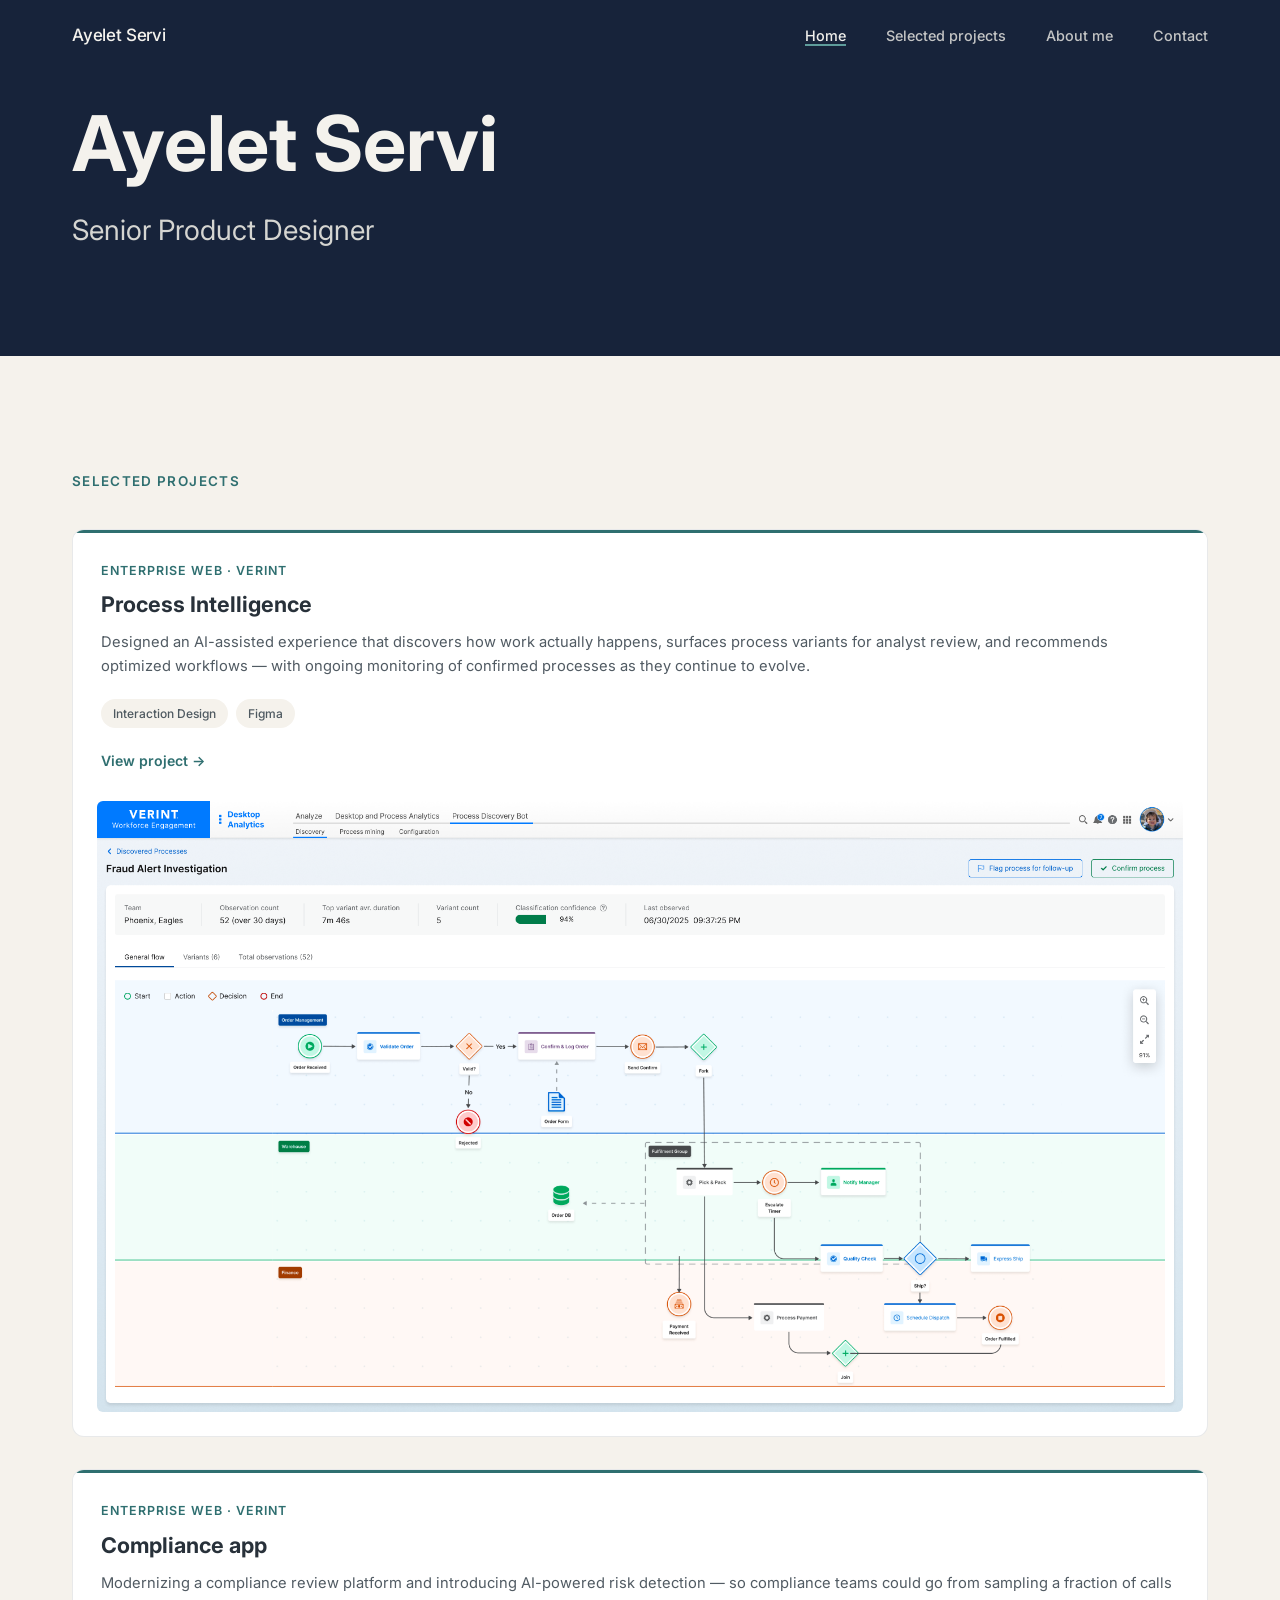
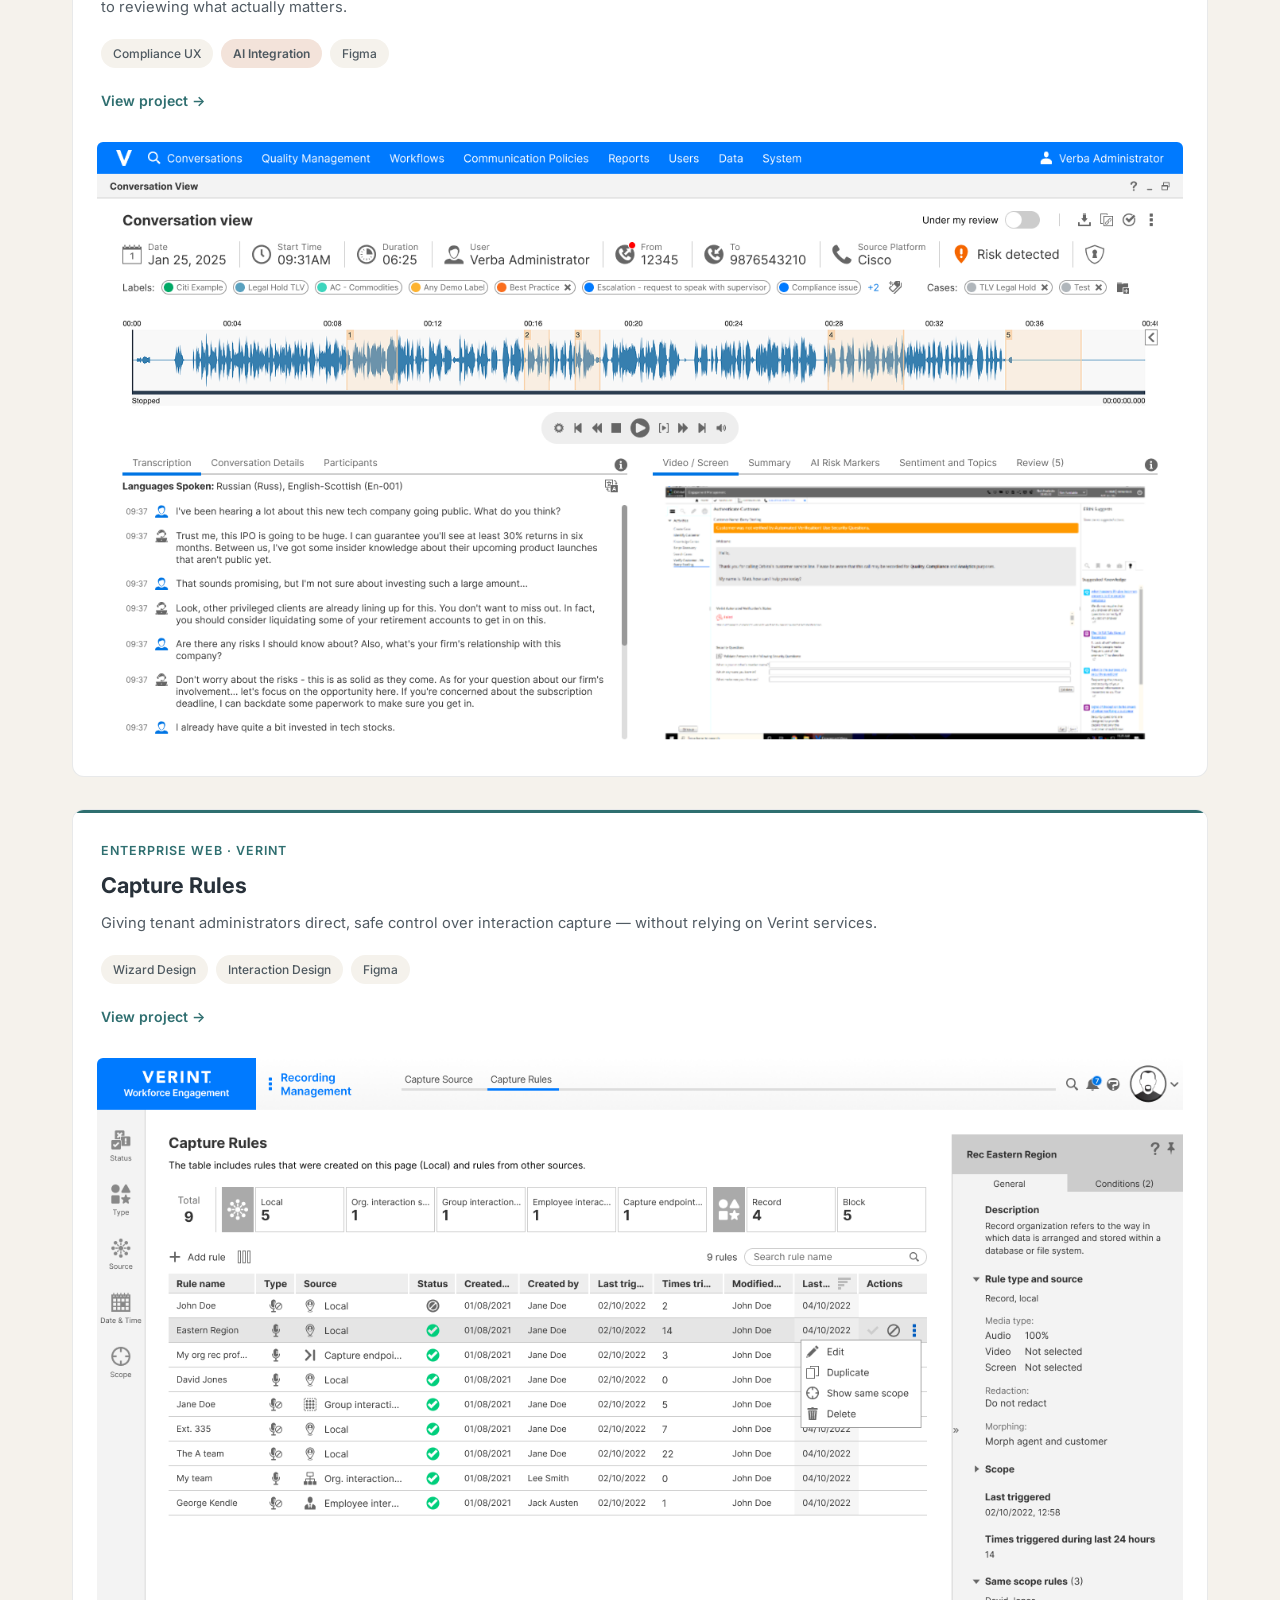
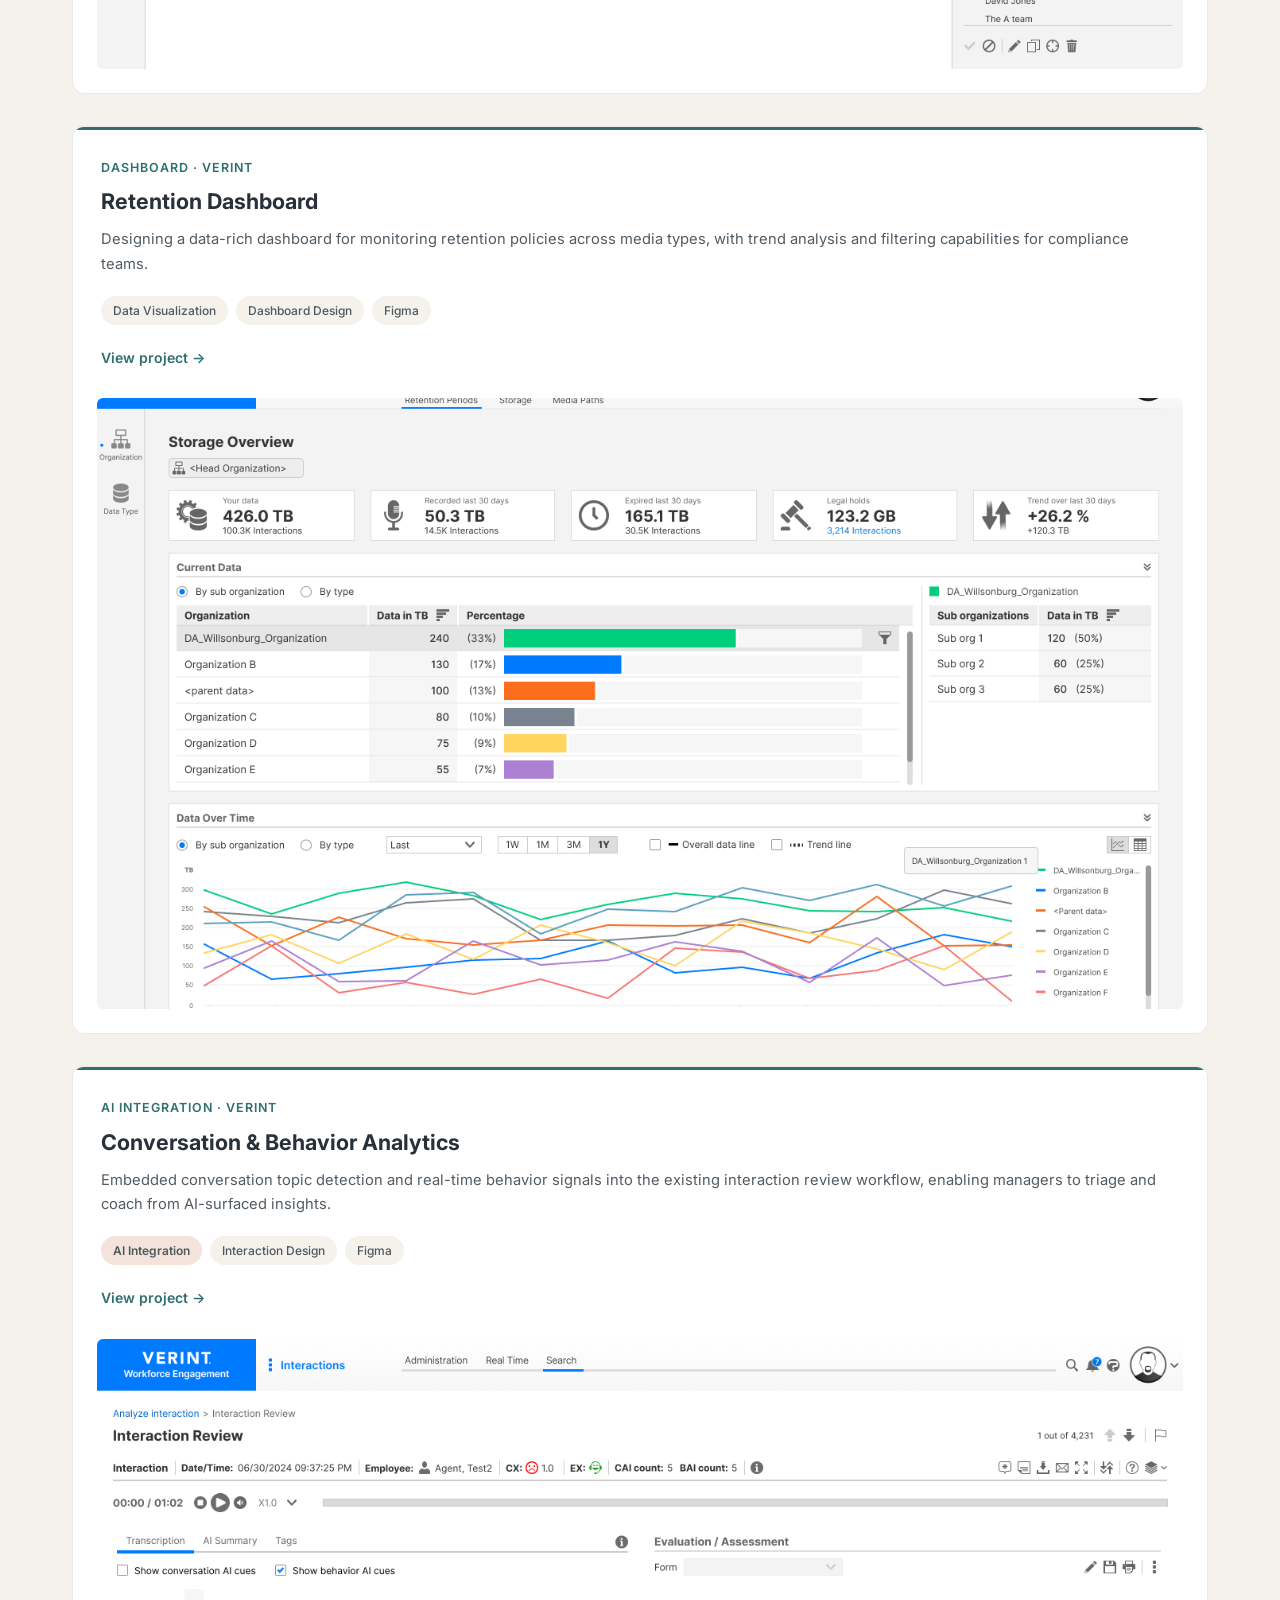
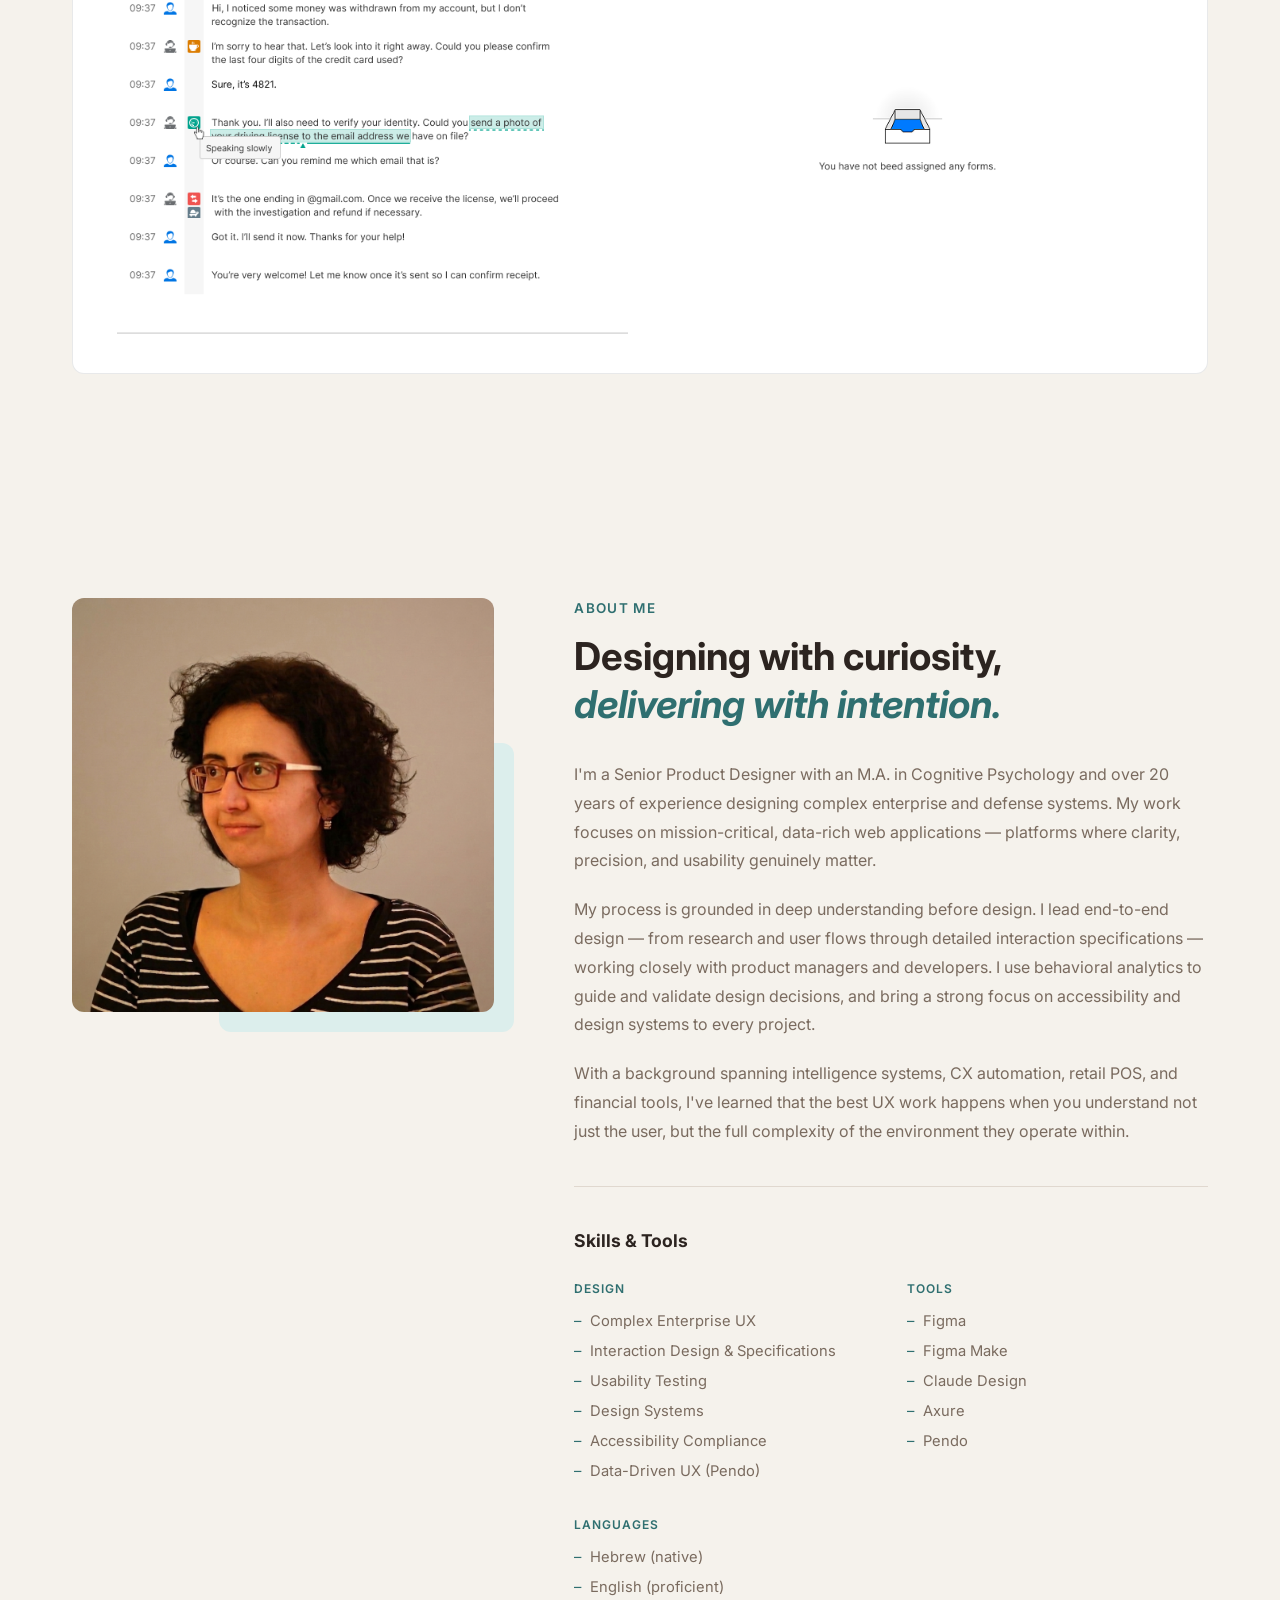
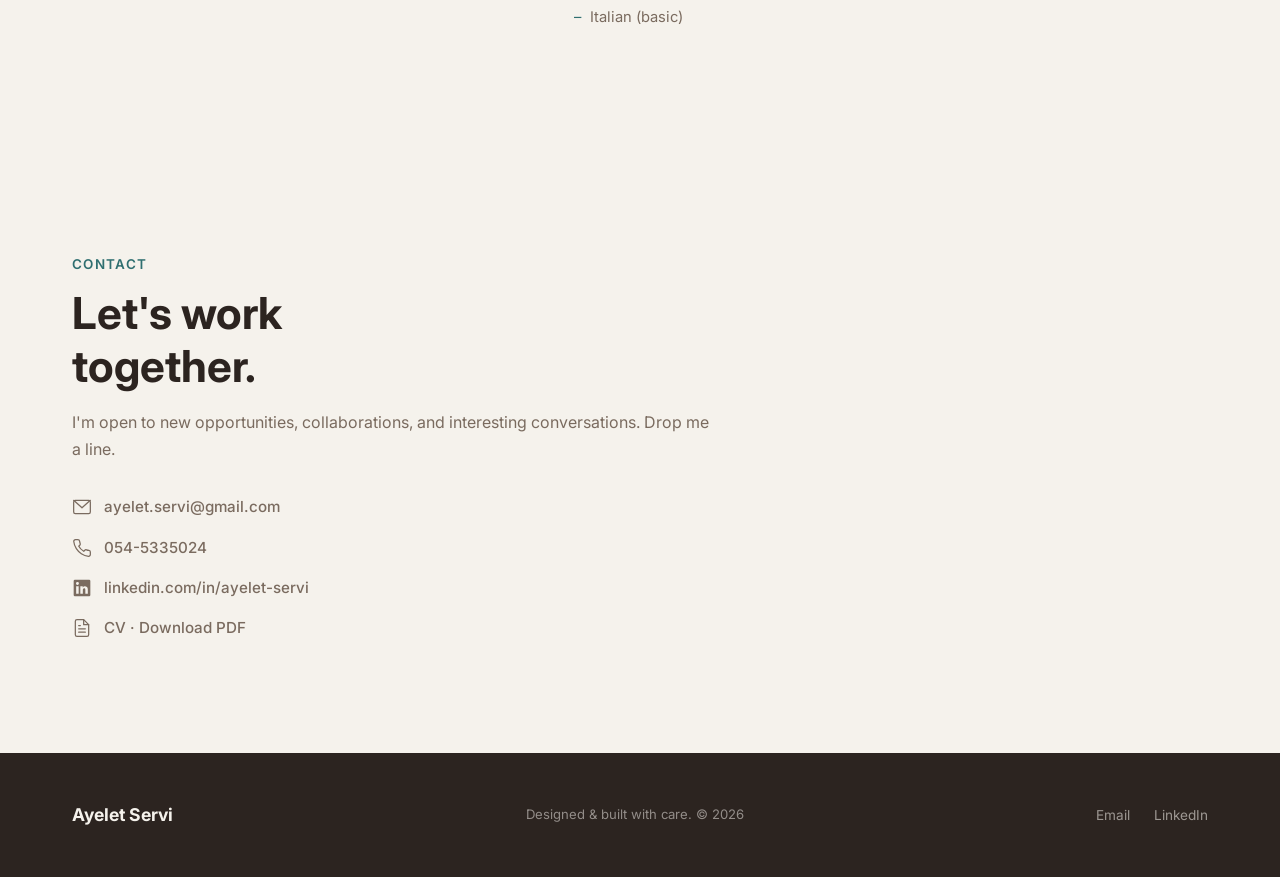
==== docs/index.html @ c1c13f6d "Tune homepage details: tools list, labels, chip and logo styling Update the About section's tools li" ====
<!DOCTYPE html>
<html lang="en">
<head>
  <meta charset="UTF-8" />
  <meta name="viewport" content="width=device-width, initial-scale=1.0" />
  <meta name="description" content="Ayelet Servi — Senior Product Designer crafting thoughtful, human-centered digital experiences." />
  <title>Ayelet Servi — Senior Product Designer</title>
  <link rel="icon" type="image/svg+xml" href="data:image/svg+xml,%3Csvg xmlns='http://www.w3.org/2000/svg' viewBox='0 0 32 32'%3E%3Crect width='32' height='32' rx='8' fill='%231F6F6B'/%3E%3Ctext x='16' y='22' font-family='Arial, sans-serif' font-size='15' font-weight='700' fill='%23F9F6F1' text-anchor='middle'%3EAS%3C/text%3E%3C/svg%3E" />
  <meta property="og:type" content="website" />
  <meta property="og:site_name" content="Ayelet Servi" />
  <meta property="og:title" content="Ayelet Servi — Senior Product Designer" />
  <meta property="og:description" content="Senior Product Designer crafting thoughtful, human-centered digital experiences." />
  <meta property="og:image" content="images/ayelet.servi.jpg" />
  <meta name="twitter:card" content="summary_large_image" />
  <link rel="preconnect" href="https://fonts.googleapis.com" />
  <link rel="preconnect" href="https://fonts.gstatic.com" crossorigin />
  <link href="https://fonts.googleapis.com/css2?family=Inter:wght@300;400;500;600&display=swap" rel="stylesheet" />
  <link rel="stylesheet" href="css/style.css" />
</head>
<body>

  <a href="#main" class="skip-link">Skip to main content</a>

  <!-- NAVIGATION -->
  <header class="site-header" id="site-header">
    <nav class="nav-container" aria-label="Main navigation">
      <a href="index.html" class="nav-logo">Ayelet Servi</a>
      <button class="nav-toggle" aria-label="Toggle navigation menu" aria-expanded="false" aria-controls="nav-menu">
        <span class="hamburger-line"></span>
        <span class="hamburger-line"></span>
        <span class="hamburger-line"></span>
      </button>
      <ul class="nav-links" id="nav-menu" role="list">
        <li><a href="#hero" class="nav-link">Home</a></li>
        <li><a href="#work" class="nav-link">Selected projects</a></li>
        <li><a href="#about" class="nav-link">About me</a></li>
        <li><a href="#contact" class="nav-link">Contact</a></li>
      </ul>
    </nav>
  </header>

  <main id="main">

    <!-- HERO -->
    <section class="hero" id="hero" aria-labelledby="hero-name">
      <div class="hero-text">
        <h1 class="hero-name fade-in-up" id="hero-name">
          Ayelet Servi
        </h1>
        <p class="hero-tagline fade-in-up fade-in-up-delay-1">
          Senior Product Designer
        </p>
      </div>
    </section>

    <!-- WORK -->
    <section class="section section--alt" id="work" aria-label="Selected Projects">
      <div class="container">
        <div class="section-header reveal">
          <span class="section-label">Selected Projects</span>
        </div>
        <div class="projects-grid">

          <!-- Project 1: Process Intelligence -->
          <article class="project-card reveal">
            <a href="projects/process-discovery.html" class="project-card__link" aria-label="View project: Process Intelligence">
              <div class="project-card__image-wrap">
                <img
                  src="images/Process%20discovery/Discovered%20tasks%20-%20General%20flow.png"
                  alt="Process Intelligence — general flow diagram"
                  class="project-card__image"
                  width="800"
                  height="500"
                  loading="lazy"
                />
              </div>
              <div class="project-card__body">
                <span class="project-card__category">Enterprise Web · Verint</span>
                <h3 class="project-card__title">Process Intelligence</h3>
                <p class="project-card__description">Designed an AI-assisted experience that discovers how work actually happens, surfaces process variants for analyst review, and recommends optimized workflows — with ongoing monitoring of confirmed processes as they continue to evolve.</p>
                <div class="project-card__meta">
                  <span class="tag">Interaction Design</span>
                  <span class="tag">Figma</span>
                </div>
                <span class="project-card__cta" aria-hidden="true">View project →</span>
              </div>
            </a>
          </article>

          <!-- Project 2: Compliance app -->
          <article class="project-card reveal">
            <a href="projects/compliance-app.html" class="project-card__link" aria-label="View project: Compliance app">
              <div class="project-card__image-wrap">
                <img
                  src="images/VFC/Converstaion%20view.png"
                  alt="Compliance app — Conversation view"
                  class="project-card__image"
                  width="1200"
                  height="550"
                  loading="lazy"
                />
              </div>
              <div class="project-card__body">
                <span class="project-card__category">Enterprise Web · Verint</span>
                <h3 class="project-card__title">Compliance app</h3>
                <p class="project-card__description">Modernizing a compliance review platform and introducing AI-powered risk detection — so compliance teams could go from sampling a fraction of calls to reviewing what actually matters.</p>
                <div class="project-card__meta">
                  <span class="tag">Compliance UX</span>
                  <span class="tag tag--ai">AI Integration</span>
                  <span class="tag">Figma</span>
                </div>
                <span class="project-card__cta" aria-hidden="true">View project →</span>
              </div>
            </a>
          </article>

          <!-- Project 3: Capture Rules -->
          <article class="project-card reveal">
            <a href="projects/capture-rules.html" class="project-card__link" aria-label="View project: Capture Rules">
              <div class="project-card__image-wrap">
                <img
                  src="images/Capture%20rules/Capture%20rules%20-%20general.png"
                  alt="Capture Rules — general view"
                  class="project-card__image"
                  width="800"
                  height="500"
                  loading="lazy"
                />
              </div>
              <div class="project-card__body">
                <span class="project-card__category">Enterprise Web · Verint</span>
                <h3 class="project-card__title">Capture Rules</h3>
                <p class="project-card__description">Giving tenant administrators direct, safe control over interaction capture — without relying on Verint services.</p>
                <div class="project-card__meta">
                  <span class="tag">Wizard Design</span>
                  <span class="tag">Interaction Design</span>
                  <span class="tag">Figma</span>
                </div>
                <span class="project-card__cta" aria-hidden="true">View project →</span>
              </div>
            </a>
          </article>

          <!-- Project 4: Retention Dashboard -->
          <article class="project-card reveal">
            <a href="projects/retention-dashboard.html" class="project-card__link" aria-label="View project: Retention Dashboard">
              <div class="project-card__image-wrap">
                <img
                  src="images/Retention%20dashboard/Retention%20dashboard%20-%20general.png"
                  alt="Retention Dashboard — general view"
                  class="project-card__image"
                  width="800"
                  height="500"
                  loading="lazy"
                />
              </div>
              <div class="project-card__body">
                <span class="project-card__category">Dashboard · Verint</span>
                <h3 class="project-card__title">Retention Dashboard</h3>
                <p class="project-card__description">Designing a data-rich dashboard for monitoring retention policies across media types, with trend analysis and filtering capabilities for compliance teams.</p>
                <div class="project-card__meta">
                  <span class="tag">Data Visualization</span>
                  <span class="tag">Dashboard Design</span>
                  <span class="tag">Figma</span>
                </div>
                <span class="project-card__cta" aria-hidden="true">View project →</span>
              </div>
            </a>
          </article>

          <!-- Project 5: Conversation & Behavior Analytics -->
          <article class="project-card reveal">
            <a href="projects/cogito-integration.html" class="project-card__link" aria-label="View project: Conversation &amp; Behavior Analytics">
              <div class="project-card__image-wrap">
                <img
                  src="images/Cogito%20integration/Cogito%20integration%20-%20Behavior%20AI%20cues%20on%20transcription.png"
                  alt="Conversation &amp; Behavior Analytics — AI cues on transcription"
                  class="project-card__image"
                  width="800"
                  height="500"
                  loading="lazy"
                />
              </div>
              <div class="project-card__body">
                <span class="project-card__category">AI Integration · Verint</span>
                <h3 class="project-card__title">Conversation &amp; Behavior Analytics</h3>
                <p class="project-card__description">Embedded conversation topic detection and real-time behavior signals into the existing interaction review workflow, enabling managers to triage and coach from AI-surfaced insights.</p>
                <div class="project-card__meta">
                  <span class="tag tag--ai">AI Integration</span>
                  <span class="tag">Interaction Design</span>
                  <span class="tag">Figma</span>
                </div>
                <span class="project-card__cta" aria-hidden="true">View project →</span>
              </div>
            </a>
          </article>

        </div>
      </div>
    </section>

    <!-- ABOUT -->
    <section class="section" id="about" aria-labelledby="about-heading">
      <div class="container">
        <div class="about-grid">

          <div class="about-image-col reveal">
            <div class="about-image-wrap">
              <img
                src="images/ayelet.servi.jpg"
                alt="Ayelet Servi"
                class="about-image"
                width="500"
                height="620"
                loading="lazy"
              />
            </div>
          </div>

          <div class="about-text-col reveal">
            <span class="section-label">About Me</span>
            <h2 id="about-heading">
              Designing with curiosity,<br /><em>delivering with intention.</em>
            </h2>
            <div class="about-bio">
              <p>
                I'm a Senior Product Designer with an M.A. in Cognitive Psychology and over 20 years of experience designing complex enterprise and defense systems. My work focuses on mission-critical, data-rich web applications — platforms where clarity, precision, and usability genuinely matter.
              </p>
              <p>
                My process is grounded in deep understanding before design. I lead end-to-end design — from research and user flows through detailed interaction specifications — working closely with product managers and developers. I use behavioral analytics to guide and validate design decisions, and bring a strong focus on accessibility and design systems to every project.
              </p>
              <p>
                With a background spanning intelligence systems, CX automation, retail POS, and financial tools, I've learned that the best UX work happens when you understand not just the user, but the full complexity of the environment they operate within.
              </p>
            </div>
            <div class="skills-section">
              <h3 class="skills-title">Skills &amp; Tools</h3>
              <div class="skills-grid">
                <div class="skills-group">
                  <h4>Design</h4>
                  <ul>
                    <li>Complex Enterprise UX</li>
                    <li>Interaction Design & Specifications</li>
                    <li>Usability Testing</li>
                    <li>Design Systems</li>
                    <li>Accessibility Compliance</li>
                    <li>Data-Driven UX (Pendo)</li>
                  </ul>
                </div>
                <div class="skills-group">
                  <h4>Tools</h4>
                  <ul>
                    <li>Figma</li>
                    <li>Figma Make</li>
                    <li>Claude Design</li>
                    <li>Axure</li>
                    <li>Pendo</li>
                  </ul>
                </div>
                <div class="skills-group">
                  <h4>Languages</h4>
                  <ul>
                    <li>Hebrew (native)</li>
                    <li>English (proficient)</li>
                    <li>Italian (basic)</li>
                  </ul>
                </div>
              </div>
            </div>
          </div>

        </div>
      </div>
    </section>

    <!-- CONTACT -->
    <section class="section" id="contact" aria-labelledby="contact-heading">
      <div class="container">
        <div class="contact-grid reveal">

          <div class="contact-text">
            <span class="section-label">Contact</span>
            <h2 id="contact-heading">Let's work<br />together.</h2>
            <p class="contact-intro">
              I'm open to new opportunities, collaborations, and interesting conversations. Drop me a line.
            </p>
            <ul class="contact-links" role="list">
              <li>
                <a href="mailto:ayelet.servi@gmail.com" class="contact-link">
                  <svg aria-hidden="true" width="20" height="20" viewBox="0 0 24 24" fill="none" stroke="currentColor" stroke-width="1.5" stroke-linecap="round" stroke-linejoin="round">
                    <rect x="2" y="4" width="20" height="16" rx="2" />
                    <polyline points="2,4 12,13 22,4" />
                  </svg>
                  ayelet.servi@gmail.com
                </a>
              </li>
              <li>
                <a href="tel:+972545335024" class="contact-link">
                  <svg aria-hidden="true" width="20" height="20" viewBox="0 0 24 24" fill="none" stroke="currentColor" stroke-width="1.5" stroke-linecap="round" stroke-linejoin="round">
                    <path d="M22 16.92v3a2 2 0 0 1-2.18 2 19.79 19.79 0 0 1-8.63-3.07 19.5 19.5 0 0 1-6-6 19.79 19.79 0 0 1-3.07-8.67A2 2 0 0 1 4.11 2h3a2 2 0 0 1 2 1.72 12.84 12.84 0 0 0 .7 2.81 2 2 0 0 1-.45 2.11L8.09 9.91a16 16 0 0 0 6 6l1.27-1.27a2 2 0 0 1 2.11-.45 12.84 12.84 0 0 0 2.81.7A2 2 0 0 1 22 16.92z" />
                  </svg>
                  054-5335024
                </a>
              </li>
              <li>
                <a href="https://www.linkedin.com/in/ayelet-servi" target="_blank" rel="noopener noreferrer" class="contact-link">
                  <svg aria-hidden="true" width="20" height="20" viewBox="0 0 24 24" fill="currentColor">
                    <path d="M20.5 2h-17A1.5 1.5 0 002 3.5v17A1.5 1.5 0 003.5 22h17a1.5 1.5 0 001.5-1.5v-17A1.5 1.5 0 0020.5 2zM8 19H5v-9h3zM6.5 8.25A1.75 1.75 0 118.3 6.5a1.78 1.78 0 01-1.8 1.75zM19 19h-3v-4.74c0-1.42-.6-1.93-1.38-1.93A1.74 1.74 0 0013 14.19a.66.66 0 000 .14V19h-3v-9h2.9v1.3a3.11 3.11 0 012.7-1.4c1.55 0 3.36.86 3.36 3.66z" />
                  </svg>
                  linkedin.com/in/ayelet-servi
                </a>
              </li>
              <li>
                <a href="assets/AyeletServi-CV.pdf" class="contact-link" download="AyeletServi-CV.pdf" aria-label="Download CV as PDF">
                  <svg aria-hidden="true" width="20" height="20" viewBox="0 0 24 24" fill="none" stroke="currentColor" stroke-width="1.5" stroke-linecap="round" stroke-linejoin="round">
                    <path d="M14 2H6a2 2 0 0 0-2 2v16a2 2 0 0 0 2 2h12a2 2 0 0 0 2-2V8z" />
                    <polyline points="14,2 14,8 20,8" />
                    <line x1="16" y1="13" x2="8" y2="13" />
                    <line x1="16" y1="17" x2="8" y2="17" />
                    <line x1="10" y1="9" x2="8" y2="9" />
                  </svg>
                  CV · Download PDF
                </a>
              </li>
            </ul>
          </div>

        </div>
      </div>
    </section>

  </main>

  <!-- FOOTER -->
  <footer class="site-footer">
    <div class="container footer-inner">
      <p class="footer-name">Ayelet Servi</p>
      <p class="footer-copy">Designed &amp; built with care. © <span id="footer-year"></span></p>
      <ul class="footer-links" role="list">
        <li><a href="mailto:ayelet.servi@gmail.com">Email</a></li>
        <li><a href="https://www.linkedin.com/in/ayelet-servi" target="_blank" rel="noopener noreferrer">LinkedIn</a></li>
      </ul>
    </div>
  </footer>

  <script src="js/main.js"></script>
</body>
</html>
---- docs/css/style.css ----
/* ============================================================
   VARIABLES & RESET
   ============================================================ */
:root {
  --bg:           #F5F2EC;
  --bg-alt:       #F5F2EC;
  --text:         #2C2420;
  --text-muted:   #7A6B5F;
  --accent:       #2F6F70;
  --accent-hover: #155752;
  --accent-light: #DCEEEC;
  --warm:         #C4714A;
  --warm-light:   #F3E3DA;
  --warm-text:    #8B4A2E;
  --white:        #FFFFFF;
  --border:       #E0D8CF;
  --shadow:       0 4px 24px rgba(44, 36, 32, 0.08);
  --shadow-hover: 0 8px 40px rgba(44, 36, 32, 0.14);

  /* Dark navy band — nav + hero only; rest of the site uses --bg */
  --hero-bg:          #17233A;
  --hero-text:        #F5F1EA;
  --hero-text-muted:  rgba(245, 241, 234, 0.68);
  --hero-accent:      #5FD6C9;
  --hero-border:      rgba(245, 241, 234, 0.14);

  /* Original cream tone --bg-alt used to hold, kept for the case-study hero */
  --cs-hero-bg:       #EAE5DC;

  --font-serif: 'Inter', -apple-system, BlinkMacSystemFont, sans-serif;
  --font-sans:  'Inter', -apple-system, BlinkMacSystemFont, sans-serif;

  --max-width:  1200px;
  --nav-height: 72px;
  --radius:     12px;
  --radius-sm:  6px;
}

*, *::before, *::after {
  box-sizing: border-box;
  margin: 0;
  padding: 0;
}

html {
  scroll-behavior: smooth;
  font-size: 16px;
}

body {
  font-family: var(--font-sans);
  background-color: var(--bg);
  color: var(--text);
  line-height: 1.6;
  -webkit-font-smoothing: antialiased;
}

img {
  display: block;
  max-width: 100%;
  height: auto;
}

ul, ol { list-style: none; }
a { color: inherit; text-decoration: none; }


/* ============================================================
   SKIP LINK
   ============================================================ */
.skip-link {
  position: absolute;
  top: -100%;
  left: 1rem;
  background: var(--accent);
  color: var(--white);
  padding: 0.5rem 1rem;
  border-radius: var(--radius-sm);
  font-size: 0.875rem;
  font-weight: 500;
  z-index: 200;
  transition: top 0.2s;
}
.skip-link:focus { top: 1rem; }


/* ============================================================
   NAVIGATION
   ============================================================ */
.site-header {
  position: fixed;
  inset: 0 0 auto 0;
  z-index: 100;
  height: var(--nav-height);
  background: var(--hero-bg);
  color: var(--hero-text);
  border-bottom: 1px solid transparent;
  transition: border-color 0.3s, box-shadow 0.3s;
}
.site-header.scrolled {
  border-color: var(--hero-border);
  box-shadow: 0 2px 16px rgba(0, 0, 0, 0.25);
}

.site-header .nav-link { color: #C4C5C5; }
.site-header .nav-link::after { background: #5E9C9B; }
.site-header .nav-link:hover { color: #FFFFFF; }
.site-header .nav-link.active { color: #F1F0EC; }
.site-header .hamburger-line { background: var(--hero-text); }

.nav-container {
  max-width: var(--max-width);
  margin: 0 auto;
  padding: 0 2rem;
  height: 100%;
  display: flex;
  align-items: center;
  justify-content: space-between;
}

.nav-logo {
  font-family: var(--font-serif);
  font-size: 17px;
  font-weight: 500;
  color: #F4F2ED;
  letter-spacing: -0.01em;
  transition: color 0.2s;
}
.nav-logo:hover { color: var(--hero-accent); }

.nav-links {
  display: flex;
  gap: 2.5rem;
  align-items: center;
}

.nav-link {
  font-size: 0.9rem;
  font-weight: 500;
  color: var(--text-muted);
  position: relative;
  transition: color 0.2s;
}
.nav-link::after {
  content: '';
  position: absolute;
  bottom: -2px;
  left: 0;
  width: 0;
  height: 2px;
  background: var(--accent);
  transition: width 0.25s;
}
.nav-link:hover, .nav-link.active           { color: var(--text); }
.nav-link:hover::after, .nav-link.active::after { width: 100%; }

.nav-toggle {
  display: none;
  flex-direction: column;
  gap: 5px;
  background: none;
  border: none;
  cursor: pointer;
  padding: 4px;
}
.hamburger-line {
  width: 24px;
  height: 2px;
  background: var(--text);
  border-radius: 2px;
  transition: transform 0.3s, opacity 0.3s;
}
.nav-toggle[aria-expanded="true"] .hamburger-line:nth-child(1) {
  transform: translateY(7px) rotate(45deg);
}
.nav-toggle[aria-expanded="true"] .hamburger-line:nth-child(2) {
  opacity: 0;
}
.nav-toggle[aria-expanded="true"] .hamburger-line:nth-child(3) {
  transform: translateY(-7px) rotate(-45deg);
}


/* ============================================================
   SECTION BASICS
   ============================================================ */
.section     { padding: 7rem 0; }
.section--alt { background: var(--bg-alt); }

.container {
  max-width: var(--max-width);
  margin: 0 auto;
  padding: 0 2rem;
}

.section-label {
  display: inline-block;
  font-size: 0.8425rem;
  font-weight: 600;
  letter-spacing: 0.1em;
  text-transform: uppercase;
  color: var(--accent);
  margin-bottom: 0.75rem;
}

.section-header { margin-bottom: 3.5rem; }
#work .section-header { margin-bottom: 1.5rem; }

.section-header h2 {
  font-family: var(--font-serif);
  font-size: clamp(2rem, 4vw, 2.75rem);
  font-weight: 700;
  line-height: 1.2;
  margin-bottom: 1.25rem;
}


/* ============================================================
   HERO
   ============================================================ */
.hero {
  position: relative;
  max-width: var(--max-width);
  margin: 0 auto;
  padding: calc(var(--nav-height) + 2rem) 2rem 4rem;
  color: var(--hero-text);
}
.hero::before {
  content: '';
  position: absolute;
  top: 0;
  bottom: 0;
  left: 50%;
  width: 100vw;
  transform: translateX(-50%);
  background: var(--hero-bg);
  z-index: -1;
}

.hero-text { max-width: 520px; }

.eyebrow {
  font-size: 0.85rem;
  font-weight: 600;
  letter-spacing: 0.12em;
  text-transform: uppercase;
  color: var(--hero-accent);
  margin-bottom: 1.25rem;
}

.hero-name {
  font-family: var(--font-serif);
  font-size: clamp(3rem, 6vw, 5.5rem);
  font-weight: 700;
  line-height: 1.05;
  margin-bottom: 1.5rem;
  color: #F4F2ED;
}

.hero-tagline {
  font-size: clamp(1.4rem, 2.6vw, 1.75rem);
  font-weight: 400;
  color: #D5D5D1;
  line-height: 1.55;
  margin-bottom: 2.5rem;
}


/* ============================================================
   PROJECT CARDS
   ============================================================ */
.projects-grid {
  display: grid;
  grid-template-columns: 1fr;
  gap: 2rem;
}

.project-card {
  background: var(--white);
  border-radius: var(--radius);
  overflow: hidden;
  border: 1px solid rgba(30, 45, 55, 0.10);
}

.project-card__link { display: flex; flex-direction: column; }
.project-card__image-wrap { order: 1; }

.project-card__image-wrap {
  overflow: hidden;
  aspect-ratio: 16 / 9;
  margin: 0 1.5rem 1.5rem;
  border-radius: var(--radius-sm);
}

.project-card__image {
  width: 100%;
  height: 100%;
  object-fit: cover;
  transition: transform 0.5s ease;
}
.project-card:hover .project-card__image { transform: scale(1.02); }

.project-card__body { padding: 1.75rem; background: var(--white); border-top: 3px solid var(--accent); transition: border-top-width 0.25s; }
.project-card:hover .project-card__body { border-top-width: 6px; }

.project-card__category {
  font-size: 0.78rem;
  font-weight: 600;
  letter-spacing: 0.08em;
  text-transform: uppercase;
  color: var(--accent);
  display: block;
  margin-bottom: 0.6rem;
}

.project-card__title {
  font-family: var(--font-serif);
  font-size: 1.35rem;
  font-weight: 700;
  line-height: 1.3;
  margin-bottom: 0.75rem;
  color: #28313A;
}

.project-card__description {
  font-size: 0.92rem;
  color: #515B63;
  line-height: 1.65;
  margin-bottom: 1.25rem;
}

.project-card__meta {
  display: flex;
  flex-wrap: wrap;
  gap: 0.5rem;
  margin-bottom: 1.25rem;
}

.tag {
  font-size: 0.75rem;
  font-weight: 500;
  color: #4E5960;
  background: var(--bg-alt);
  padding: 0.3rem 0.75rem;
  border-radius: 100px;
}

.tag--ai {
  color: #4E5960;
  background: var(--warm-light);
  font-weight: 600;
}

.project-tag {
  font-size: 0.75rem;
  font-weight: 500;
  padding: 0.3rem 0.75rem;
  border-radius: 100px;
  background: rgba(255, 255, 255, 0.65);
  border: 1px solid rgba(38, 50, 58, 0.10);
  color: #4E5960;
}

.project-card__cta {
  font-size: 0.88rem;
  font-weight: 600;
  color: var(--accent);
  display: inline-block;
  transition: transform 0.25s ease;
}
.project-card:hover .project-card__cta {
  transform: translateX(4px);
}


/* ============================================================
   ABOUT
   ============================================================ */
.about-grid {
  display: grid;
  grid-template-columns: 2fr 3fr;
  gap: 5rem;
  align-items: start;
}

.about-image-wrap {
  position: relative;
}
.about-image-wrap::after {
  content: '';
  position: absolute;
  bottom: -20px;
  right: -20px;
  width: 70%;
  height: 70%;
  background: var(--accent-light);
  border-radius: var(--radius);
  z-index: 0;
}
.about-image {
  width: 100%;
  border-radius: var(--radius);
  object-fit: cover;
  position: relative;
  z-index: 1;
}

.about-text-col .section-label { display: block; margin-bottom: 0.75rem; }

.about-text-col h2 {
  font-family: var(--font-serif);
  font-size: clamp(1.75rem, 3vw, 2.5rem);
  font-weight: 700;
  line-height: 1.25;
  margin-bottom: 2rem;
}
.about-text-col h2 em {
  font-style: italic;
  color: var(--accent);
}

.about-bio p {
  font-size: 1rem;
  color: var(--text-muted);
  line-height: 1.8;
  margin-bottom: 1.25rem;
}

.skills-section {
  margin-top: 2.5rem;
  padding-top: 2.5rem;
  border-top: 1px solid var(--border);
}

.skills-title {
  font-family: var(--font-serif);
  font-size: 1.1rem;
  font-weight: 700;
  margin-bottom: 1.5rem;
}

.skills-grid {
  display: grid;
  grid-template-columns: repeat(2, 1fr);
  gap: 2rem;
}

.skills-group h4 {
  font-size: 0.75rem;
  font-weight: 600;
  letter-spacing: 0.08em;
  text-transform: uppercase;
  color: var(--accent);
  margin-bottom: 0.75rem;
}

.skills-group ul {
  display: flex;
  flex-direction: column;
  gap: 0.4rem;
}
.skills-group li {
  font-size: 0.92rem;
  color: var(--text-muted);
  padding-left: 1rem;
  position: relative;
}
.skills-group li::before {
  content: '–';
  position: absolute;
  left: 0;
  color: var(--accent);
}


/* ============================================================
   CONTACT
   ============================================================ */
.contact-grid {
  display: grid;
  grid-template-columns: 1fr;
  max-width: 640px;
}

.contact-text .section-label { display: block; margin-bottom: 0.75rem; }

.contact-text h2 {
  font-family: var(--font-serif);
  font-size: clamp(2rem, 3.5vw, 2.75rem);
  font-weight: 700;
  line-height: 1.2;
  margin-bottom: 1rem;
}

.contact-intro {
  font-size: 1rem;
  color: var(--text-muted);
  line-height: 1.7;
  margin-bottom: 2rem;
}

.contact-links {
  display: flex;
  flex-direction: column;
  gap: 1rem;
}

.contact-link {
  display: flex;
  align-items: center;
  gap: 0.75rem;
  font-size: 0.95rem;
  font-weight: 500;
  color: var(--text-muted);
  transition: color 0.2s;
}
.contact-link:hover    { color: var(--accent); }
.contact-link svg      { flex-shrink: 0; }


/* ============================================================
   FOOTER
   ============================================================ */
.site-footer {
  background: var(--text);
  color: var(--bg-alt);
  padding: 3rem 0;
}

.footer-inner {
  display: flex;
  align-items: center;
  justify-content: space-between;
  flex-wrap: wrap;
  gap: 1rem;
}

.footer-name {
  font-family: var(--font-serif);
  font-size: 1.1rem;
  font-weight: 700;
  color: var(--bg);
}

.footer-copy {
  font-size: 0.82rem;
  color: rgba(249, 246, 241, 0.5);
}

.footer-links {
  display: flex;
  gap: 1.5rem;
}
.footer-links a {
  font-size: 0.85rem;
  color: rgba(249, 246, 241, 0.55);
  transition: color 0.2s;
}
.footer-links a:hover { color: var(--bg); }


/* ============================================================
   ANIMATIONS
   ============================================================ */
@keyframes fadeInUp {
  from { opacity: 0; transform: translateY(24px); }
  to   { opacity: 1; transform: translateY(0); }
}

.fade-in-up           { animation: fadeInUp 0.65s ease both; }
.fade-in-up-delay-1   { animation-delay: 0.12s; }
.fade-in-up-delay-2   { animation-delay: 0.25s; }
.fade-in-up-delay-3   { animation-delay: 0.4s; }

.reveal {
  opacity: 0;
  transform: translateY(22px);
  transition: opacity 0.6s ease, transform 0.6s ease;
}
.reveal.visible {
  opacity: 1;
  transform: translateY(0);
}


/* ============================================================
   RESPONSIVE — TABLET
   ============================================================ */
@media (max-width: 1024px) {
  .about-grid {
    grid-template-columns: 1fr 1.5fr;
    gap: 3rem;
  }
}

@media (max-width: 768px) {
  /* Mobile nav */
  .nav-toggle { display: flex; }
  .nav-links {
    position: fixed;
    top: var(--nav-height);
    left: 0;
    right: 0;
    background: var(--hero-bg);
    border-bottom: 1px solid var(--hero-border);
    flex-direction: column;
    gap: 0;
    padding: 0.5rem 0 1rem;
    transform: translateY(-110%);
    opacity: 0;
    pointer-events: none;
    transition: transform 0.3s ease, opacity 0.3s ease;
  }
  .nav-links.open {
    transform: translateY(0);
    opacity: 1;
    pointer-events: all;
  }
  .nav-link {
    display: block;
    padding: 0.9rem 2rem;
    font-size: 1rem;
  }
  .nav-link::after { display: none; }

  /* Projects */
  .projects-grid { grid-template-columns: 1fr; }

  /* About */
  .about-grid { grid-template-columns: 1fr; gap: 2.5rem; }
  .about-image-col { max-width: 280px; }
  .about-image-wrap::after { display: none; }

  /* Footer */
  .footer-inner {
    flex-direction: column;
    text-align: center;
  }

  .section { padding: 5rem 0; }
}

@media (max-width: 480px) {
  .hero-name  { font-size: clamp(2.5rem, 14vw, 3.5rem); }
}


/* ============================================================
   CASE STUDY PAGES
   ============================================================ */
.cs-hero {
  padding-top: calc(var(--nav-height) + 3rem);
  background: var(--cs-hero-bg);
}
.cs-hero .container { padding-bottom: 3rem; }

.cs-hero__grid {
  display: flex;
  align-items: flex-start;
  justify-content: space-between;
  gap: 3rem;
}
.cs-hero__text { flex: 1; min-width: 0; }
.cs-hero__image {
  flex-shrink: 0;
  width: 440px;
  max-width: 100%;
}
.cs-hero__image img {
  width: 100%;
  height: auto;
  display: block;
  border-radius: var(--radius);
  border: 1px solid rgba(38, 50, 58, 0.14);
}

@media (max-width: 900px) {
  .cs-hero__grid { flex-direction: column; }
  .cs-hero__image { width: 360px; }
}

.back-link {
  display: inline-block;
  font-size: 0.88rem;
  font-weight: 500;
  color: var(--text-muted);
  margin-bottom: 1.75rem;
  transition: color 0.2s;
}
.back-link:hover { color: var(--accent); }

.cs-meta-row {
  display: flex;
  gap: 0.5rem;
  margin-bottom: 1.25rem;
}

.cs-title {
  font-family: var(--font-serif);
  font-size: clamp(1.8rem, 4.05vw, 3.15rem);
  font-weight: 700;
  line-height: 1.15;
  max-width: 820px;
  margin-bottom: 1.25rem;
  color: #28313A;
}

.cs-subtitle {
  font-size: 1.1rem;
  color: #515B63;
  max-width: 620px;
  line-height: 1.65;
  margin-bottom: 2.5rem;
}

.cs-overview {
  padding: 2rem 0 0;
  border-top: 1px solid rgba(38, 50, 58, 0.14);
  max-width: 680px;
}
.cs-overview__heading {
  font-family: var(--font-serif);
  font-size: 1.1rem;
  font-weight: 700;
  margin-bottom: 0.75rem;
}
.cs-overview__text {
  font-size: 1rem;
  color: #515B63;
  line-height: 1.75;
}
.cs-overview__text + .cs-overview__text {
  margin-top: 1.25rem;
}

.cs-section { padding: 5rem 0; }
.cs-section--alt { background: var(--bg-alt); }

.cs-container {
  max-width: 900px;
  margin: 0 auto;
  padding: 0 2rem;
}

.cs-section-header { margin-bottom: 2rem; }
.cs-section-header .section-label {
  font-size: 1rem;
  margin-bottom: 0.5rem;
}

.cs-section h2 {
  font-family: var(--font-serif);
  font-size: clamp(1.5rem, 3vw, 2.25rem);
  font-weight: 700;
  line-height: 1.25;
  margin-bottom: 1.5rem;
}
.cs-section h3 {
  font-family: var(--font-serif);
  font-size: 1.2rem;
  font-weight: 700;
  margin-top: 2.5rem;
  margin-bottom: 1rem;
}
.cs-section p {
  font-size: 1rem;
  color: #515B63;
  line-height: 1.8;
  margin-bottom: 1.25rem;
}
.cs-section p em {
  font-style: italic;
  color: var(--text);
}

.cs-image-block {
  margin: 0.5rem 0 2.5rem;
}
.cs-section p:has(+ .cs-image-block),
.cs-section ul:has(+ .cs-image-block) {
  margin-bottom: 0.5rem;
}
.cs-image-block img {
  width: 100%;
  height: auto;
  border-radius: var(--radius);
  border: 1px solid var(--border);
}
.cs-image-block figcaption {
  font-size: 0.82rem;
  color: var(--text-muted);
  text-align: left;
  margin-top: 0.75rem;
  font-style: italic;
}

.cs-insights {
  display: flex;
  flex-direction: column;
  gap: 1rem;
  margin-top: 1.5rem;
  padding: 0;
}
.cs-insights li {
  padding: 1.25rem 1.5rem;
  background: var(--white);
  border-left: 3px solid var(--accent);
  border-radius: 0 var(--radius-sm) var(--radius-sm) 0;
  font-size: 0.95rem;
  color: #515B63;
  line-height: 1.65;
  box-shadow: var(--shadow);
}
.cs-insights li strong {
  color: var(--text);
  display: block;
  margin-bottom: 0.25rem;
}

.cs-divider {
  border: none;
  border-top: 1px solid var(--border);
  margin: 0;
}

.cs-project-nav {
  display: flex;
  align-items: center;
  justify-content: space-between;
  padding: 2.5rem 2rem;
  max-width: var(--max-width);
  margin: 0 auto;
  border-top: 1px solid var(--border);
}
.cs-project-nav__back {
  display: flex;
  flex-direction: column;
  gap: 0.25rem;
}
.cs-project-nav__back span {
  font-size: 0.75rem;
  color: var(--text-muted);
  text-transform: uppercase;
  letter-spacing: 0.08em;
  font-weight: 600;
}
.cs-project-nav__back strong {
  font-family: var(--font-serif);
  font-size: 1.05rem;
  transition: color 0.2s;
}
.cs-project-nav__back:hover strong { color: var(--accent); }

.cs-project-nav__next {
  text-align: right;
  display: flex;
  flex-direction: column;
  gap: 0.25rem;
}
.cs-project-nav__next span {
  font-size: 0.75rem;
  color: var(--text-muted);
  text-transform: uppercase;
  letter-spacing: 0.08em;
  font-weight: 600;
}
.cs-project-nav__next strong {
  font-family: var(--font-serif);
  font-size: 1.05rem;
  transition: color 0.2s;
}
.cs-project-nav__next:hover strong { color: var(--accent); }

@media (max-width: 768px) {
  .cs-project-nav {
    flex-direction: column;
    gap: 1.5rem;
    align-items: flex-start;
  }
  .cs-project-nav__next { text-align: left; }
}
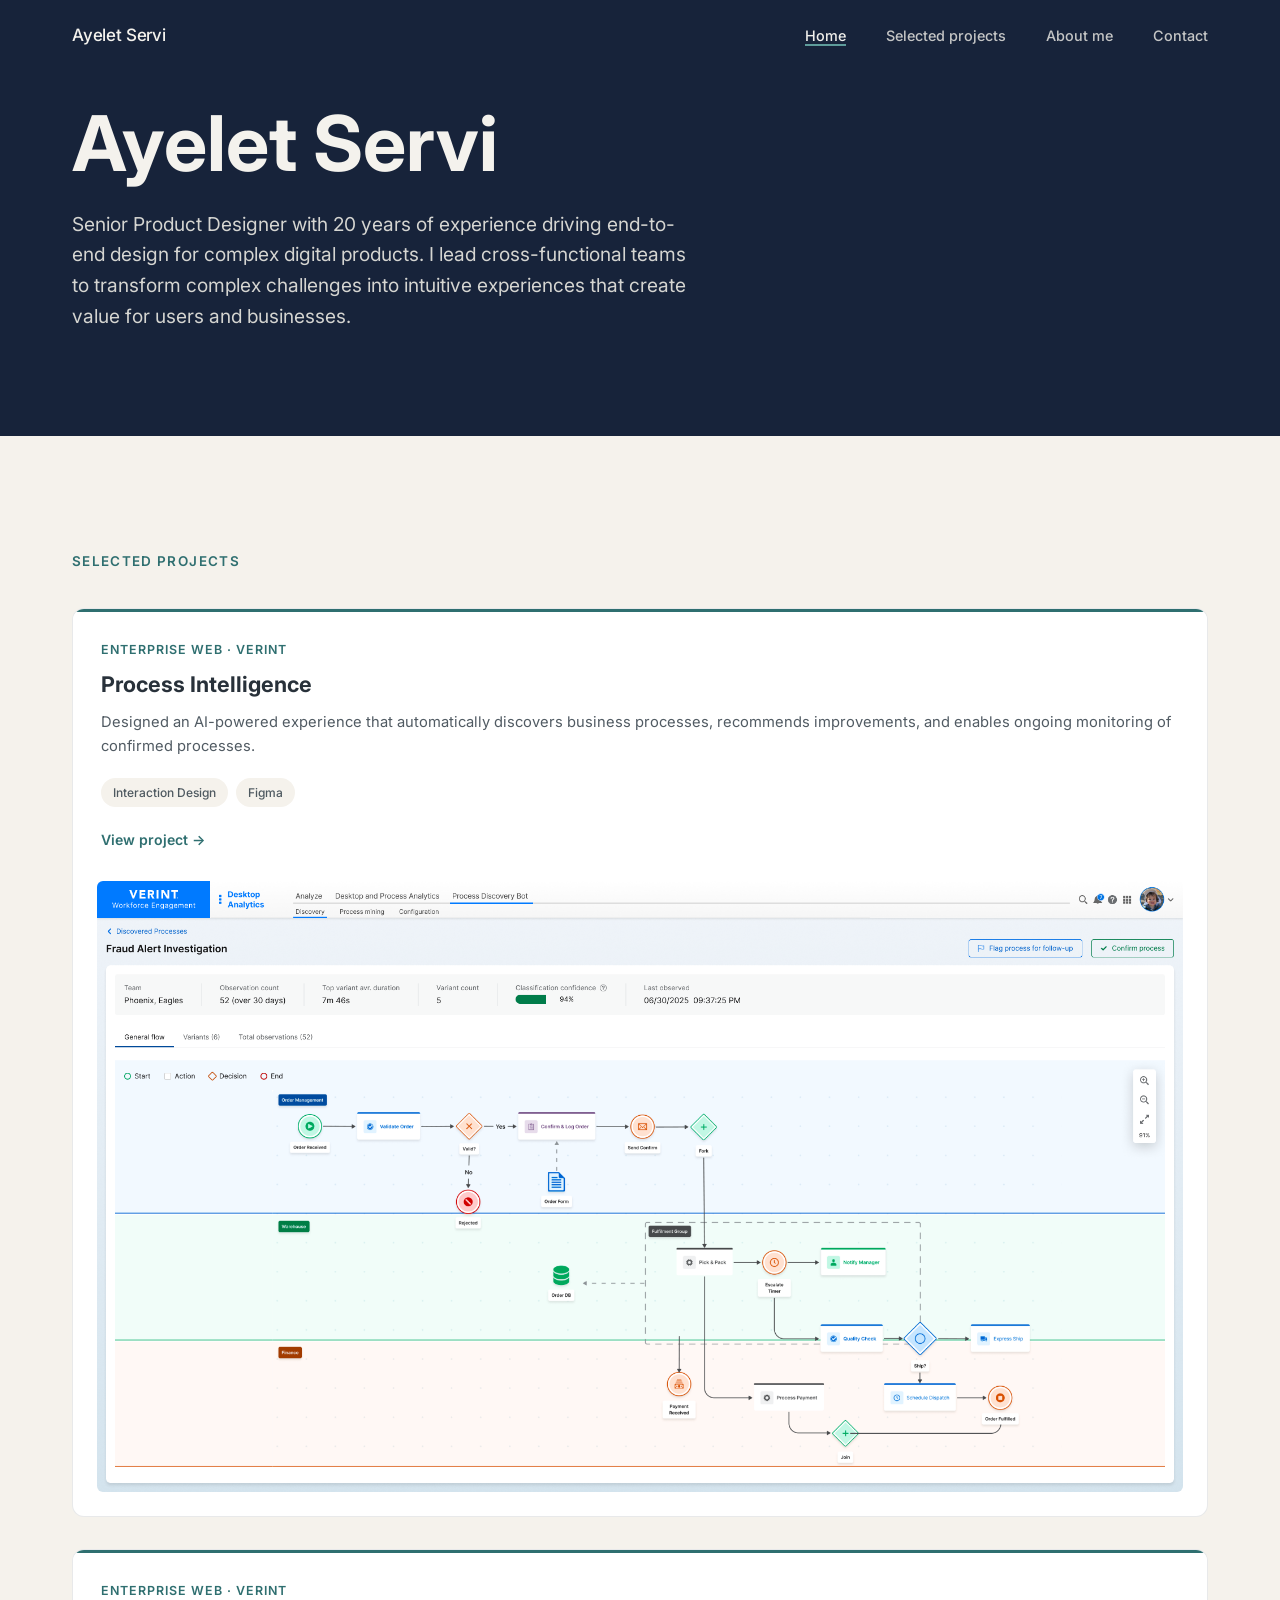
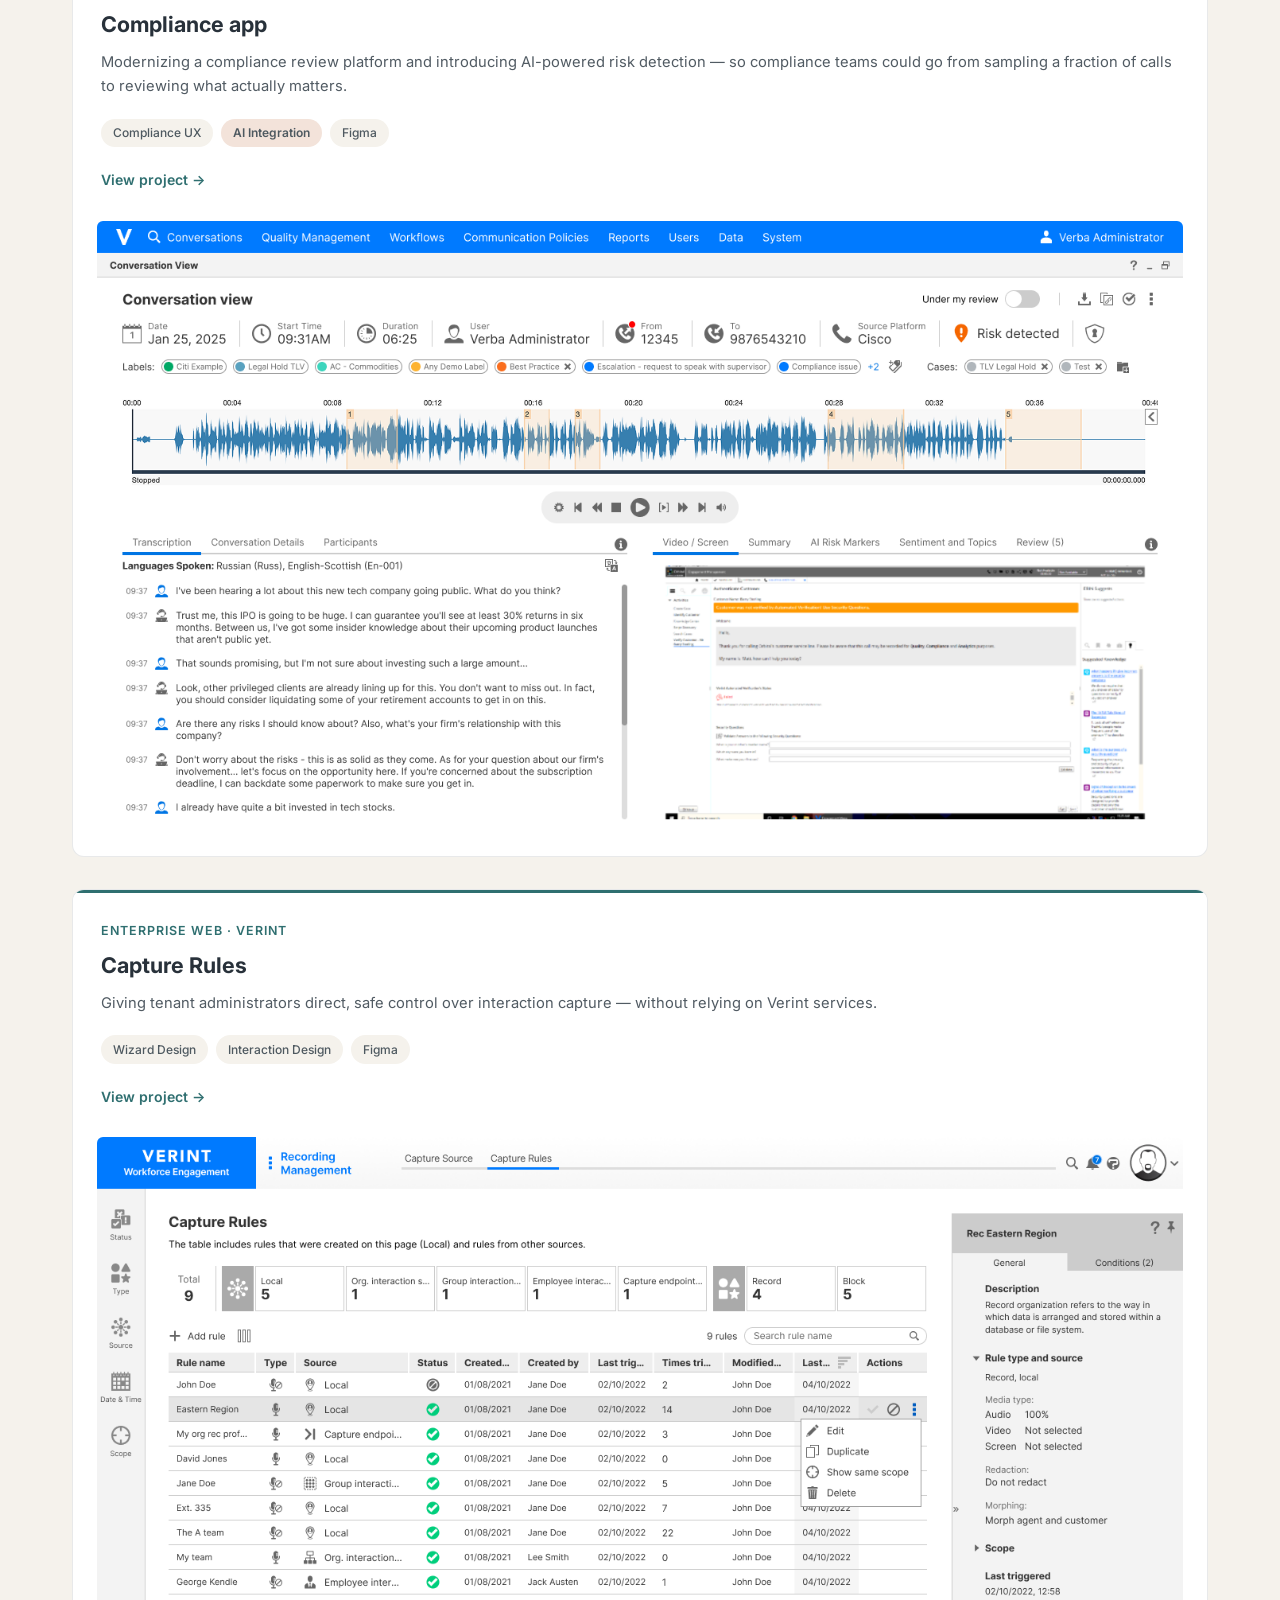
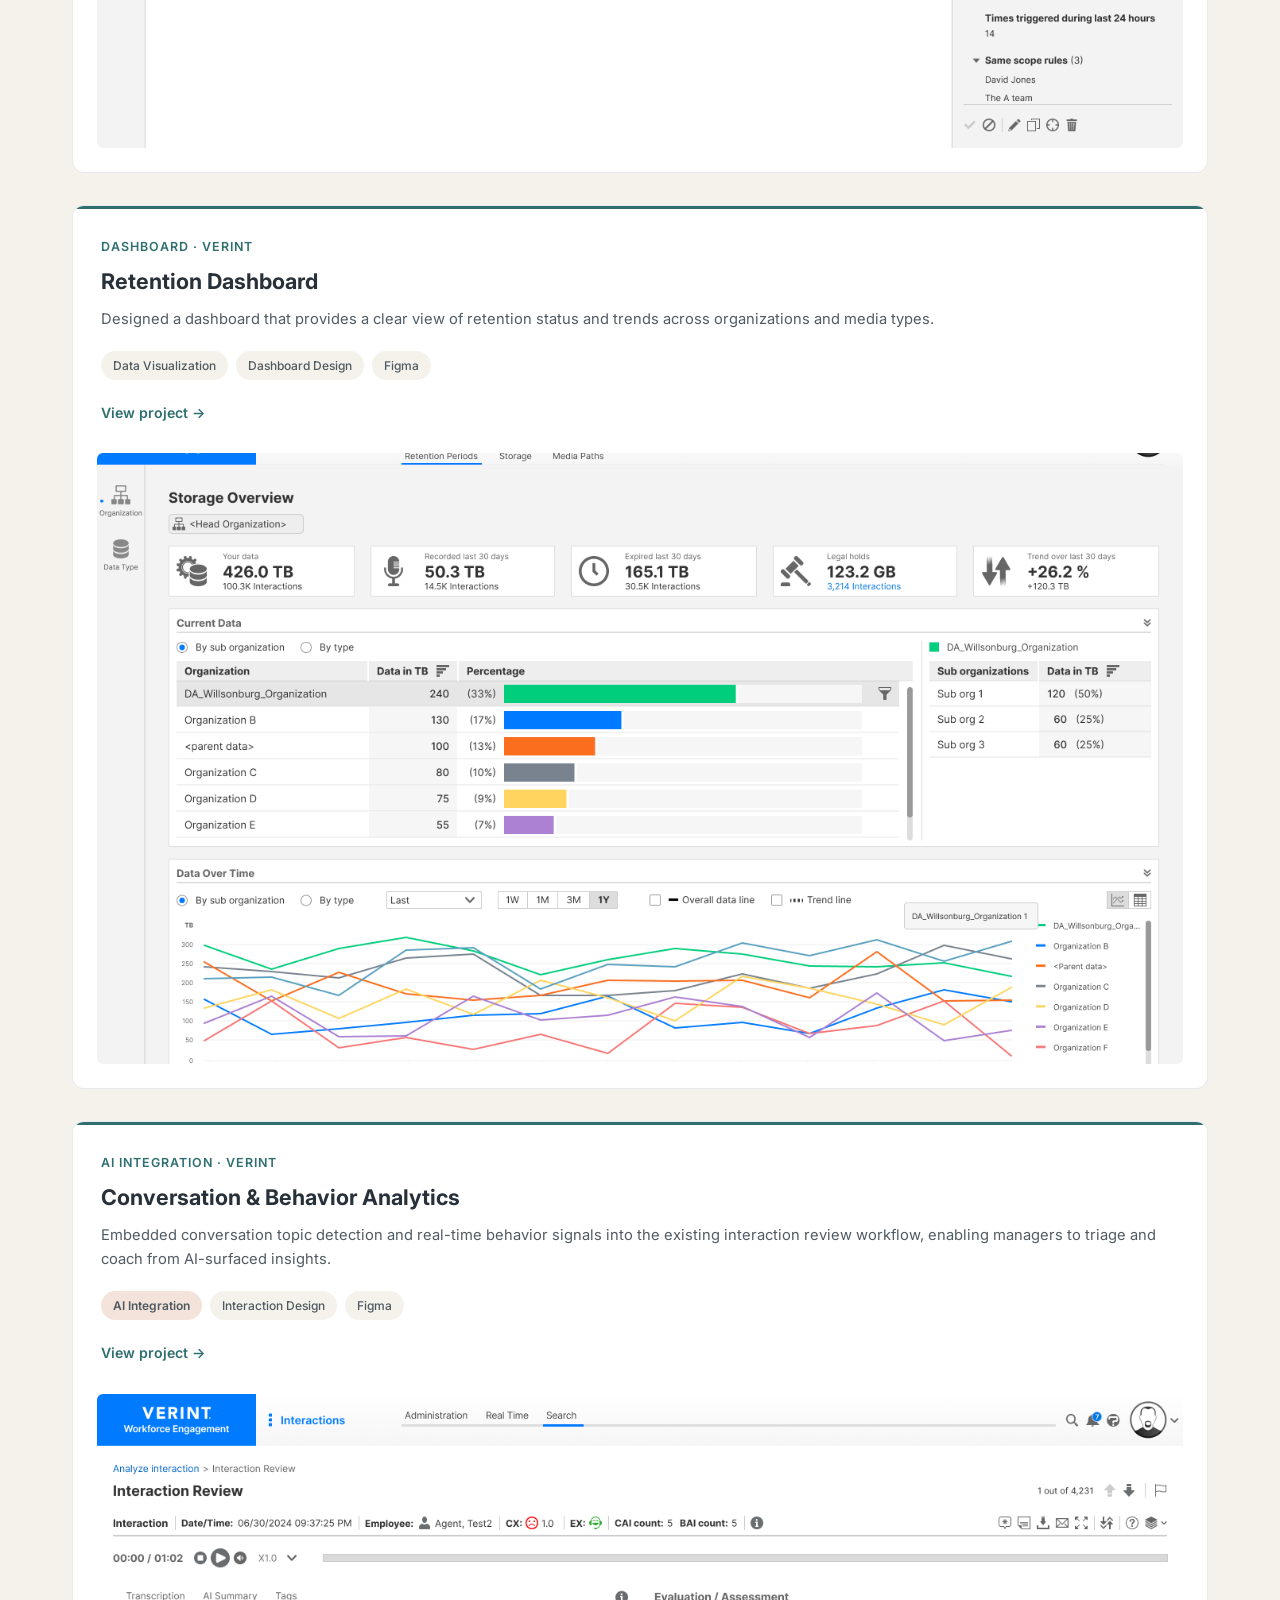
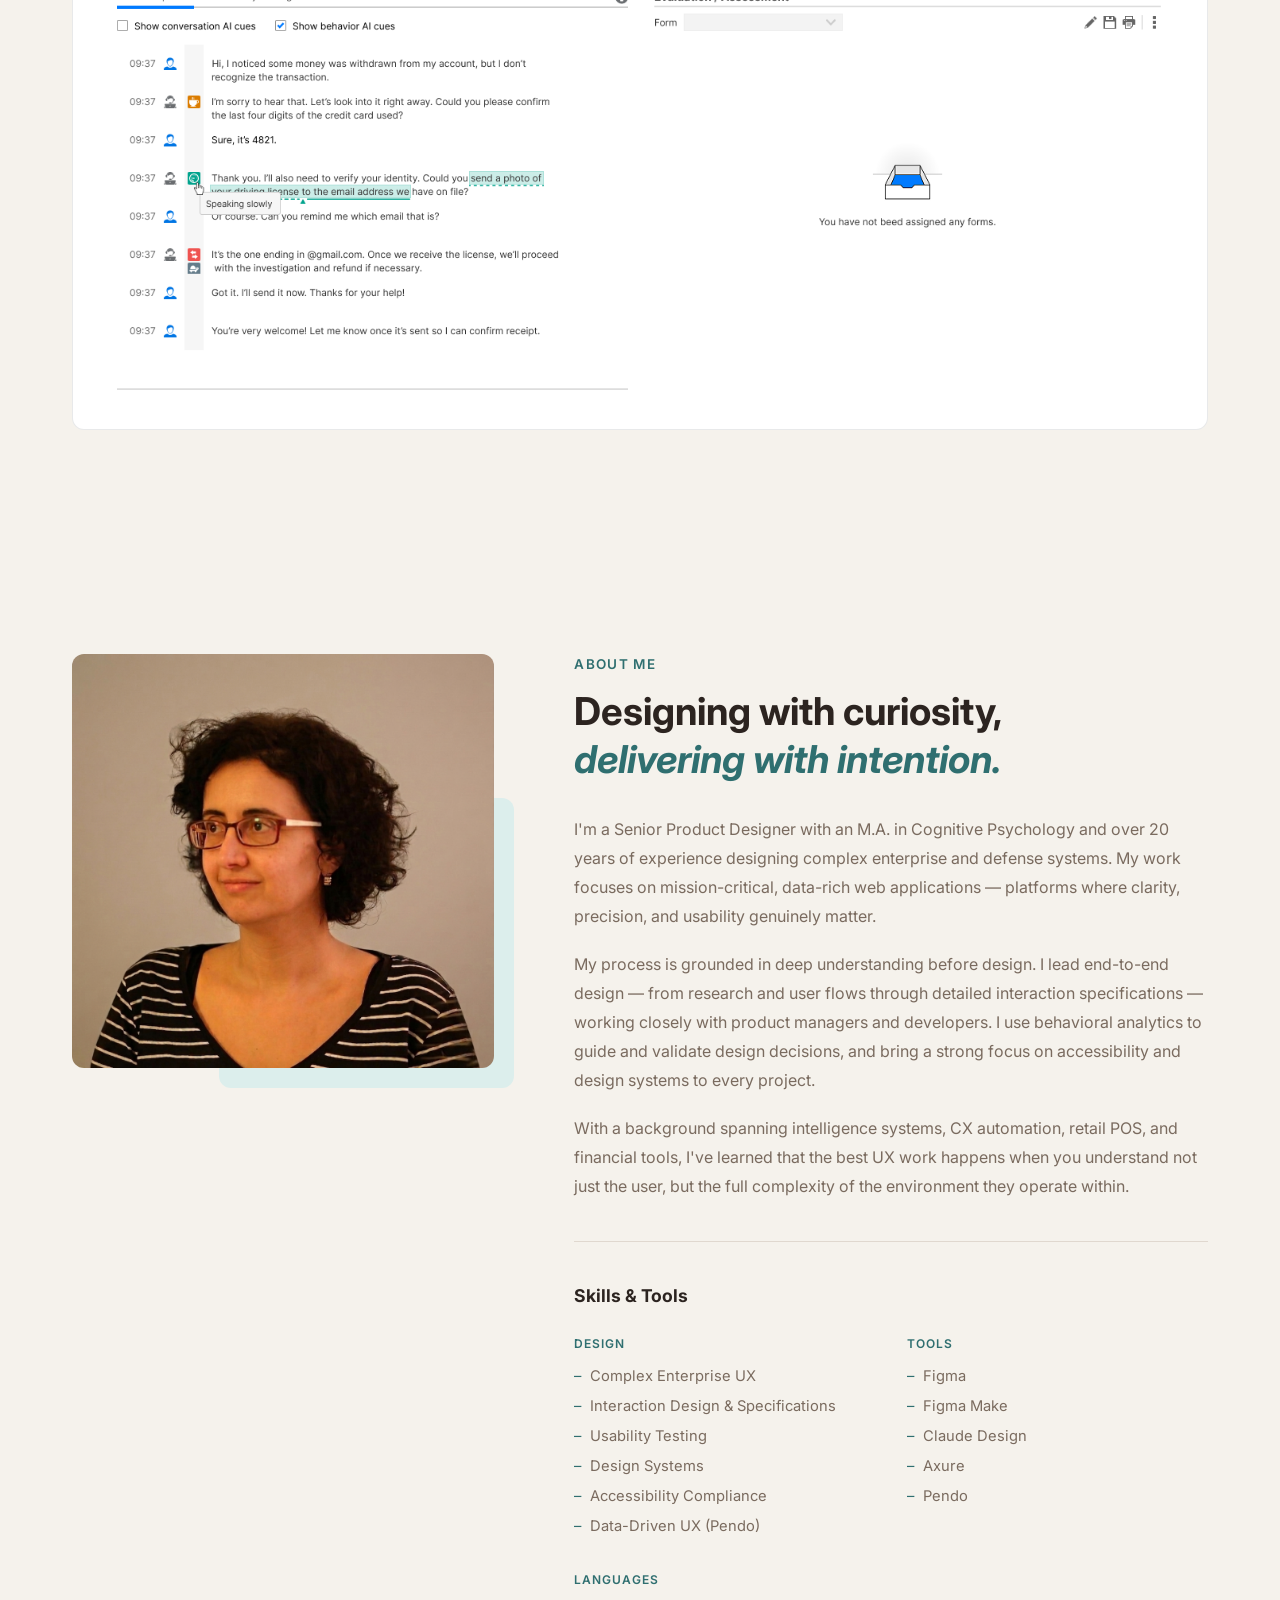
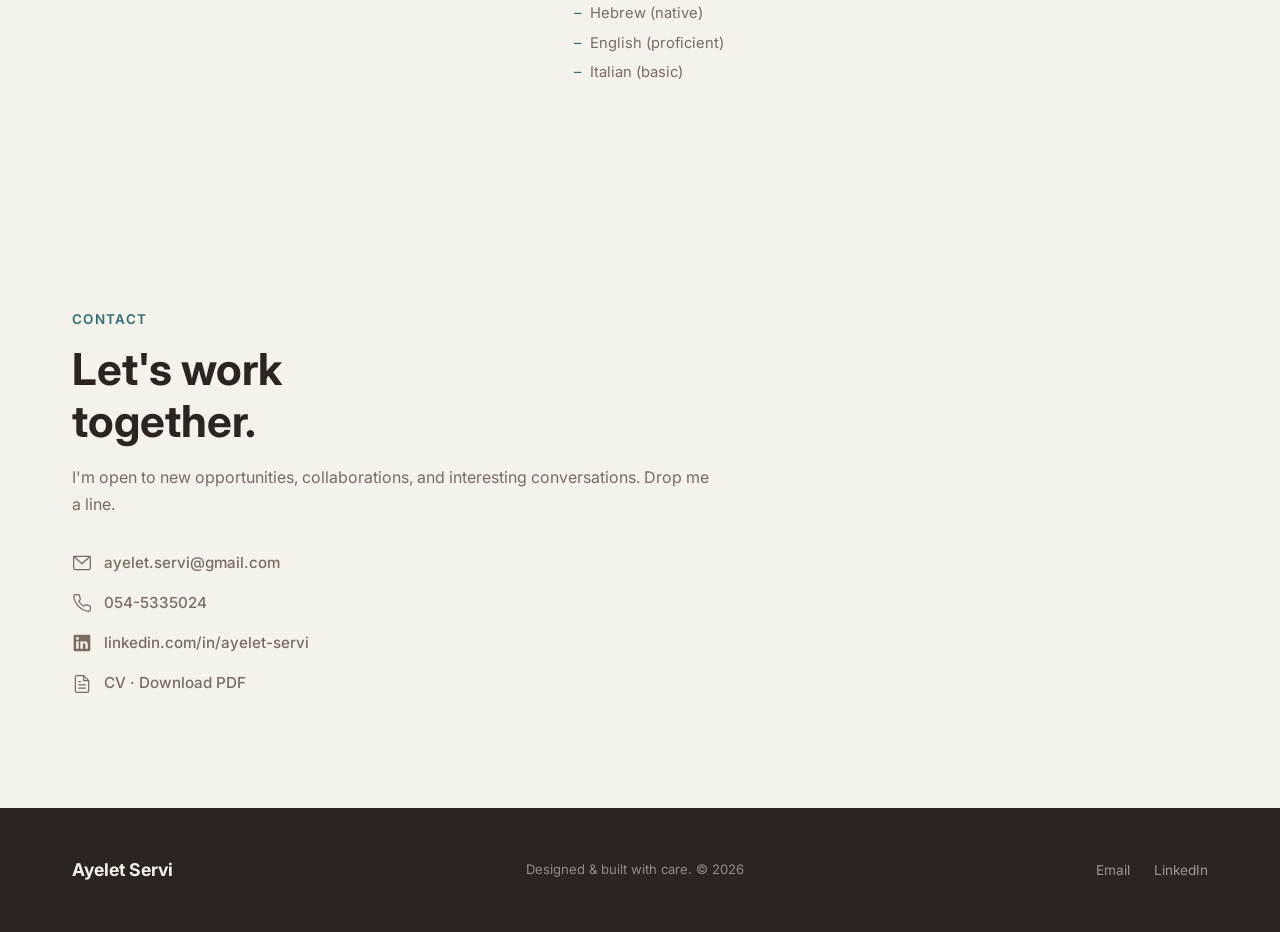
==== commit 8be5be57: "Expand hero copy, fix reveal-on-load bug, update project descriptions Replace the hero subtitle with" ====
--- a/docs/index.html
+++ b/docs/index.html
@@ -48,7 +48,7 @@
           Ayelet Servi
         </h1>
         <p class="hero-tagline fade-in-up fade-in-up-delay-1">
-          Senior Product Designer
+          Senior Product Designer with 20 years of experience driving end-to-end design for complex digital products. I lead cross-functional teams to transform complex challenges into intuitive experiences that create value for users and businesses.
         </p>
       </div>
     </section>
@@ -77,7 +77,7 @@
               <div class="project-card__body">
                 <span class="project-card__category">Enterprise Web · Verint</span>
                 <h3 class="project-card__title">Process Intelligence</h3>
-                <p class="project-card__description">Designed an AI-assisted experience that discovers how work actually happens, surfaces process variants for analyst review, and recommends optimized workflows — with ongoing monitoring of confirmed processes as they continue to evolve.</p>
+                <p class="project-card__description">Designed an AI-powered experience that automatically discovers business processes, recommends improvements, and enables ongoing monitoring of confirmed processes.</p>
                 <div class="project-card__meta">
                   <span class="tag">Interaction Design</span>
                   <span class="tag">Figma</span>
@@ -157,7 +157,7 @@
               <div class="project-card__body">
                 <span class="project-card__category">Dashboard · Verint</span>
                 <h3 class="project-card__title">Retention Dashboard</h3>
-                <p class="project-card__description">Designing a data-rich dashboard for monitoring retention policies across media types, with trend analysis and filtering capabilities for compliance teams.</p>
+                <p class="project-card__description">Designed a dashboard that provides a clear view of retention status and trends across organizations and media types.</p>
                 <div class="project-card__meta">
                   <span class="tag">Data Visualization</span>
                   <span class="tag">Dashboard Design</span>
--- a/docs/css/style.css
+++ b/docs/css/style.css
@@ -237,7 +237,7 @@
   z-index: -1;
 }
 
-.hero-text { max-width: 520px; }
+.hero-text { max-width: 620px; }
 
 .eyebrow {
   font-size: 0.85rem;
@@ -258,10 +258,10 @@
 }
 
 .hero-tagline {
-  font-size: clamp(1.4rem, 2.6vw, 1.75rem);
+  font-size: clamp(1.05rem, 1.6vw, 1.2rem);
   font-weight: 400;
   color: #D5D5D1;
-  line-height: 1.55;
+  line-height: 1.6;
   margin-bottom: 2.5rem;
 }
 
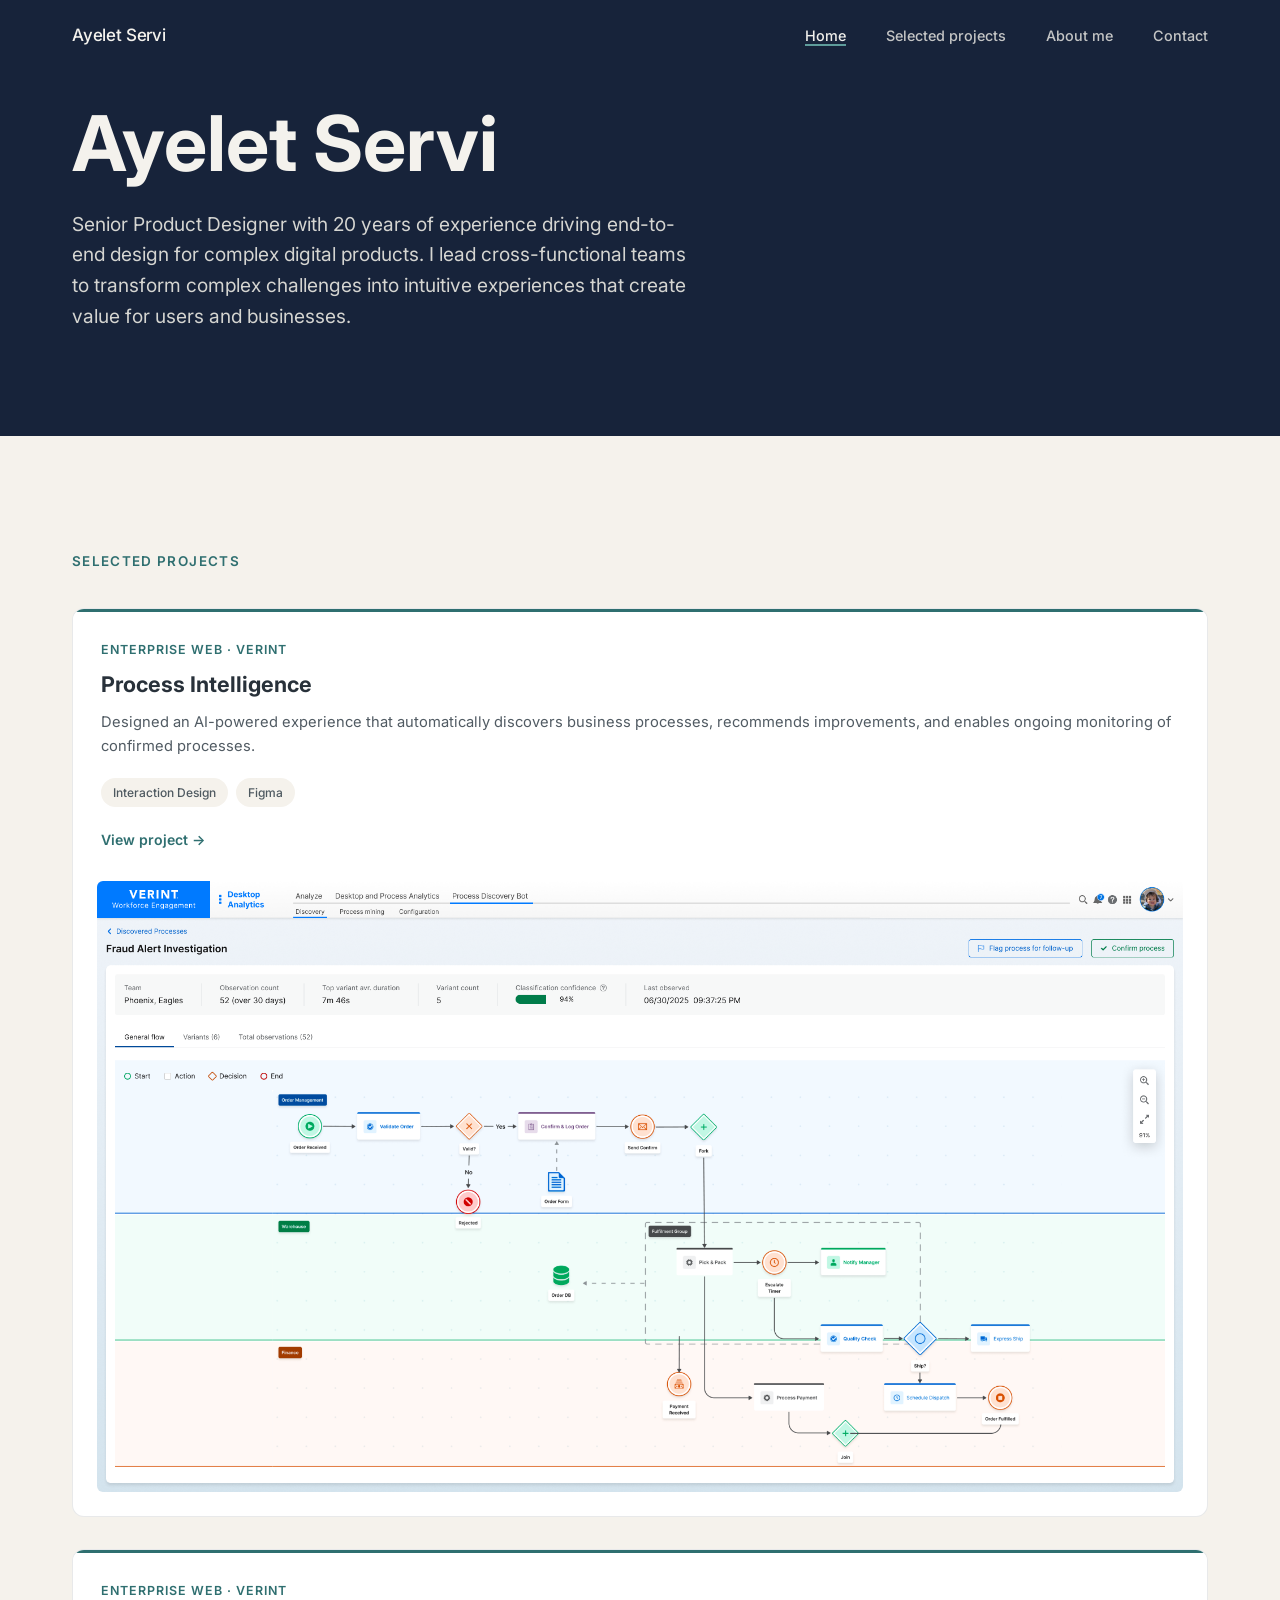
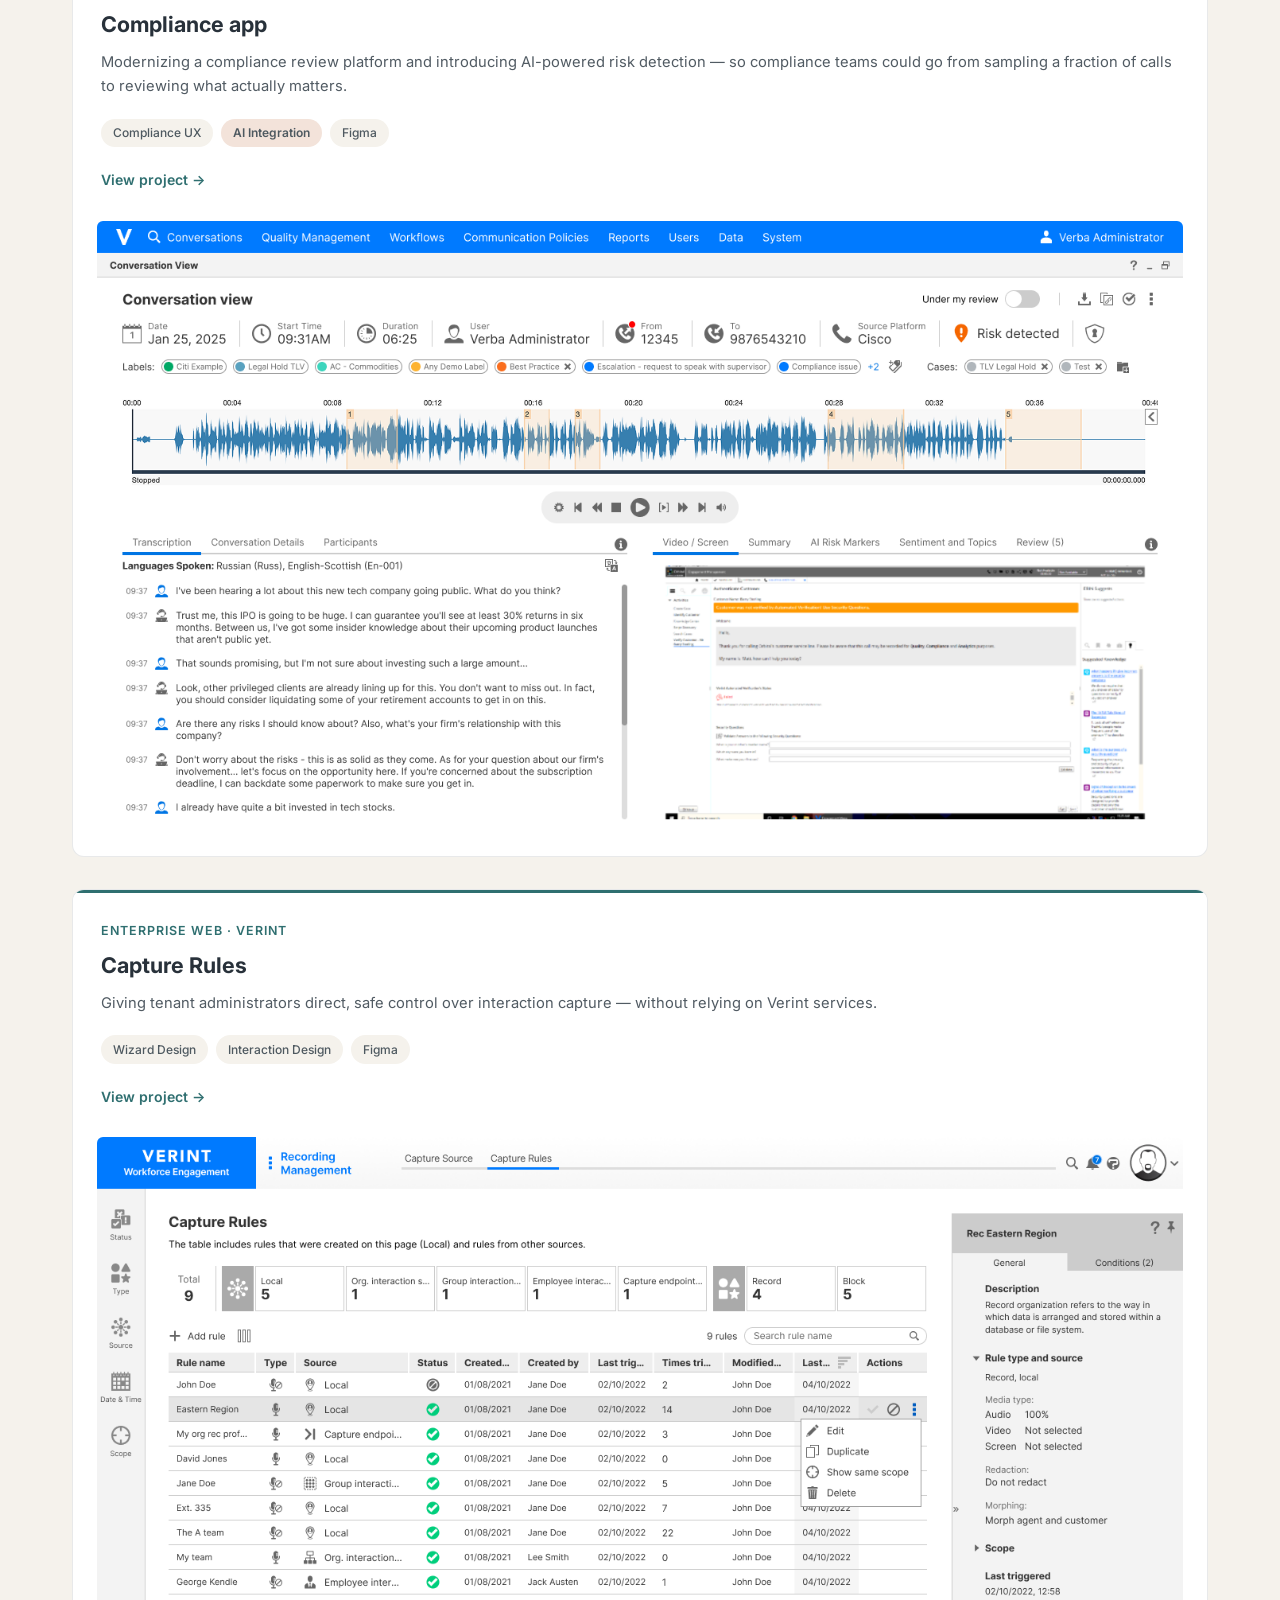
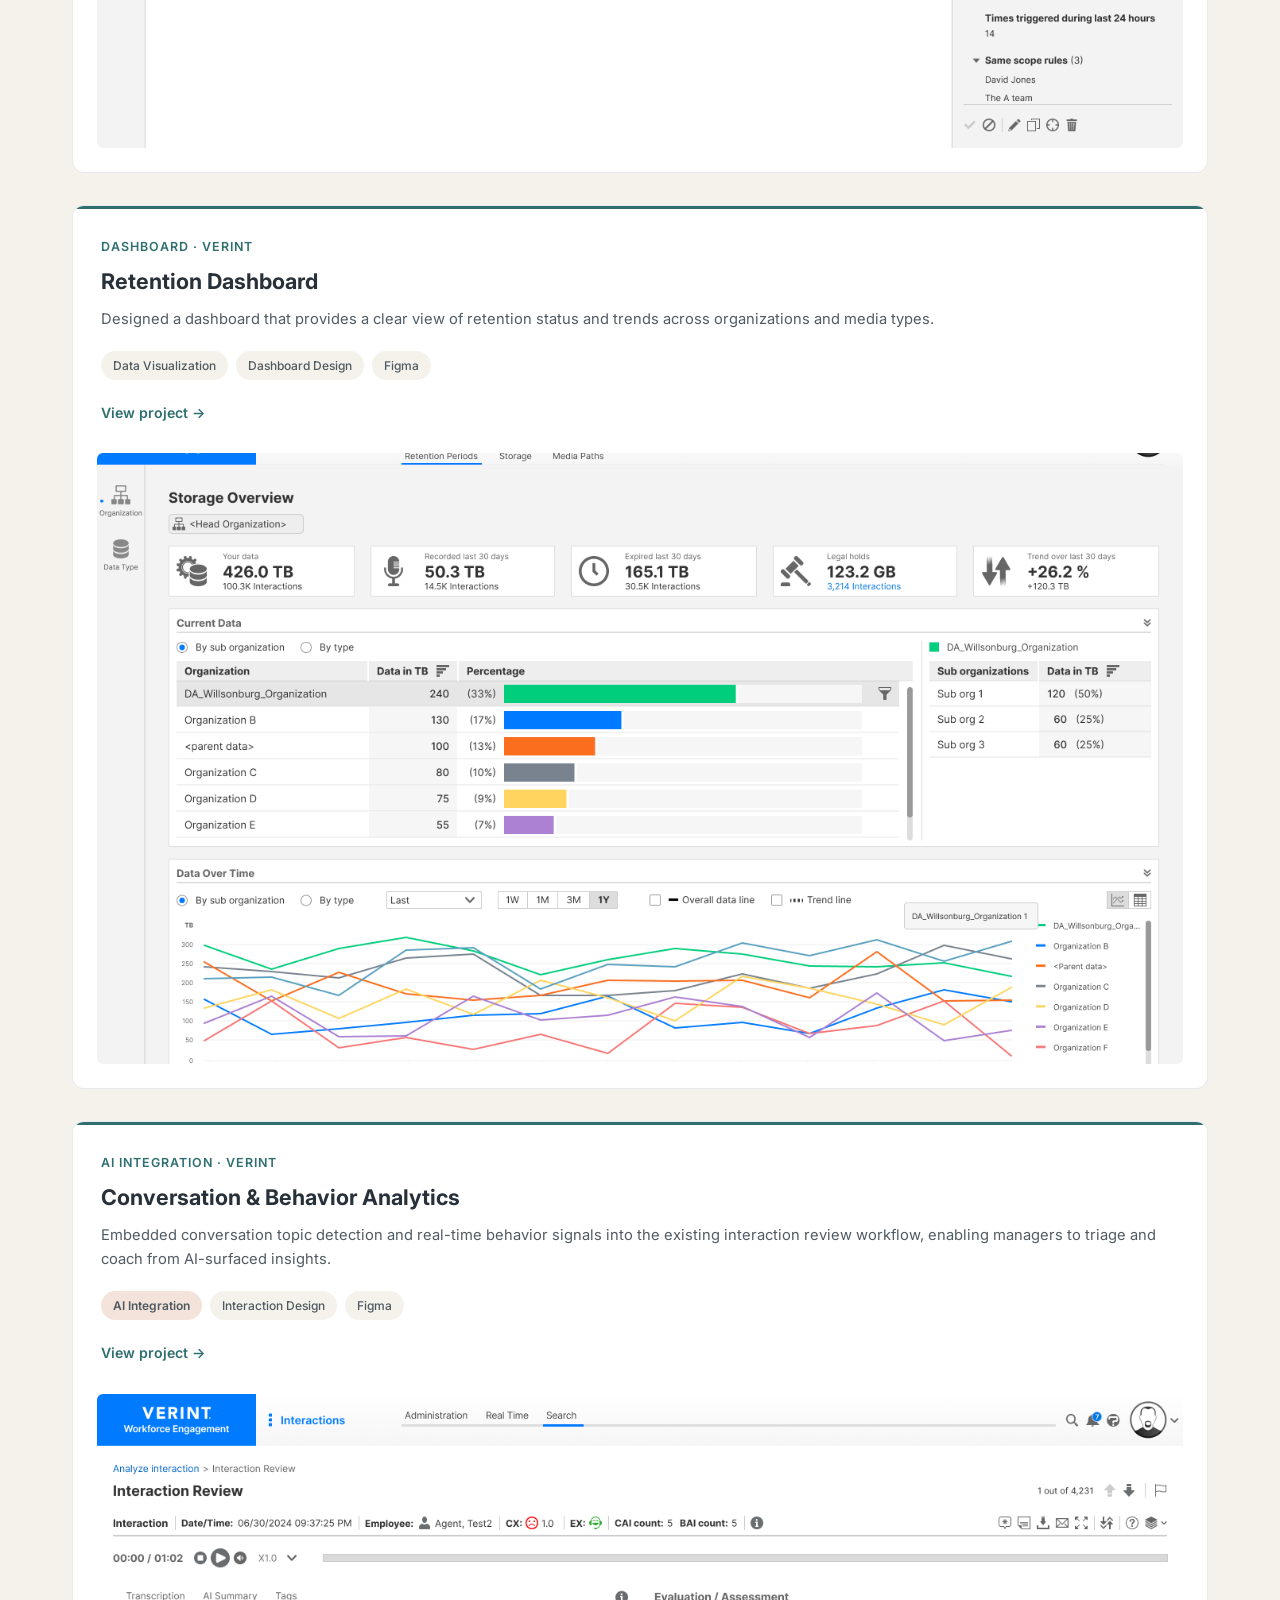
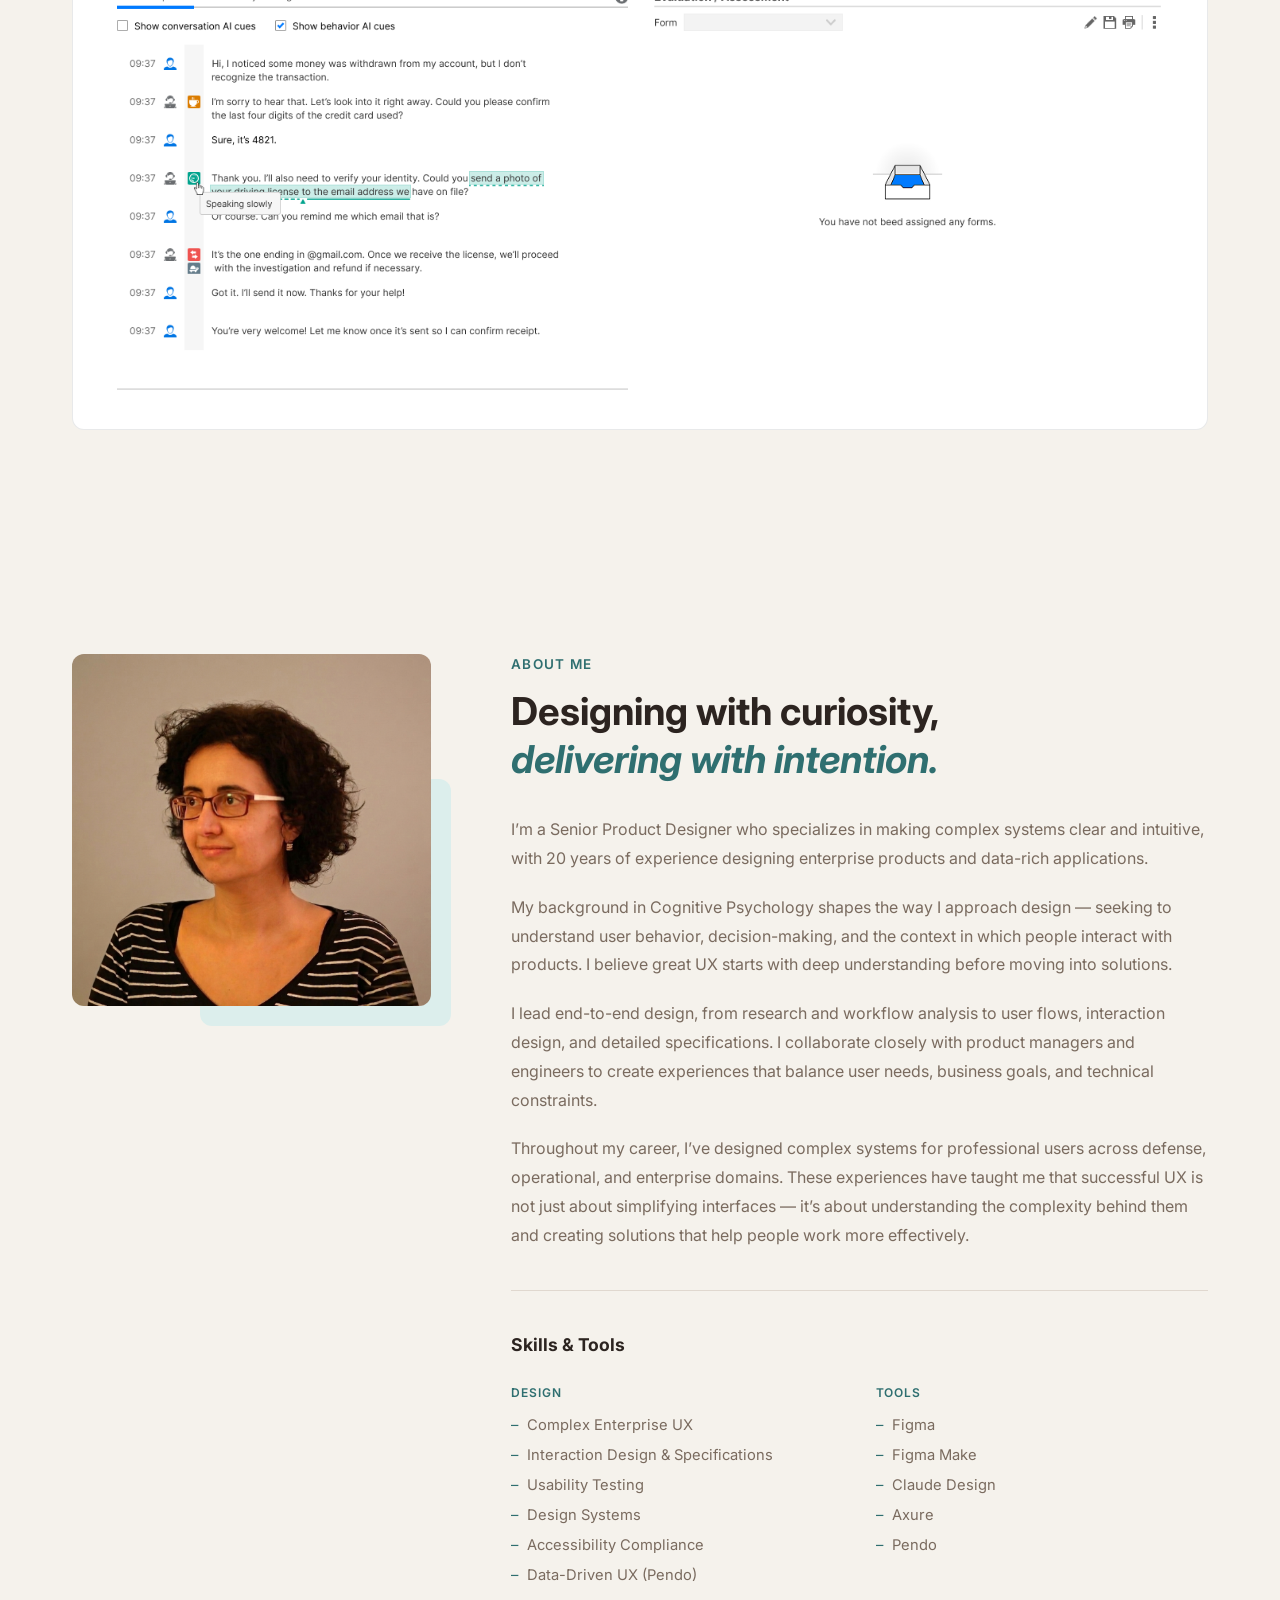
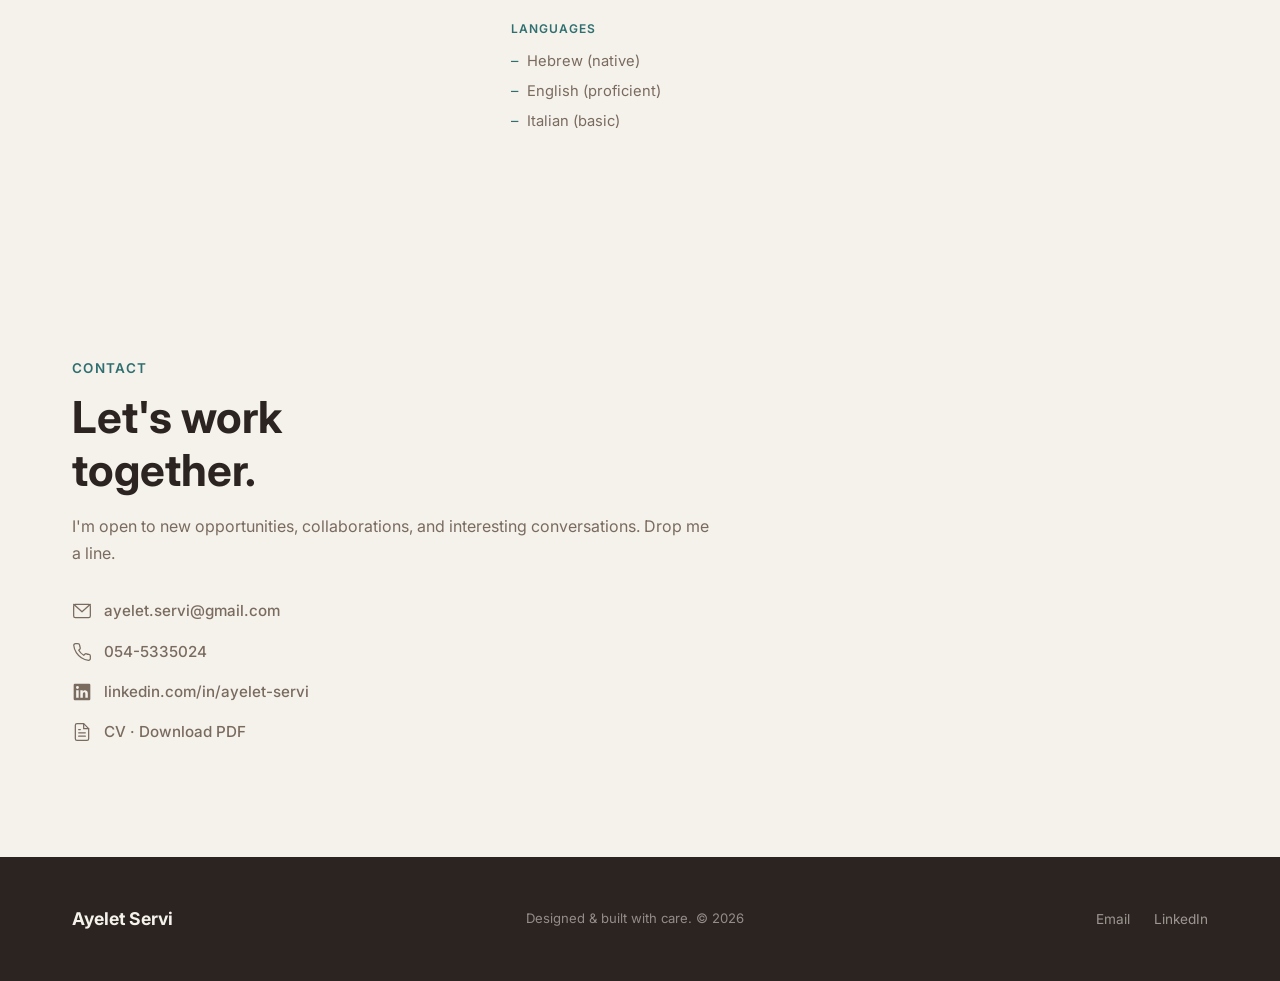
==== commit cf8ea019: "Rewrite About Me bio and resize the photo column Replace the bio copy with an updated version and na" ====
--- a/docs/index.html
+++ b/docs/index.html
@@ -224,13 +224,16 @@
             </h2>
             <div class="about-bio">
               <p>
-                I'm a Senior Product Designer with an M.A. in Cognitive Psychology and over 20 years of experience designing complex enterprise and defense systems. My work focuses on mission-critical, data-rich web applications — platforms where clarity, precision, and usability genuinely matter.
+                I’m a Senior Product Designer who specializes in making complex systems clear and intuitive, with 20 years of experience designing enterprise products and data-rich applications.
               </p>
               <p>
-                My process is grounded in deep understanding before design. I lead end-to-end design — from research and user flows through detailed interaction specifications — working closely with product managers and developers. I use behavioral analytics to guide and validate design decisions, and bring a strong focus on accessibility and design systems to every project.
+                My background in Cognitive Psychology shapes the way I approach design — seeking to understand user behavior, decision-making, and the context in which people interact with products. I believe great UX starts with deep understanding before moving into solutions.
               </p>
               <p>
-                With a background spanning intelligence systems, CX automation, retail POS, and financial tools, I've learned that the best UX work happens when you understand not just the user, but the full complexity of the environment they operate within.
+                I lead end-to-end design, from research and workflow analysis to user flows, interaction design, and detailed specifications. I collaborate closely with product managers and engineers to create experiences that balance user needs, business goals, and technical constraints.
+              </p>
+              <p>
+                Throughout my career, I’ve designed complex systems for professional users across defense, operational, and enterprise domains. These experiences have taught me that successful UX is not just about simplifying interfaces — it’s about understanding the complexity behind them and creating solutions that help people work more effectively.
               </p>
             </div>
             <div class="skills-section">
--- a/docs/css/style.css
+++ b/docs/css/style.css
@@ -378,7 +378,7 @@
    ============================================================ */
 .about-grid {
   display: grid;
-  grid-template-columns: 2fr 3fr;
+  grid-template-columns: 1.7fr 3.3fr;
   gap: 5rem;
   align-items: start;
 }
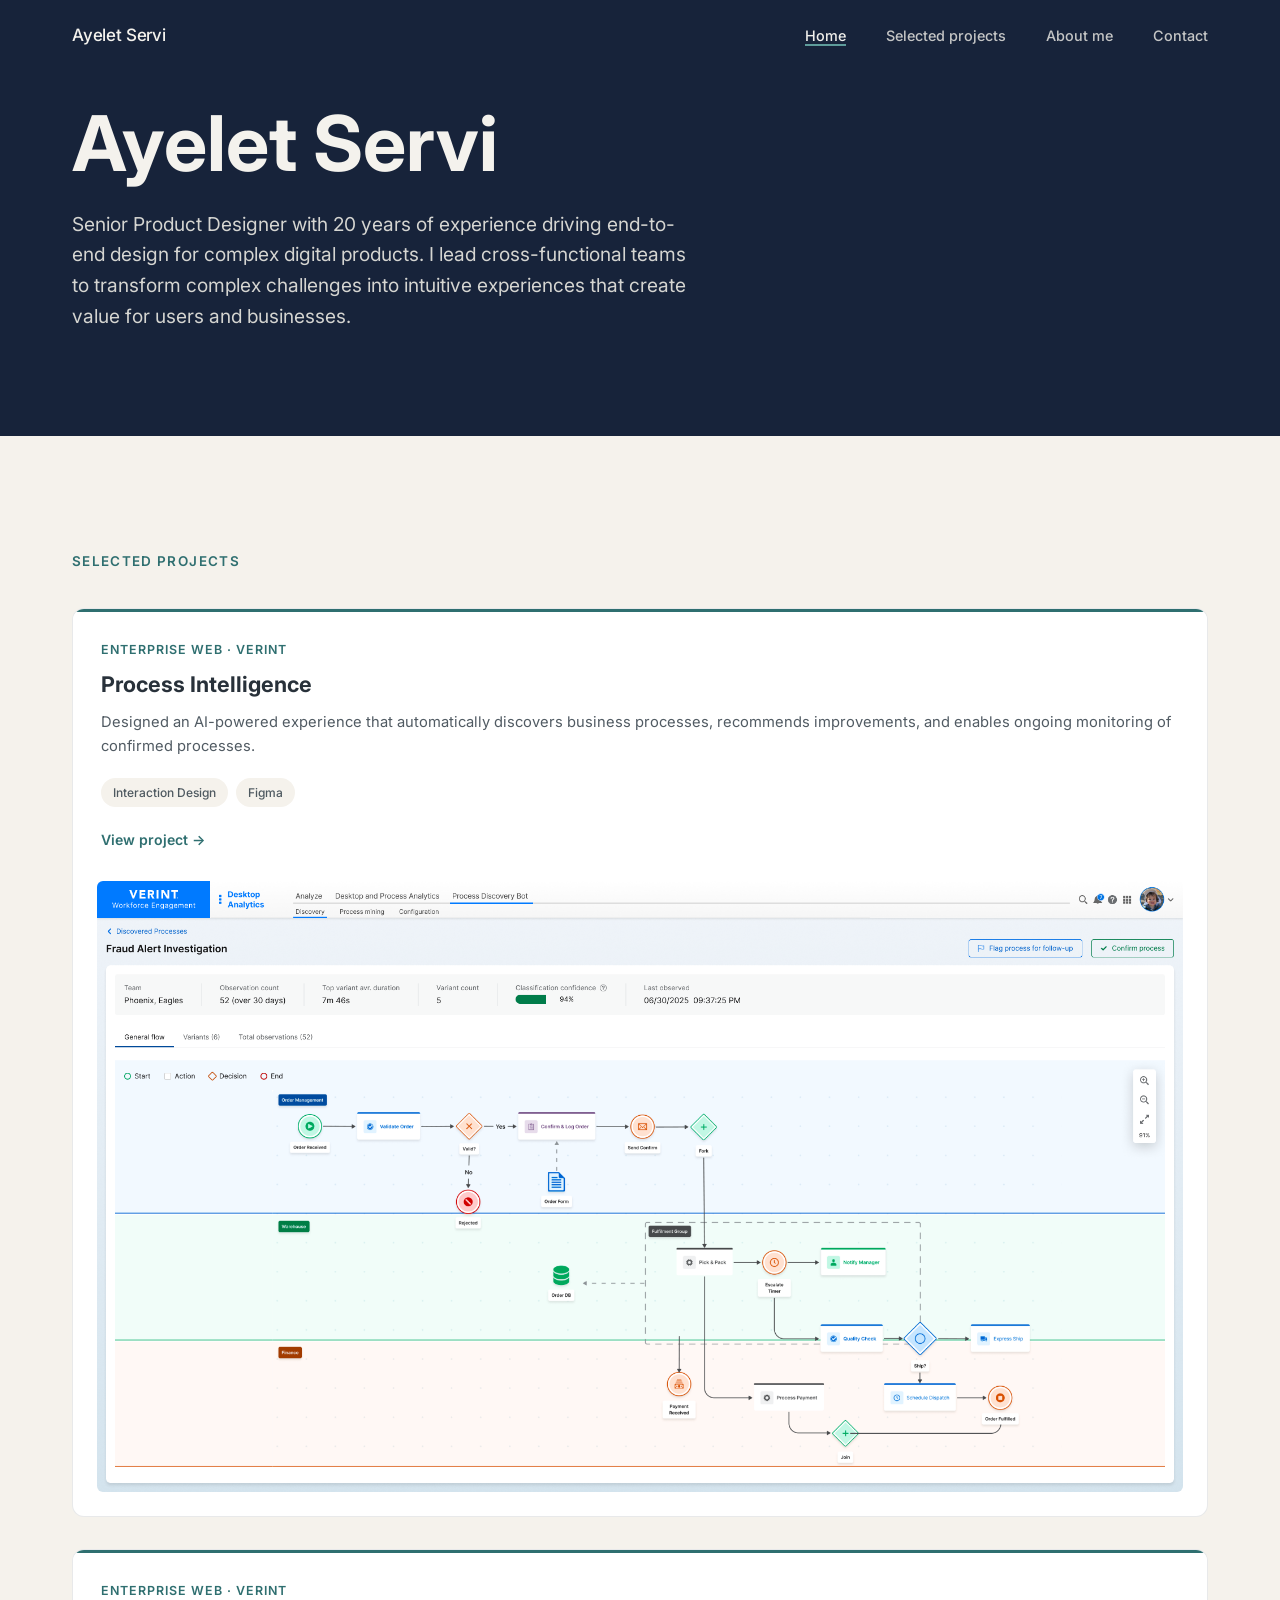
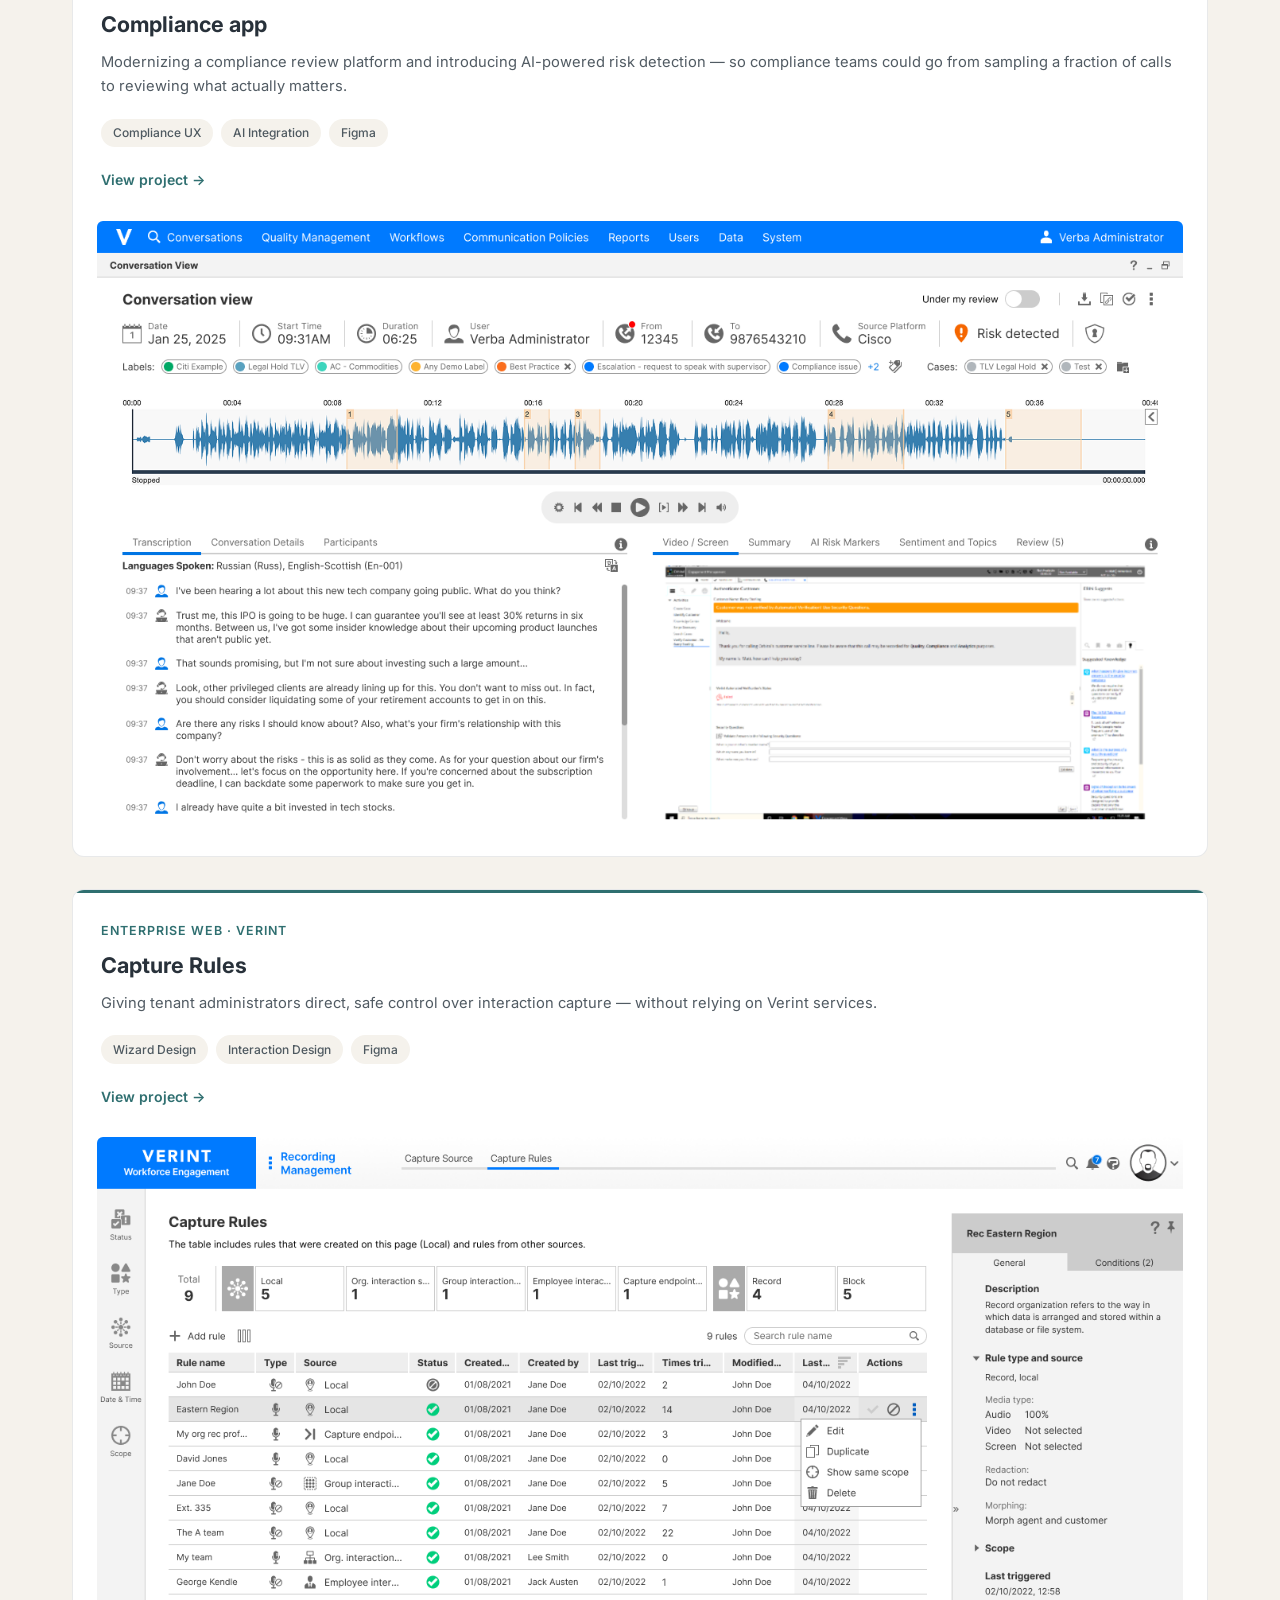
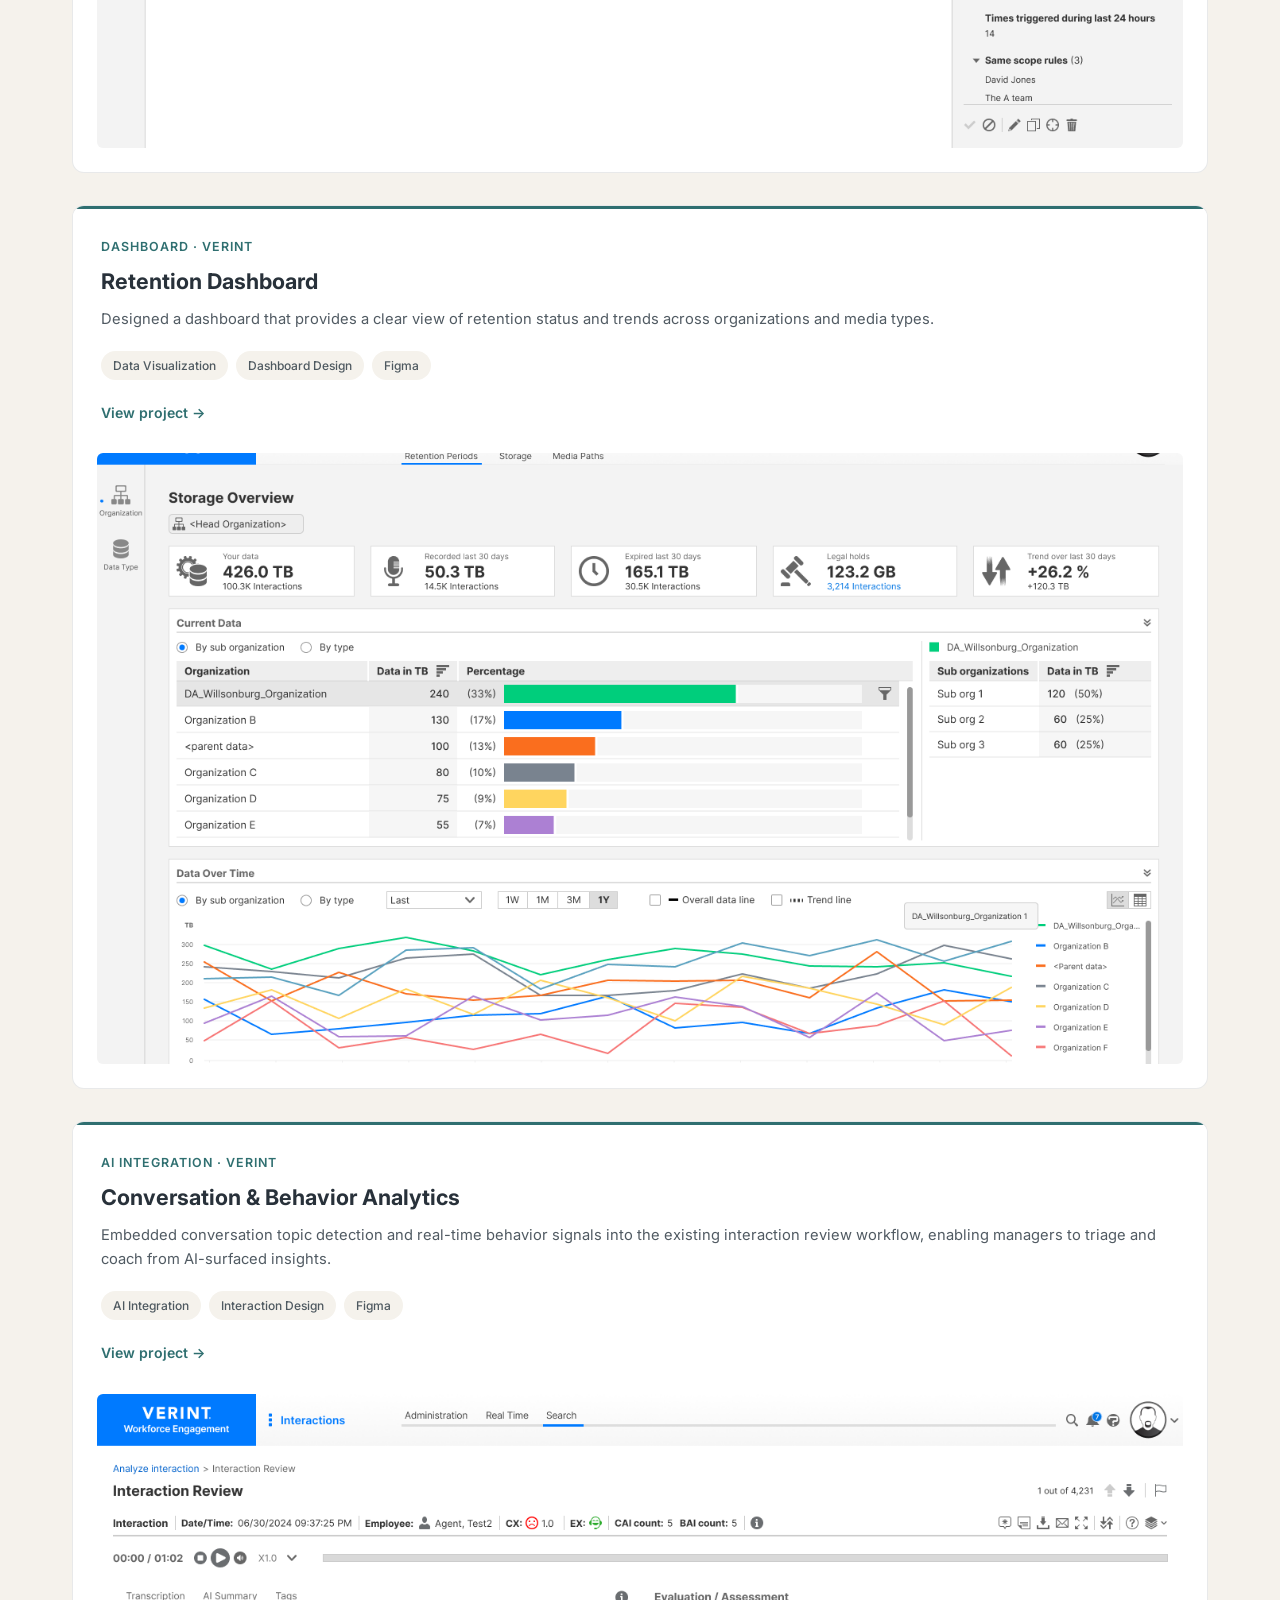
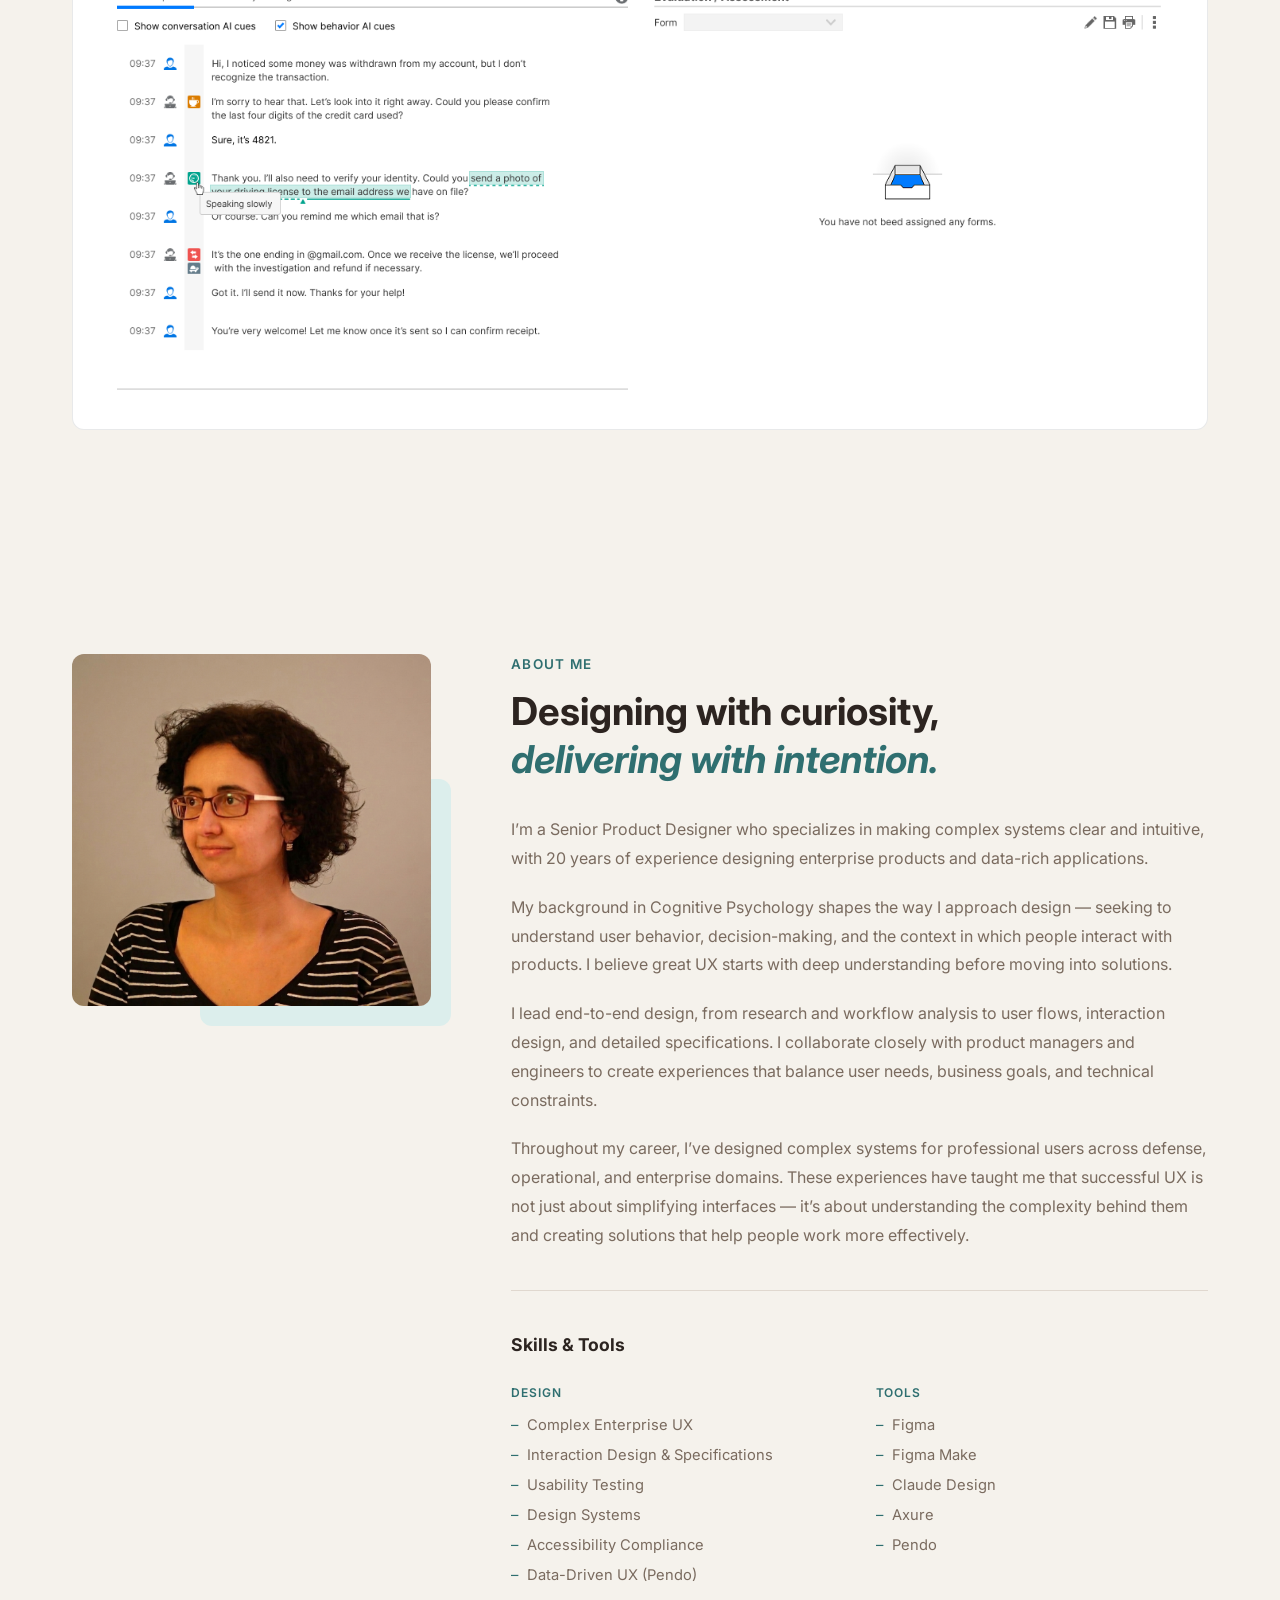
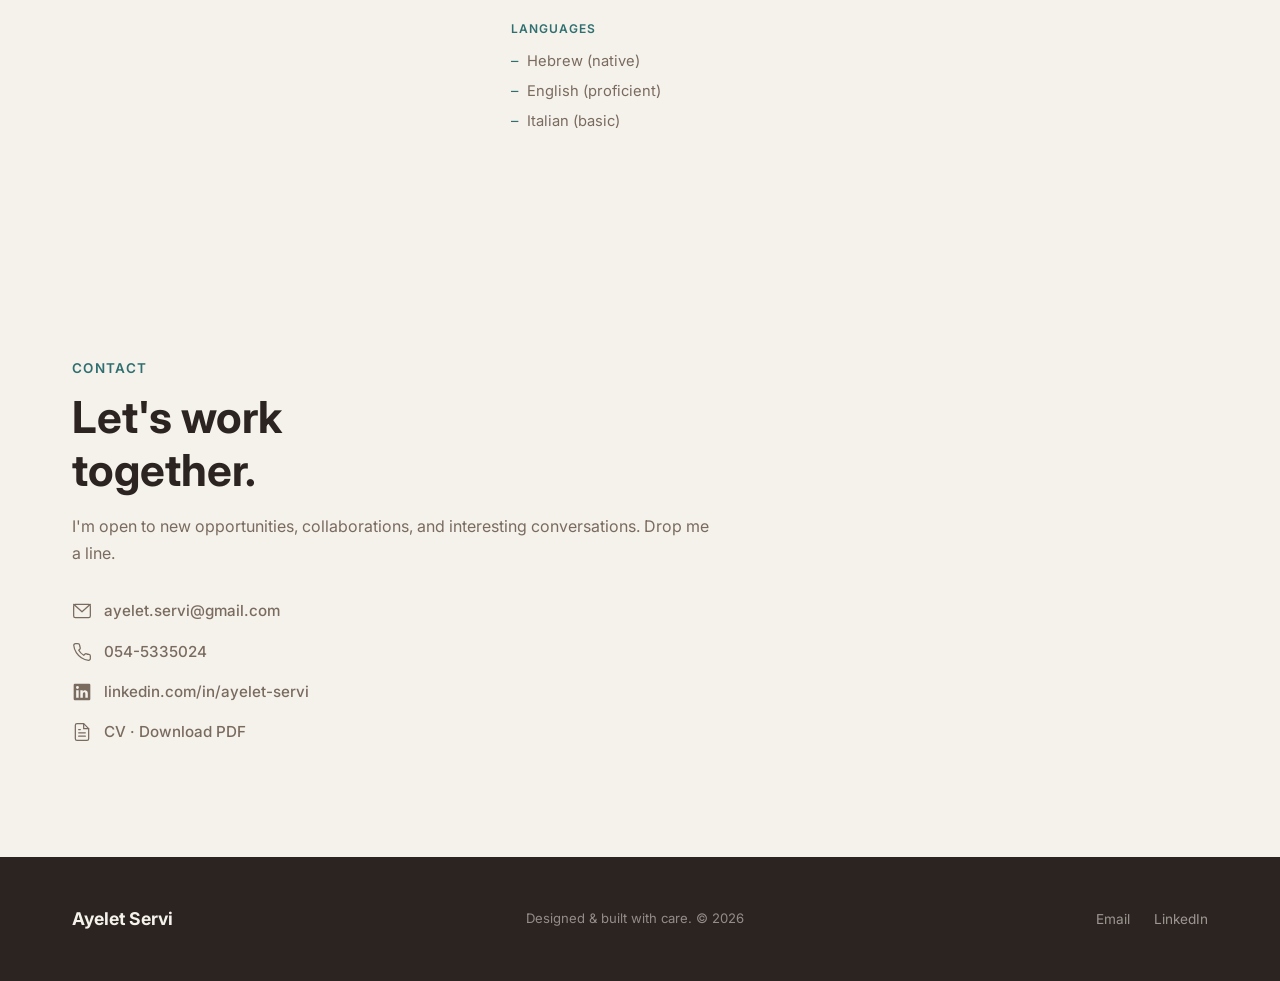
==== commit 0ace4536: "Accessibility fixes and unified chip colors Add a noscript fallback so content isn't invisible witho" ====
--- a/docs/index.html
+++ b/docs/index.html
@@ -16,6 +16,7 @@
   <link rel="preconnect" href="https://fonts.gstatic.com" crossorigin />
   <link href="https://fonts.googleapis.com/css2?family=Inter:wght@300;400;500;600&display=swap" rel="stylesheet" />
   <link rel="stylesheet" href="css/style.css" />
+  <noscript><style>.reveal { opacity: 1 !important; transform: none !important; }</style></noscript>
 </head>
 <body>
 
@@ -57,7 +58,7 @@
     <section class="section section--alt" id="work" aria-label="Selected Projects">
       <div class="container">
         <div class="section-header reveal">
-          <span class="section-label">Selected Projects</span>
+          <h2 class="section-label">Selected Projects</h2>
         </div>
         <div class="projects-grid">
 
@@ -106,7 +107,7 @@
                 <p class="project-card__description">Modernizing a compliance review platform and introducing AI-powered risk detection — so compliance teams could go from sampling a fraction of calls to reviewing what actually matters.</p>
                 <div class="project-card__meta">
                   <span class="tag">Compliance UX</span>
-                  <span class="tag tag--ai">AI Integration</span>
+                  <span class="tag">AI Integration</span>
                   <span class="tag">Figma</span>
                 </div>
                 <span class="project-card__cta" aria-hidden="true">View project →</span>
@@ -186,7 +187,7 @@
                 <h3 class="project-card__title">Conversation &amp; Behavior Analytics</h3>
                 <p class="project-card__description">Embedded conversation topic detection and real-time behavior signals into the existing interaction review workflow, enabling managers to triage and coach from AI-surfaced insights.</p>
                 <div class="project-card__meta">
-                  <span class="tag tag--ai">AI Integration</span>
+                  <span class="tag">AI Integration</span>
                   <span class="tag">Interaction Design</span>
                   <span class="tag">Figma</span>
                 </div>
--- a/docs/css/style.css
+++ b/docs/css/style.css
@@ -157,11 +157,15 @@
 .nav-toggle {
   display: none;
   flex-direction: column;
+  align-items: center;
+  justify-content: center;
   gap: 5px;
   background: none;
   border: none;
   cursor: pointer;
   padding: 4px;
+  min-width: 44px;
+  min-height: 44px;
 }
 .hamburger-line {
   width: 24px;
@@ -205,14 +209,6 @@
 
 .section-header { margin-bottom: 3.5rem; }
 #work .section-header { margin-bottom: 1.5rem; }
-
-.section-header h2 {
-  font-family: var(--font-serif);
-  font-size: clamp(2rem, 4vw, 2.75rem);
-  font-weight: 700;
-  line-height: 1.2;
-  margin-bottom: 1.25rem;
-}
 
 
 /* ============================================================
@@ -345,12 +341,6 @@
   border-radius: 100px;
 }
 
-.tag--ai {
-  color: #4E5960;
-  background: var(--warm-light);
-  font-weight: 600;
-}
-
 .project-tag {
   font-size: 0.75rem;
   font-weight: 500;
@@ -580,6 +570,19 @@
 .reveal.visible {
   opacity: 1;
   transform: translateY(0);
+}
+
+@media (prefers-reduced-motion: reduce) {
+  html { scroll-behavior: auto; }
+  .fade-in-up {
+    animation: none;
+    opacity: 1;
+  }
+  .reveal {
+    opacity: 1;
+    transform: none;
+    transition: none;
+  }
 }
 
 
@@ -683,7 +686,7 @@
   display: inline-block;
   font-size: 0.88rem;
   font-weight: 500;
-  color: var(--text-muted);
+  color: #515B63;
   margin-bottom: 1.75rem;
   transition: color 0.2s;
 }
@@ -788,7 +791,7 @@
 }
 .cs-image-block figcaption {
   font-size: 0.82rem;
-  color: var(--text-muted);
+  color: #515B63;
   text-align: left;
   margin-top: 0.75rem;
   font-style: italic;
@@ -817,6 +820,29 @@
   margin-bottom: 0.25rem;
 }
 
+.cs-challenge {
+  margin-top: 2rem;
+  padding: 1.5rem 1.75rem;
+  background: var(--accent-light);
+  border-left: 3px solid var(--accent);
+  border-radius: 0 var(--radius-sm) var(--radius-sm) 0;
+}
+.cs-challenge__label {
+  display: block;
+  font-size: 0.78rem;
+  font-weight: 700;
+  letter-spacing: 0.06em;
+  text-transform: uppercase;
+  color: #1F4F50;
+  margin-bottom: 0.6rem;
+}
+.cs-challenge p {
+  font-size: 1rem;
+  color: #515B63;
+  line-height: 1.8;
+  margin: 0;
+}
+
 .cs-divider {
   border: none;
   border-top: 1px solid var(--border);
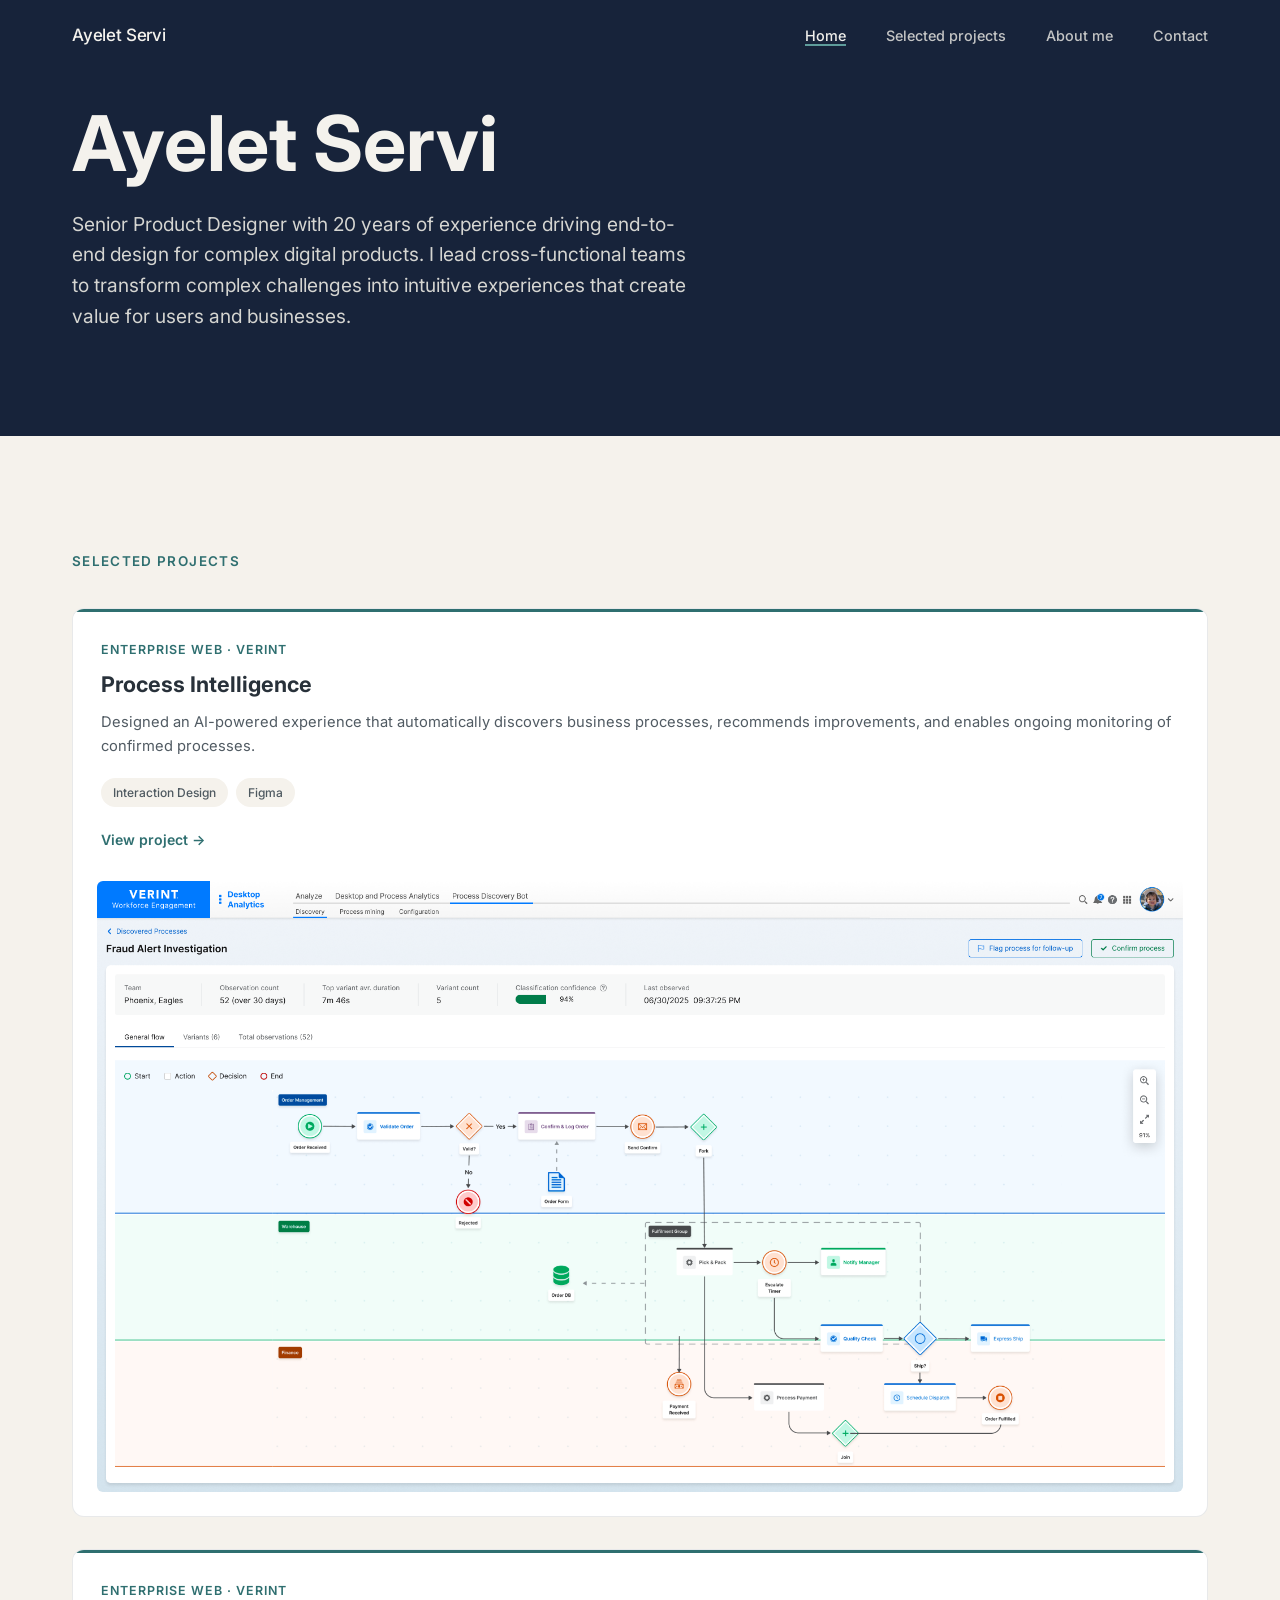
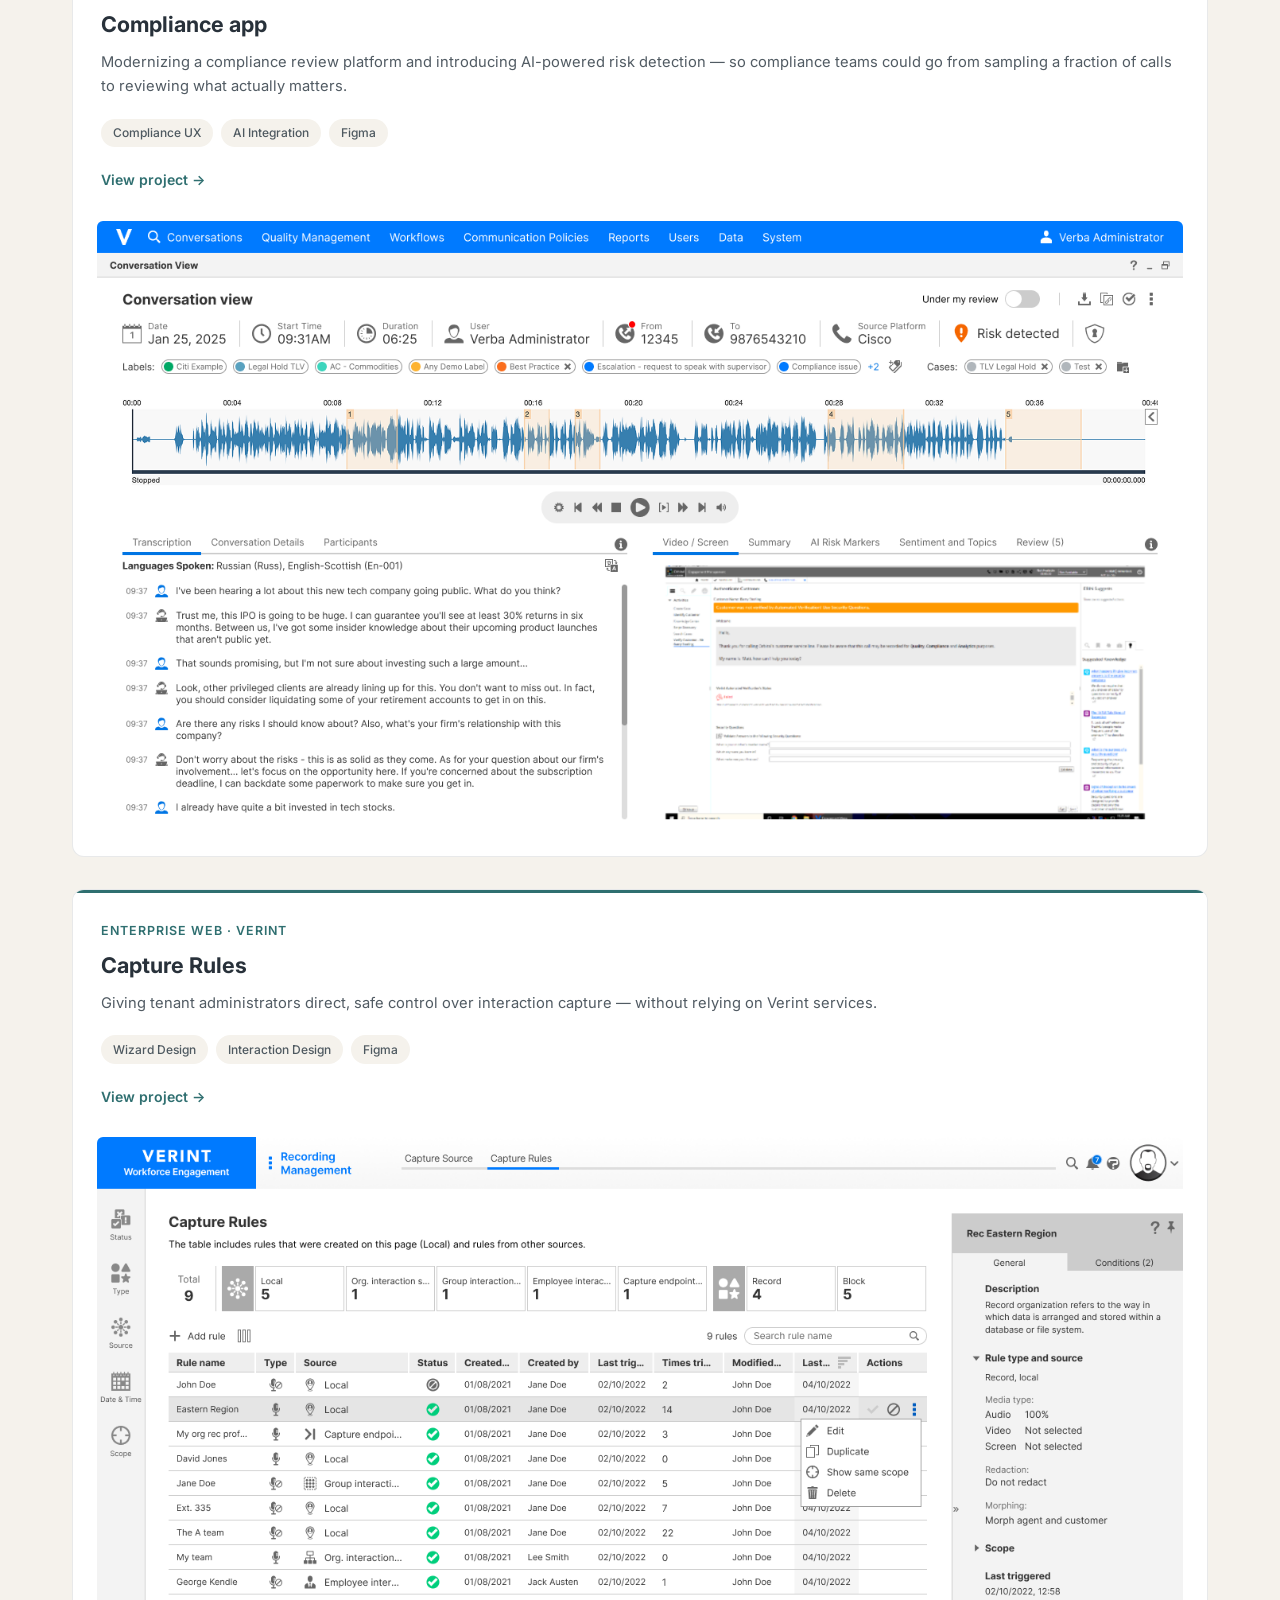
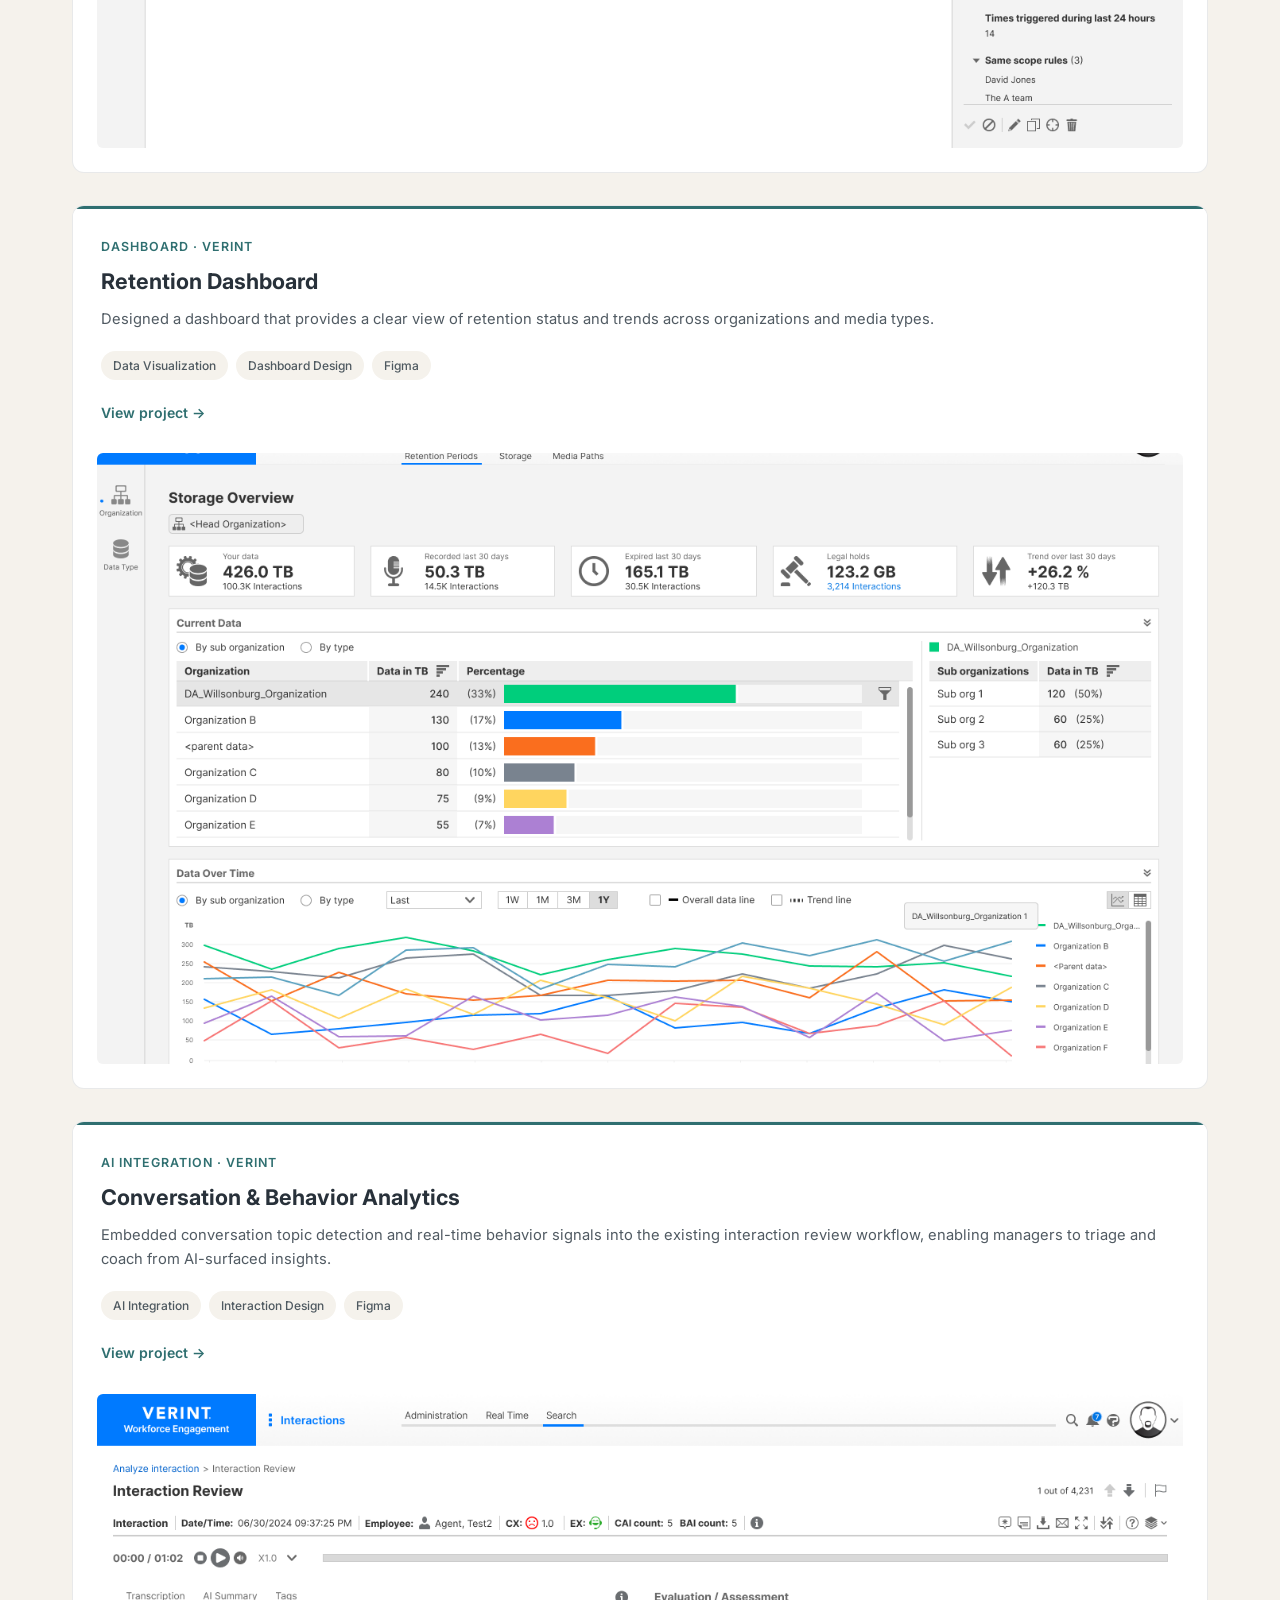
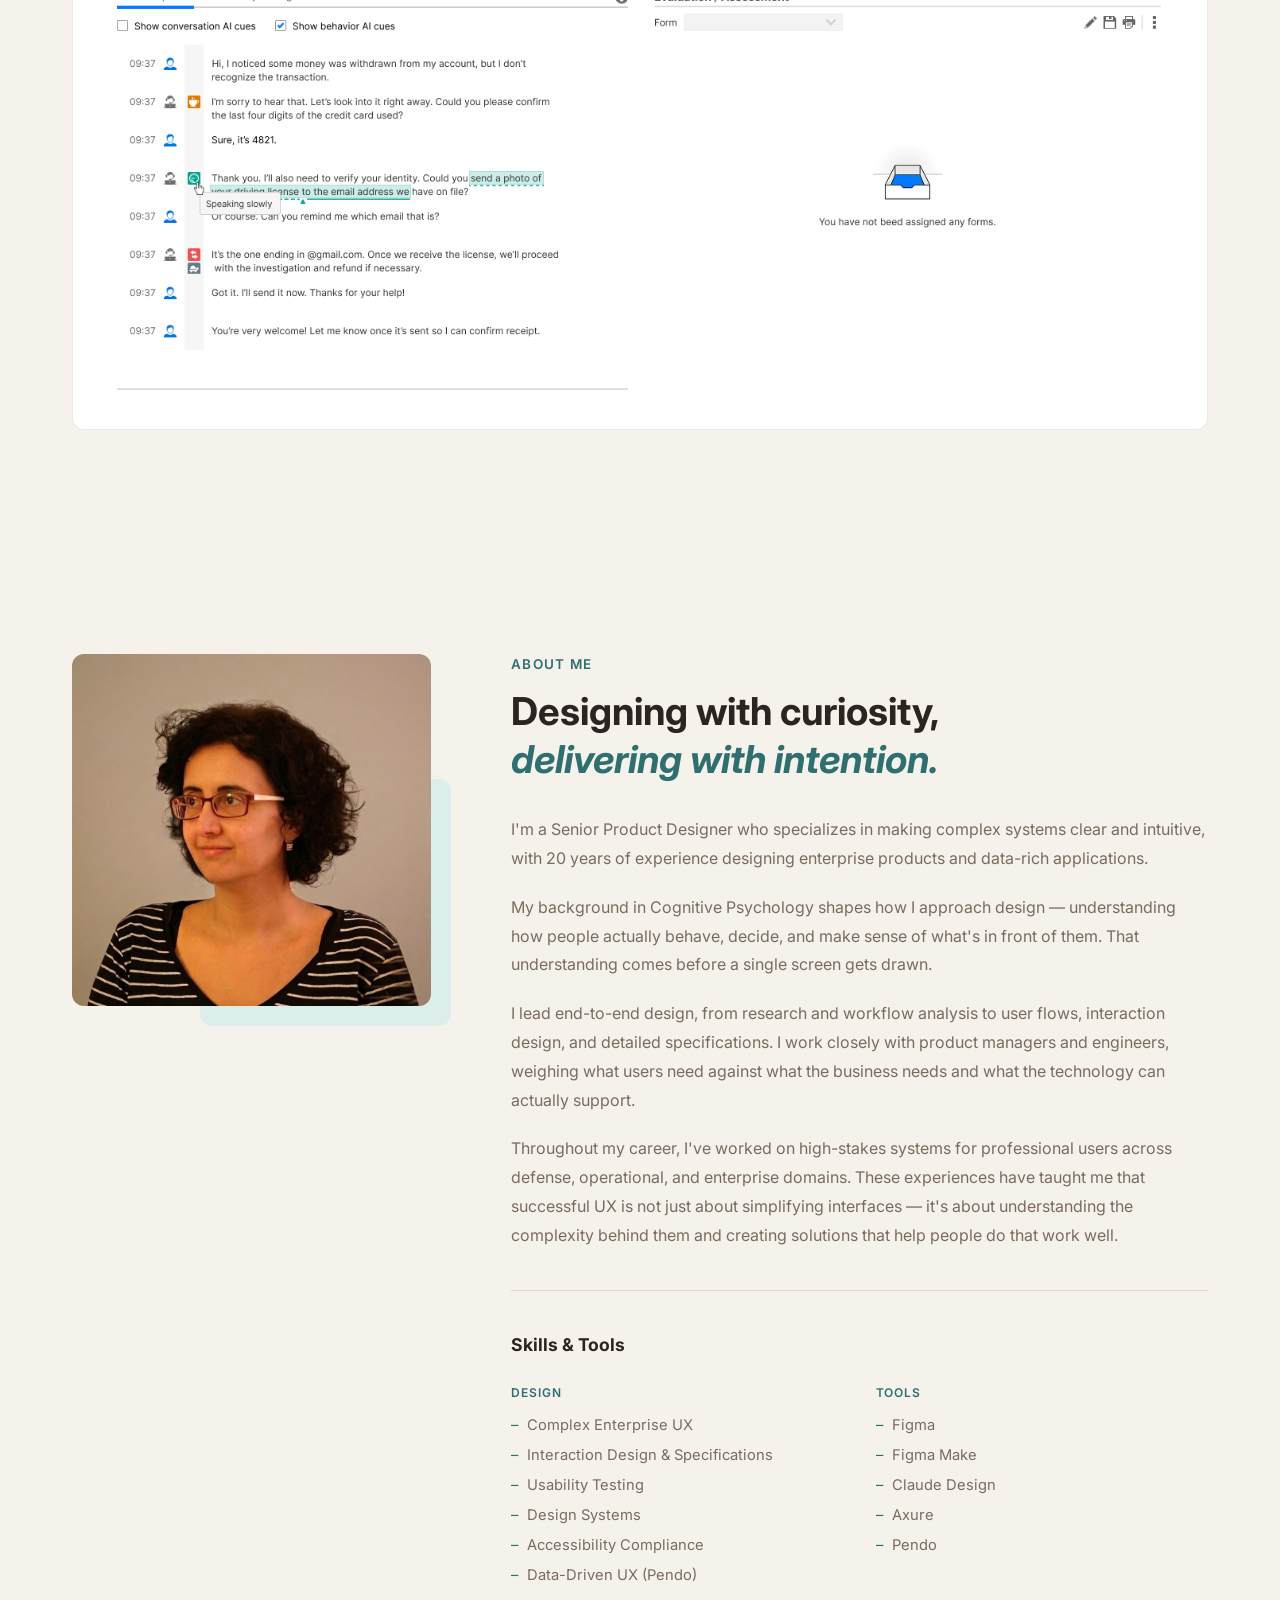
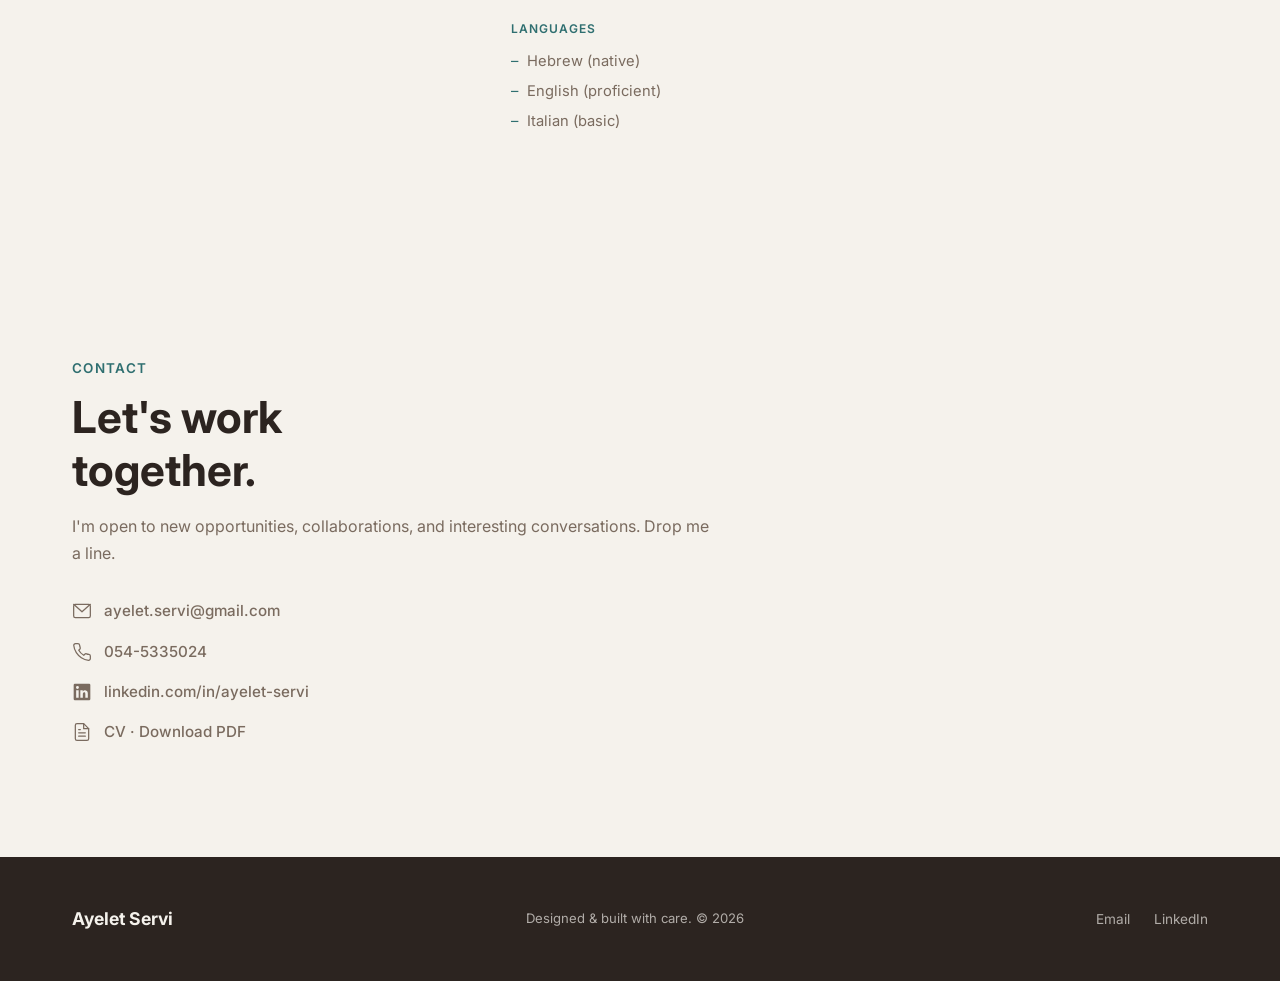
==== commit 5ce7616a: "Polish About Me bio Normalize apostrophes to match the rest of the site, remove a repeated "complex " ====
--- a/docs/index.html
+++ b/docs/index.html
@@ -225,16 +225,16 @@
             </h2>
             <div class="about-bio">
               <p>
-                I’m a Senior Product Designer who specializes in making complex systems clear and intuitive, with 20 years of experience designing enterprise products and data-rich applications.
+                I'm a Senior Product Designer who specializes in making complex systems clear and intuitive, with 20 years of experience designing enterprise products and data-rich applications.
               </p>
               <p>
-                My background in Cognitive Psychology shapes the way I approach design — seeking to understand user behavior, decision-making, and the context in which people interact with products. I believe great UX starts with deep understanding before moving into solutions.
+                My background in Cognitive Psychology shapes how I approach design — understanding how people actually behave, decide, and make sense of what's in front of them. That understanding comes before a single screen gets drawn.
               </p>
               <p>
-                I lead end-to-end design, from research and workflow analysis to user flows, interaction design, and detailed specifications. I collaborate closely with product managers and engineers to create experiences that balance user needs, business goals, and technical constraints.
+                I lead end-to-end design, from research and workflow analysis to user flows, interaction design, and detailed specifications. I work closely with product managers and engineers, weighing what users need against what the business needs and what the technology can actually support.
               </p>
               <p>
-                Throughout my career, I’ve designed complex systems for professional users across defense, operational, and enterprise domains. These experiences have taught me that successful UX is not just about simplifying interfaces — it’s about understanding the complexity behind them and creating solutions that help people work more effectively.
+                Throughout my career, I've worked on high-stakes systems for professional users across defense, operational, and enterprise domains. These experiences have taught me that successful UX is not just about simplifying interfaces — it's about understanding the complexity behind them and creating solutions that help people do that work well.
               </p>
             </div>
             <div class="skills-section">
--- a/docs/css/style.css
+++ b/docs/css/style.css
@@ -534,7 +534,7 @@
 
 .footer-copy {
   font-size: 0.82rem;
-  color: rgba(249, 246, 241, 0.5);
+  color: rgba(249, 246, 241, 0.65);
 }
 
 .footer-links {
@@ -543,7 +543,7 @@
 }
 .footer-links a {
   font-size: 0.85rem;
-  color: rgba(249, 246, 241, 0.55);
+  color: rgba(249, 246, 241, 0.65);
   transition: color 0.2s;
 }
 .footer-links a:hover { color: var(--bg); }
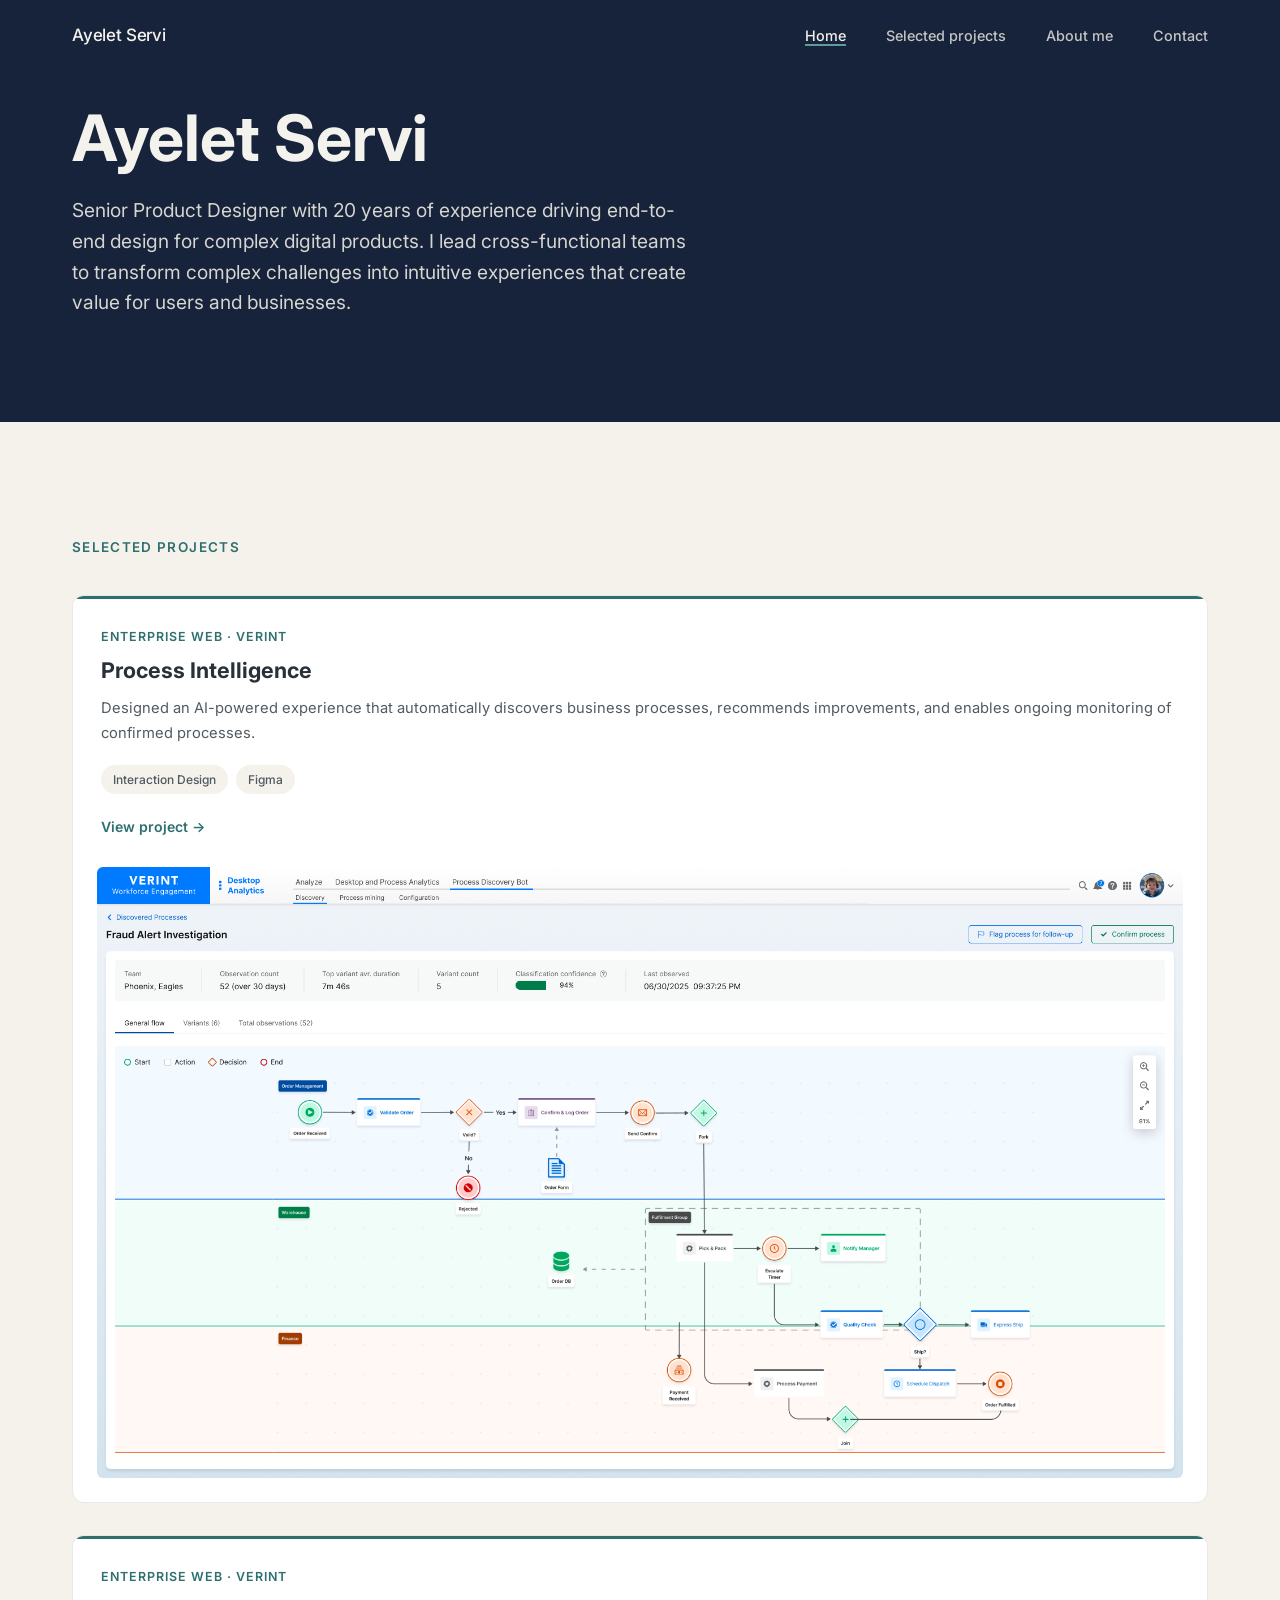
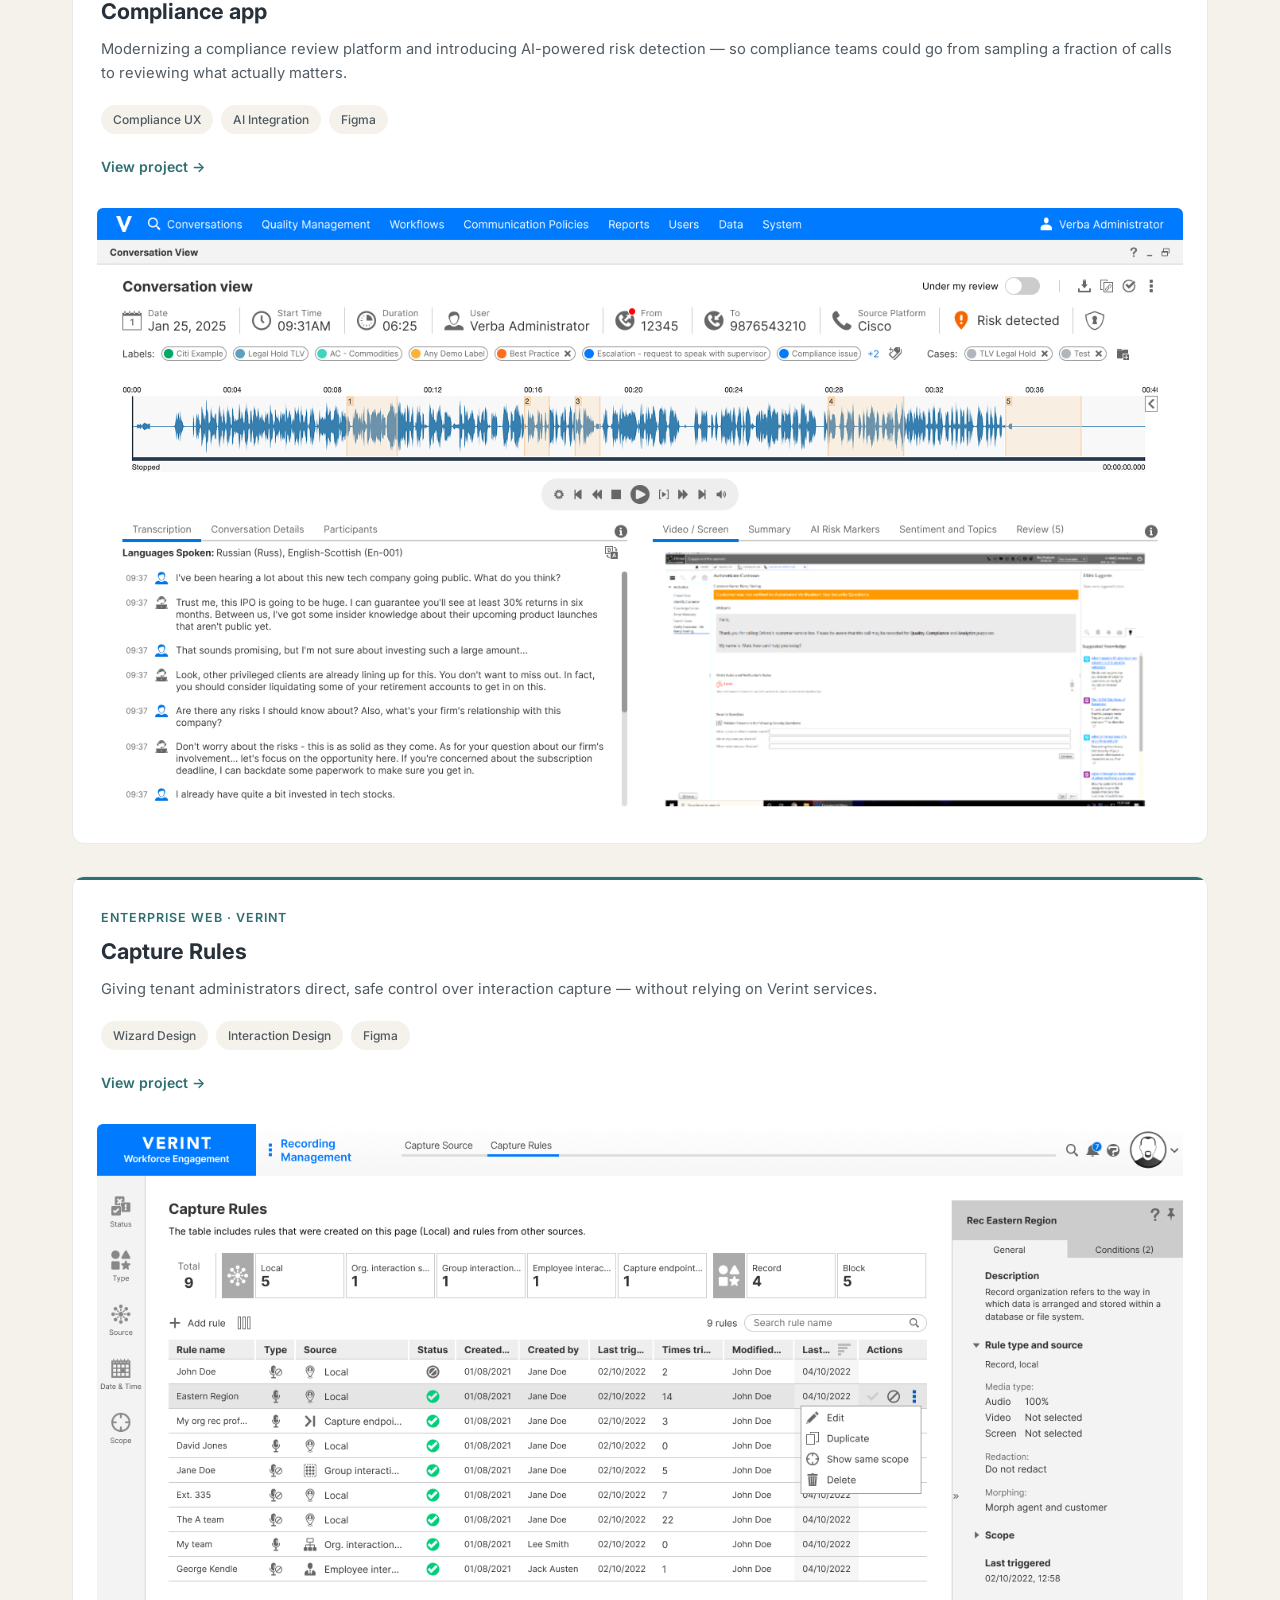
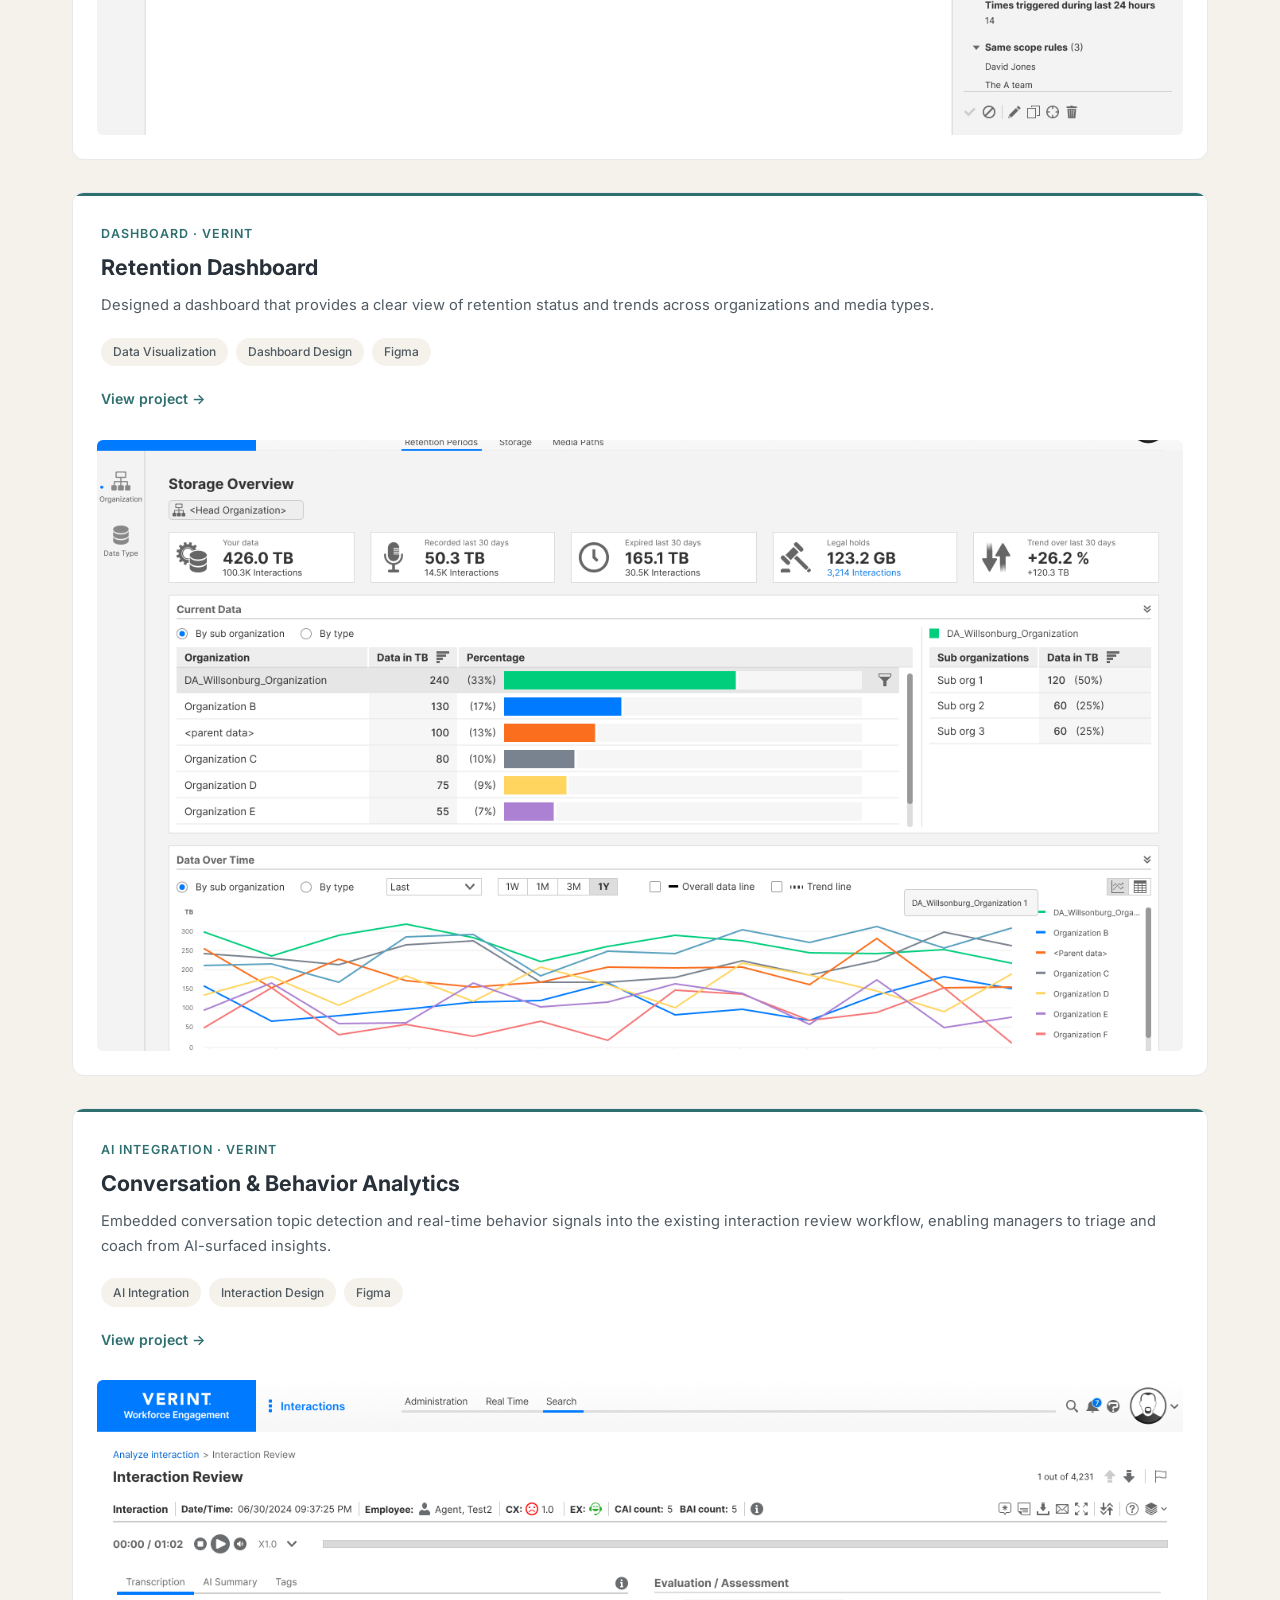
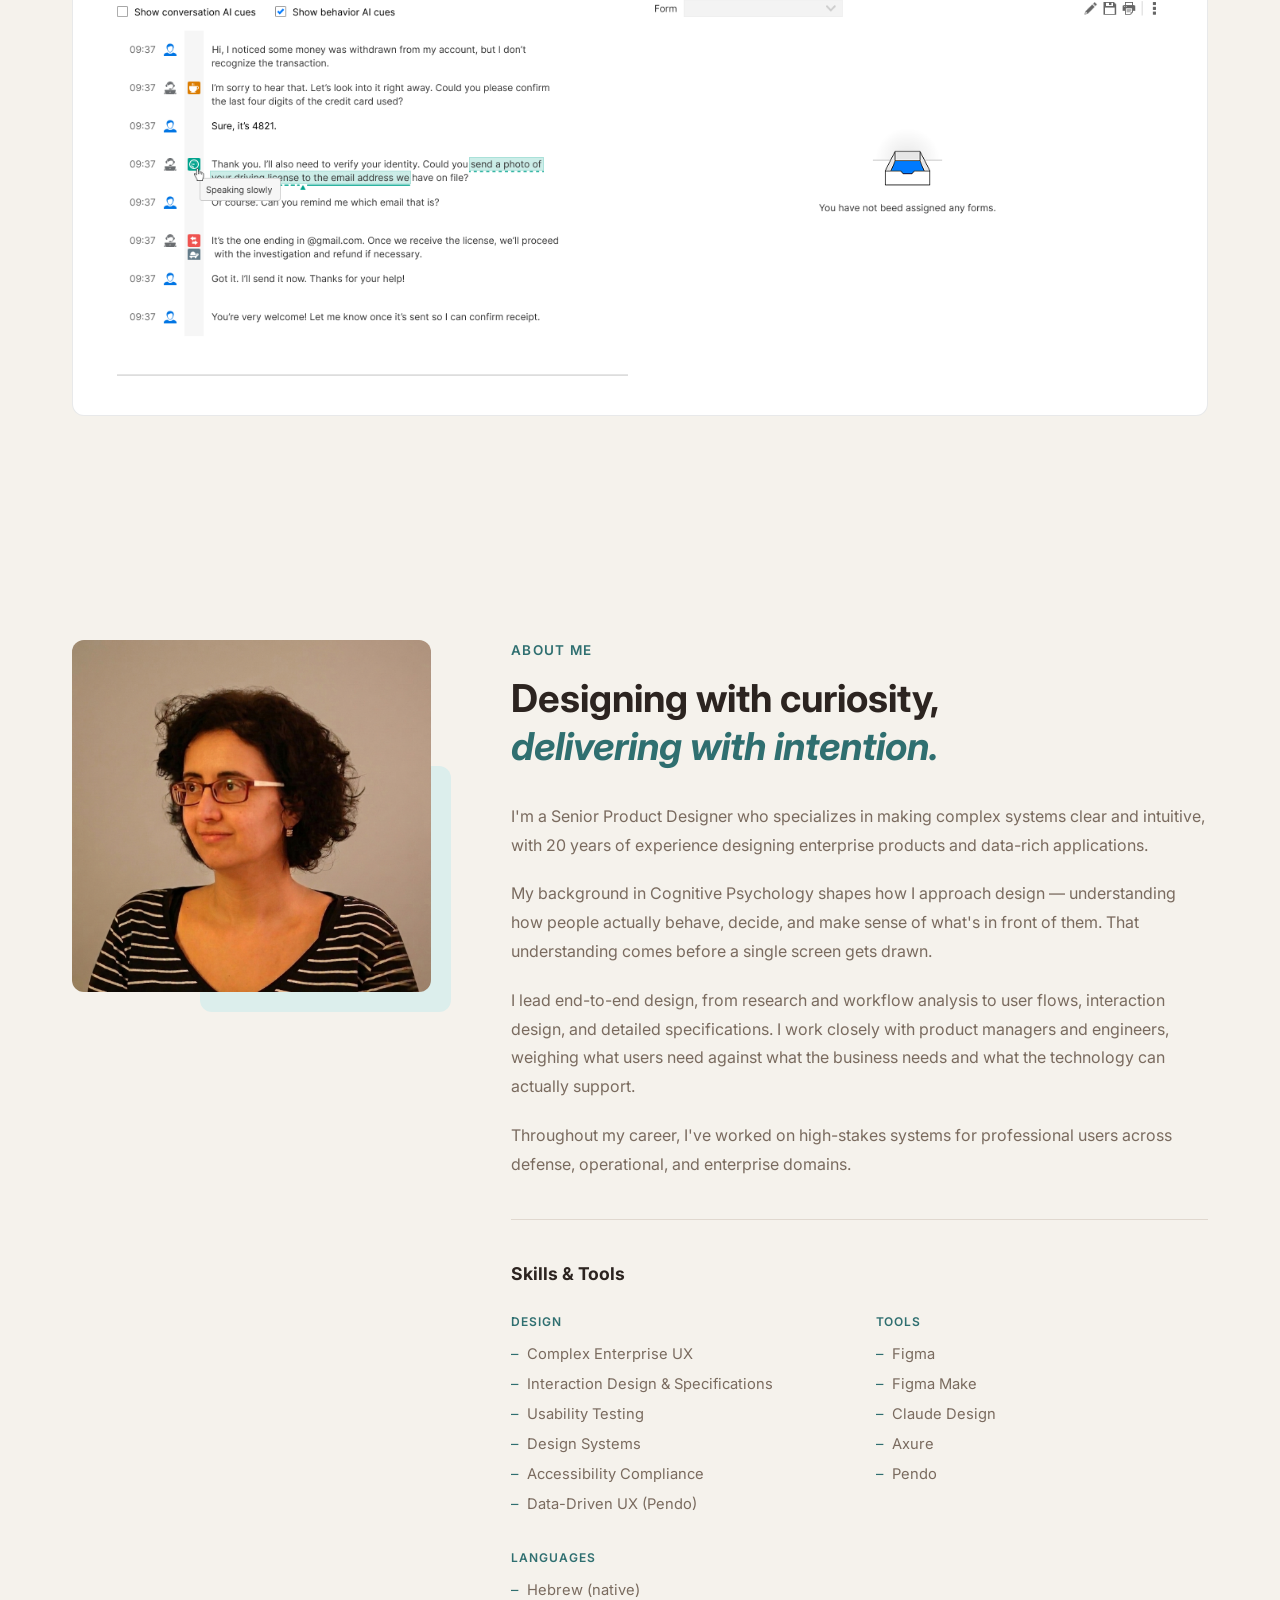
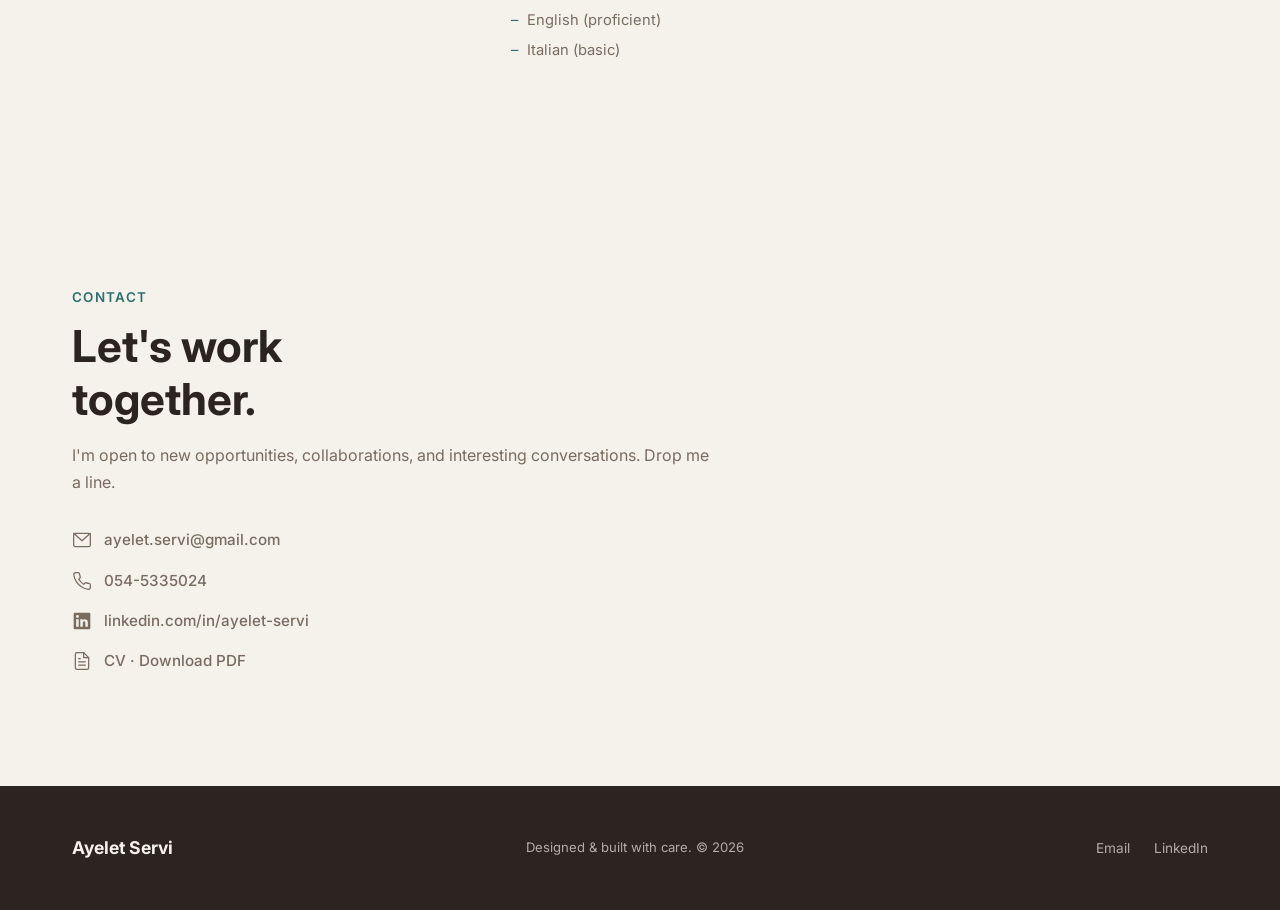
==== commit aac88a09: "Trim unclear closing sentence from About Me bio Remove the "hiding complexity" thesis statement — it" ====
--- a/docs/index.html
+++ b/docs/index.html
@@ -234,7 +234,7 @@
                 I lead end-to-end design, from research and workflow analysis to user flows, interaction design, and detailed specifications. I work closely with product managers and engineers, weighing what users need against what the business needs and what the technology can actually support.
               </p>
               <p>
-                Throughout my career, I've worked on high-stakes systems for professional users across defense, operational, and enterprise domains. These experiences have taught me that successful UX is not just about simplifying interfaces — it's about understanding the complexity behind them and creating solutions that help people do that work well.
+                Throughout my career, I've worked on high-stakes systems for professional users across defense, operational, and enterprise domains.
               </p>
             </div>
             <div class="skills-section">
--- a/docs/css/style.css
+++ b/docs/css/style.css
@@ -246,7 +246,7 @@
 
 .hero-name {
   font-family: var(--font-serif);
-  font-size: clamp(3rem, 6vw, 5.5rem);
+  font-size: clamp(2.5rem, 5vw, 4.25rem);
   font-weight: 700;
   line-height: 1.05;
   margin-bottom: 1.5rem;
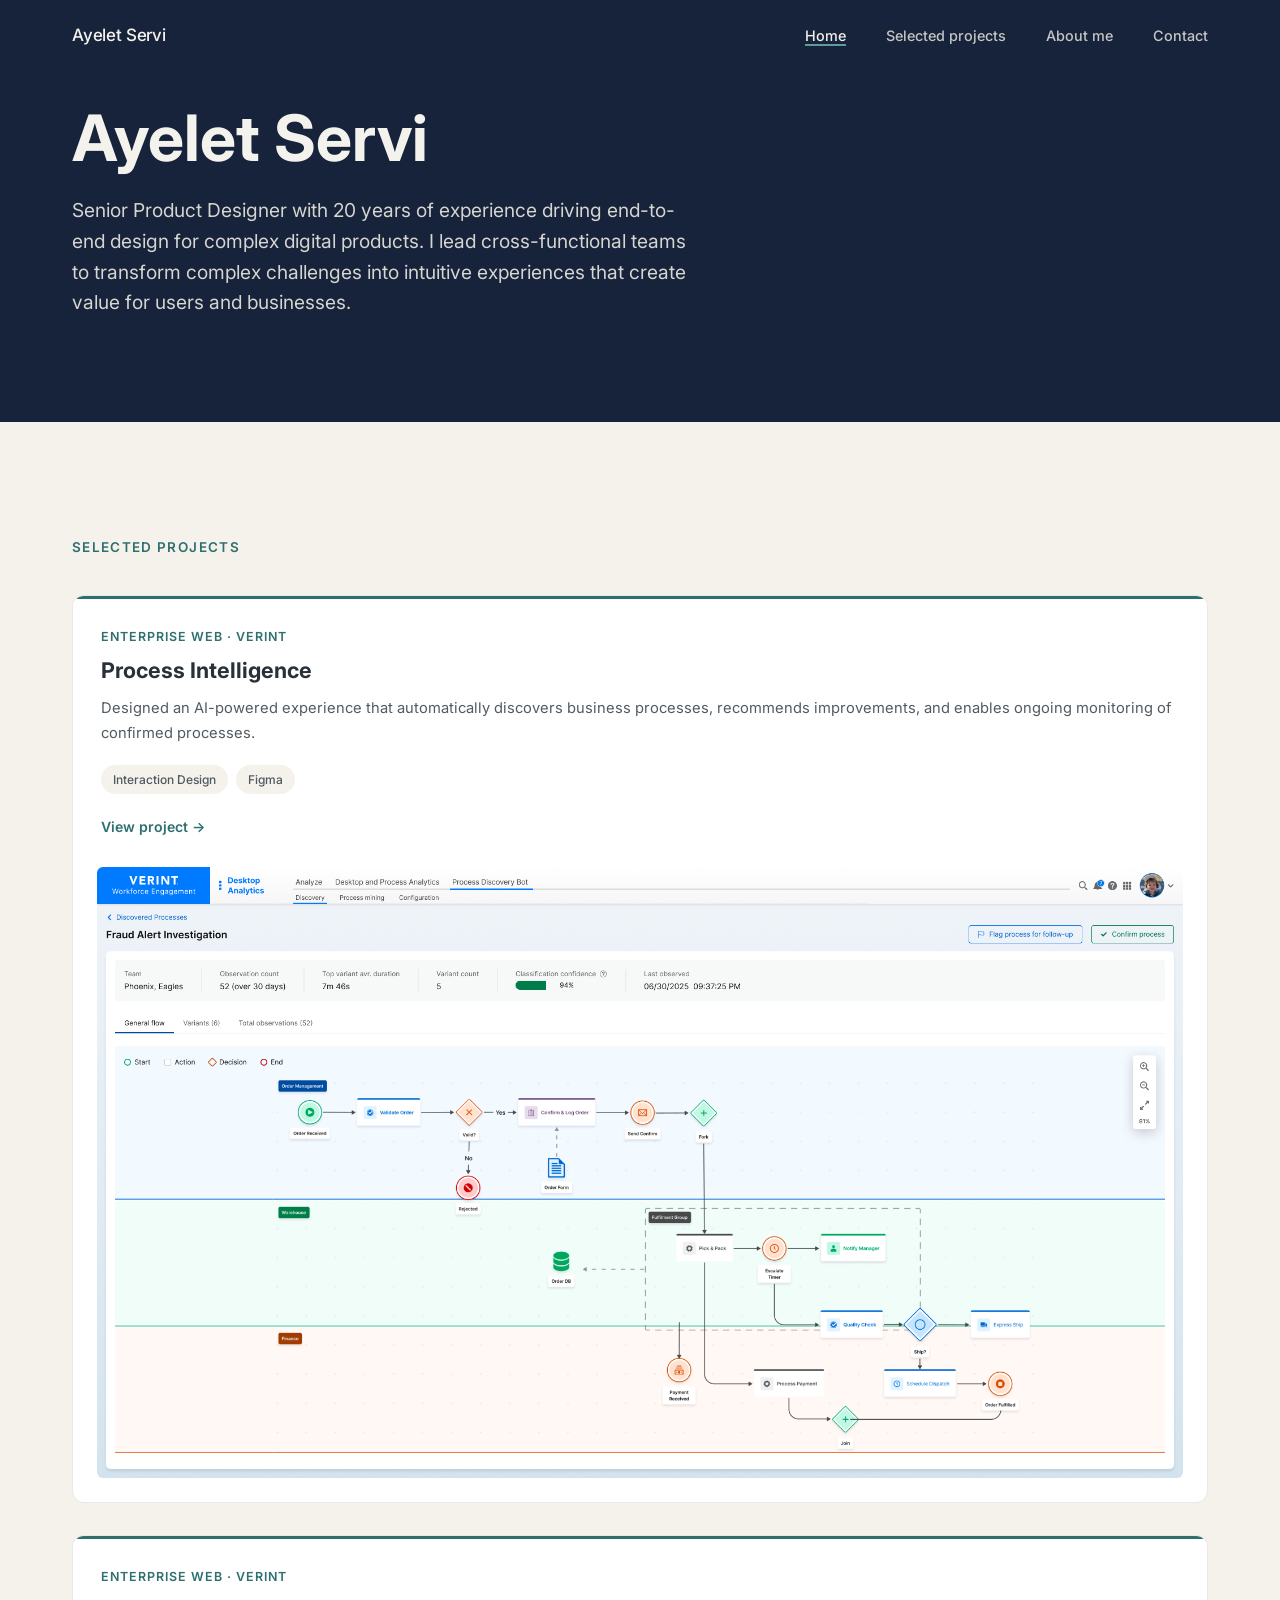
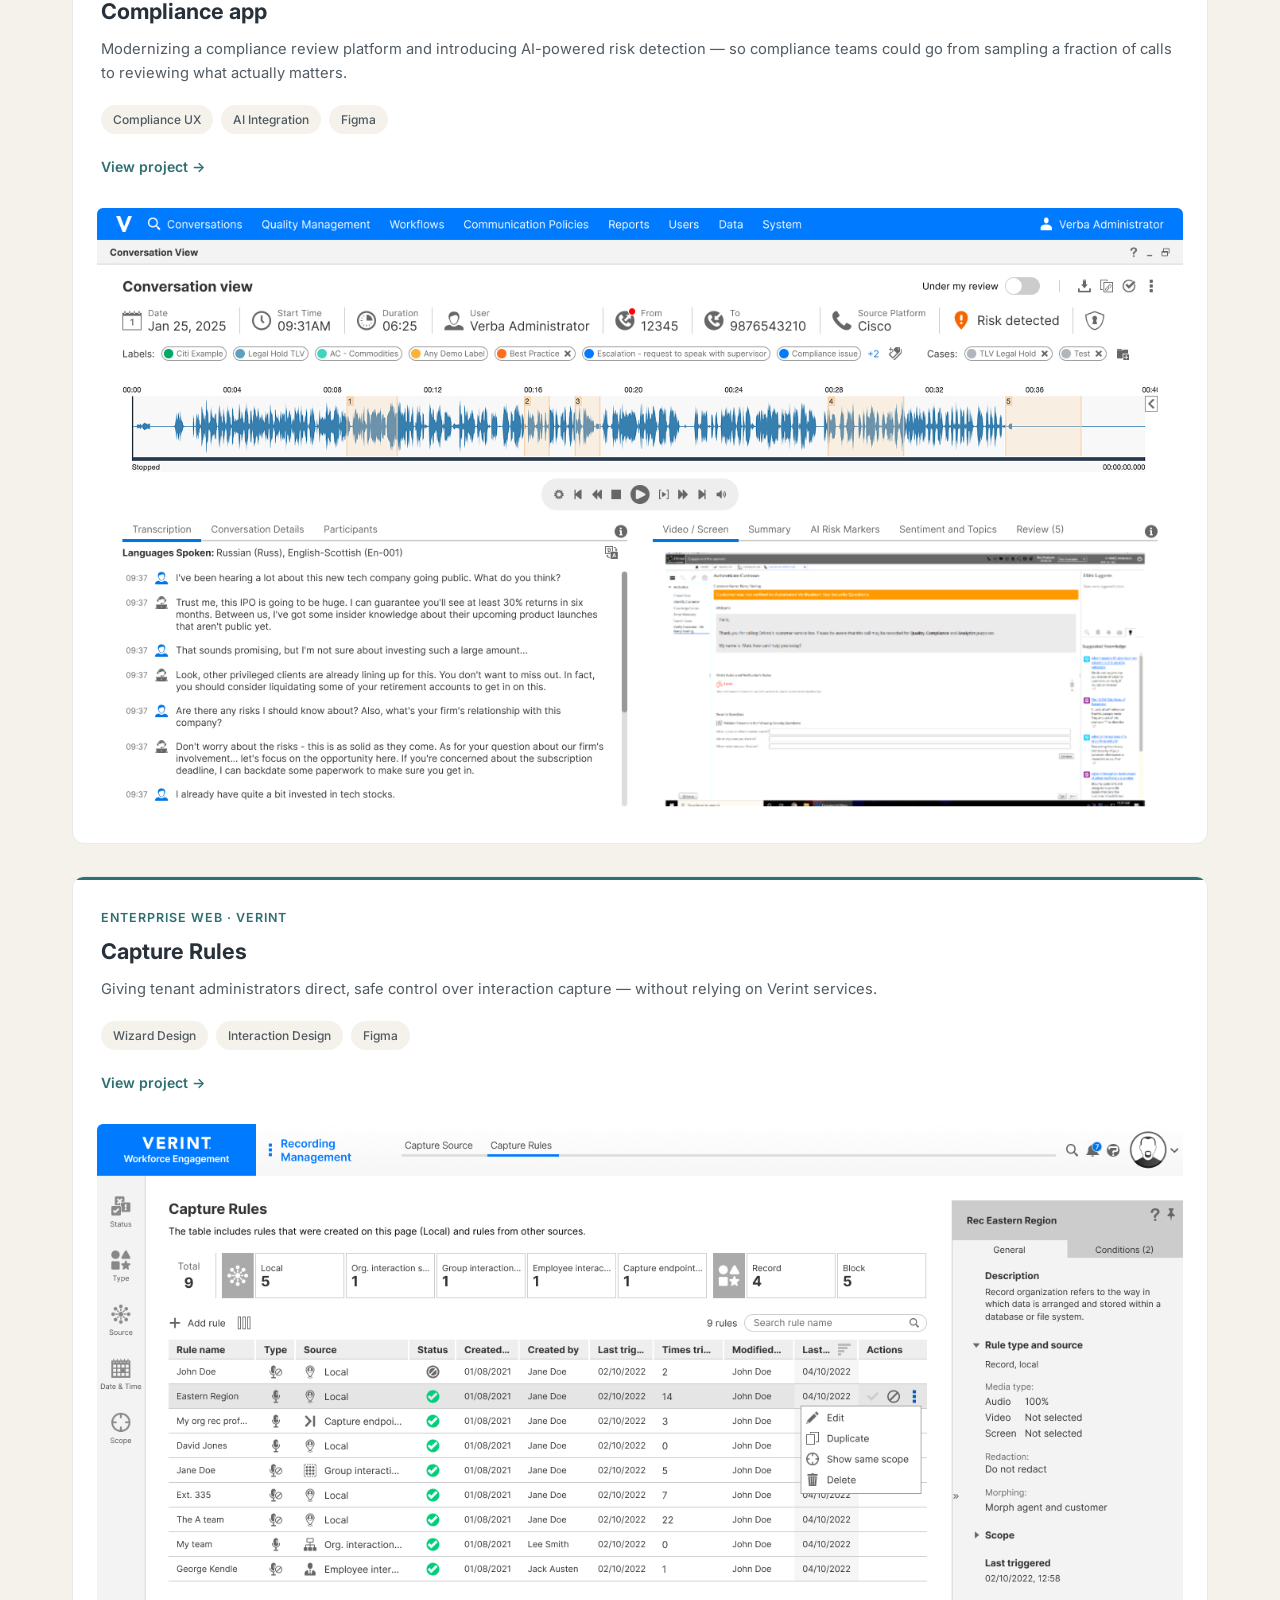
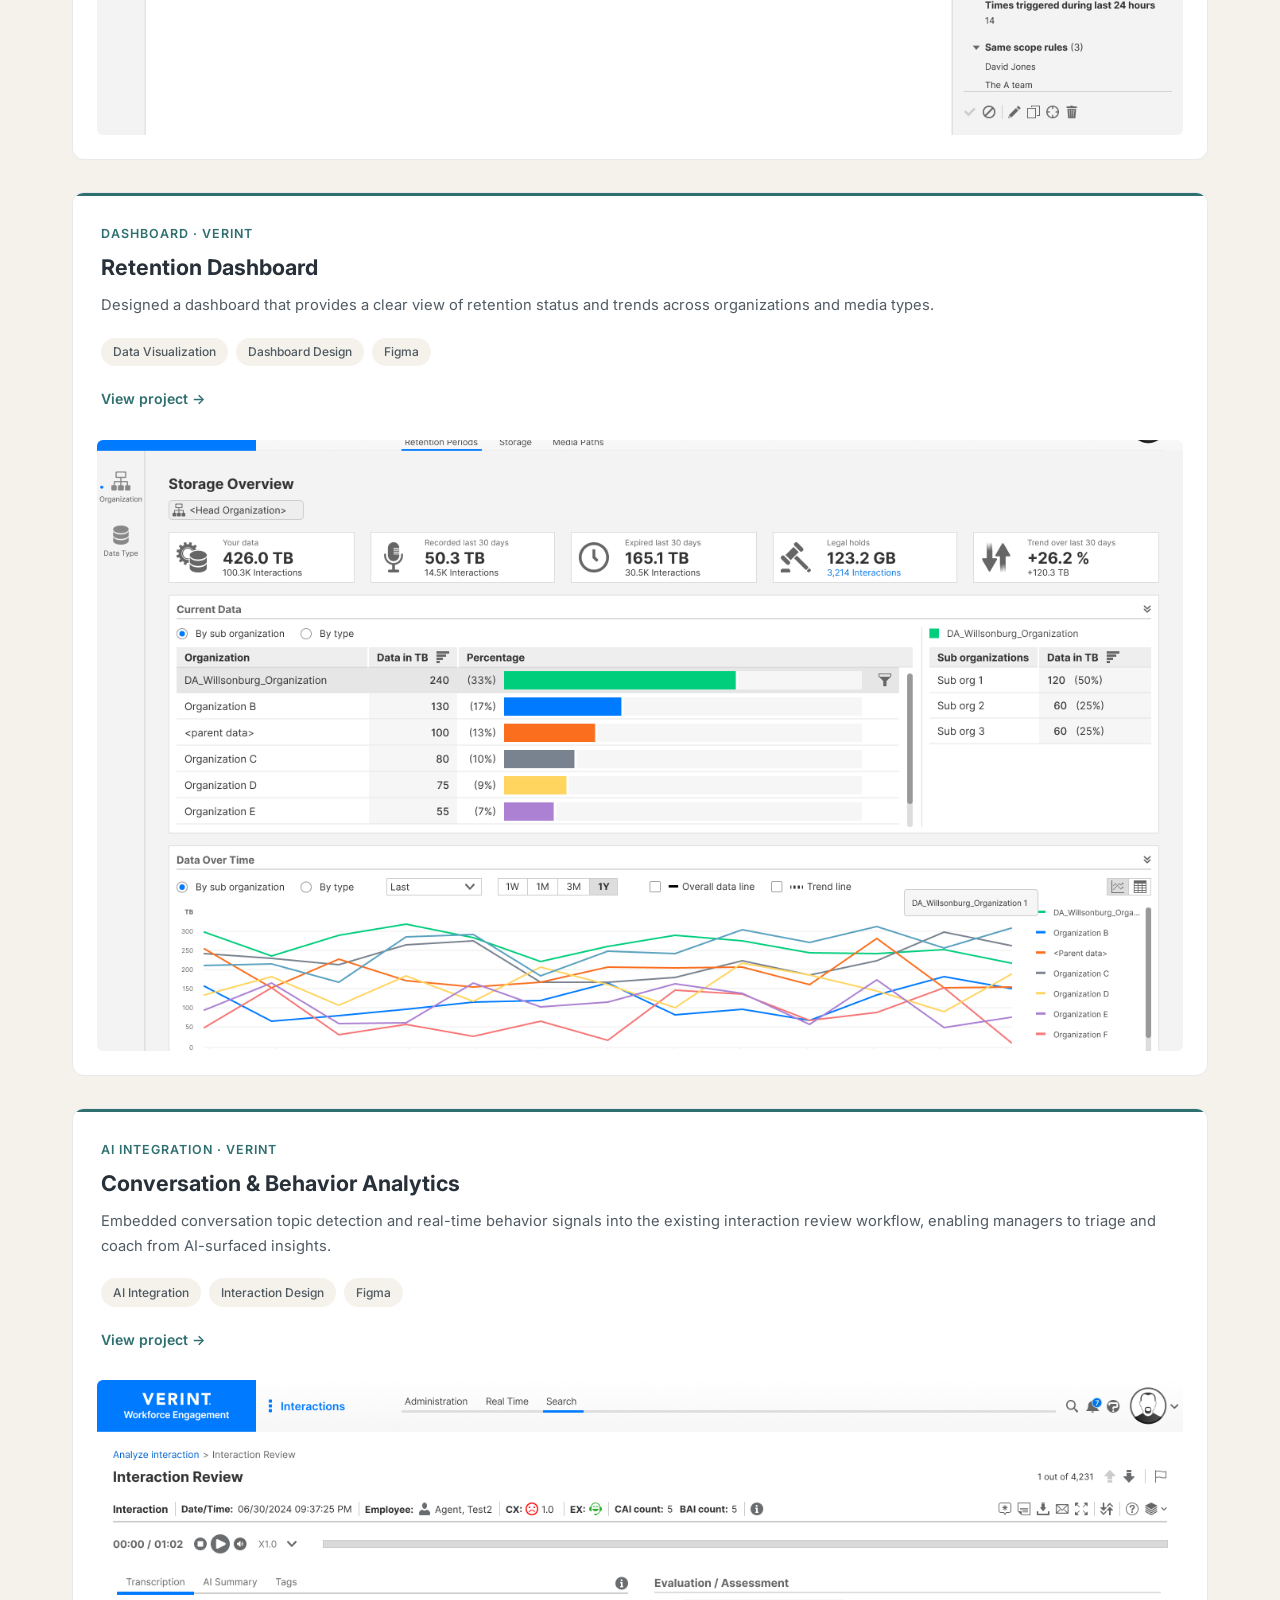
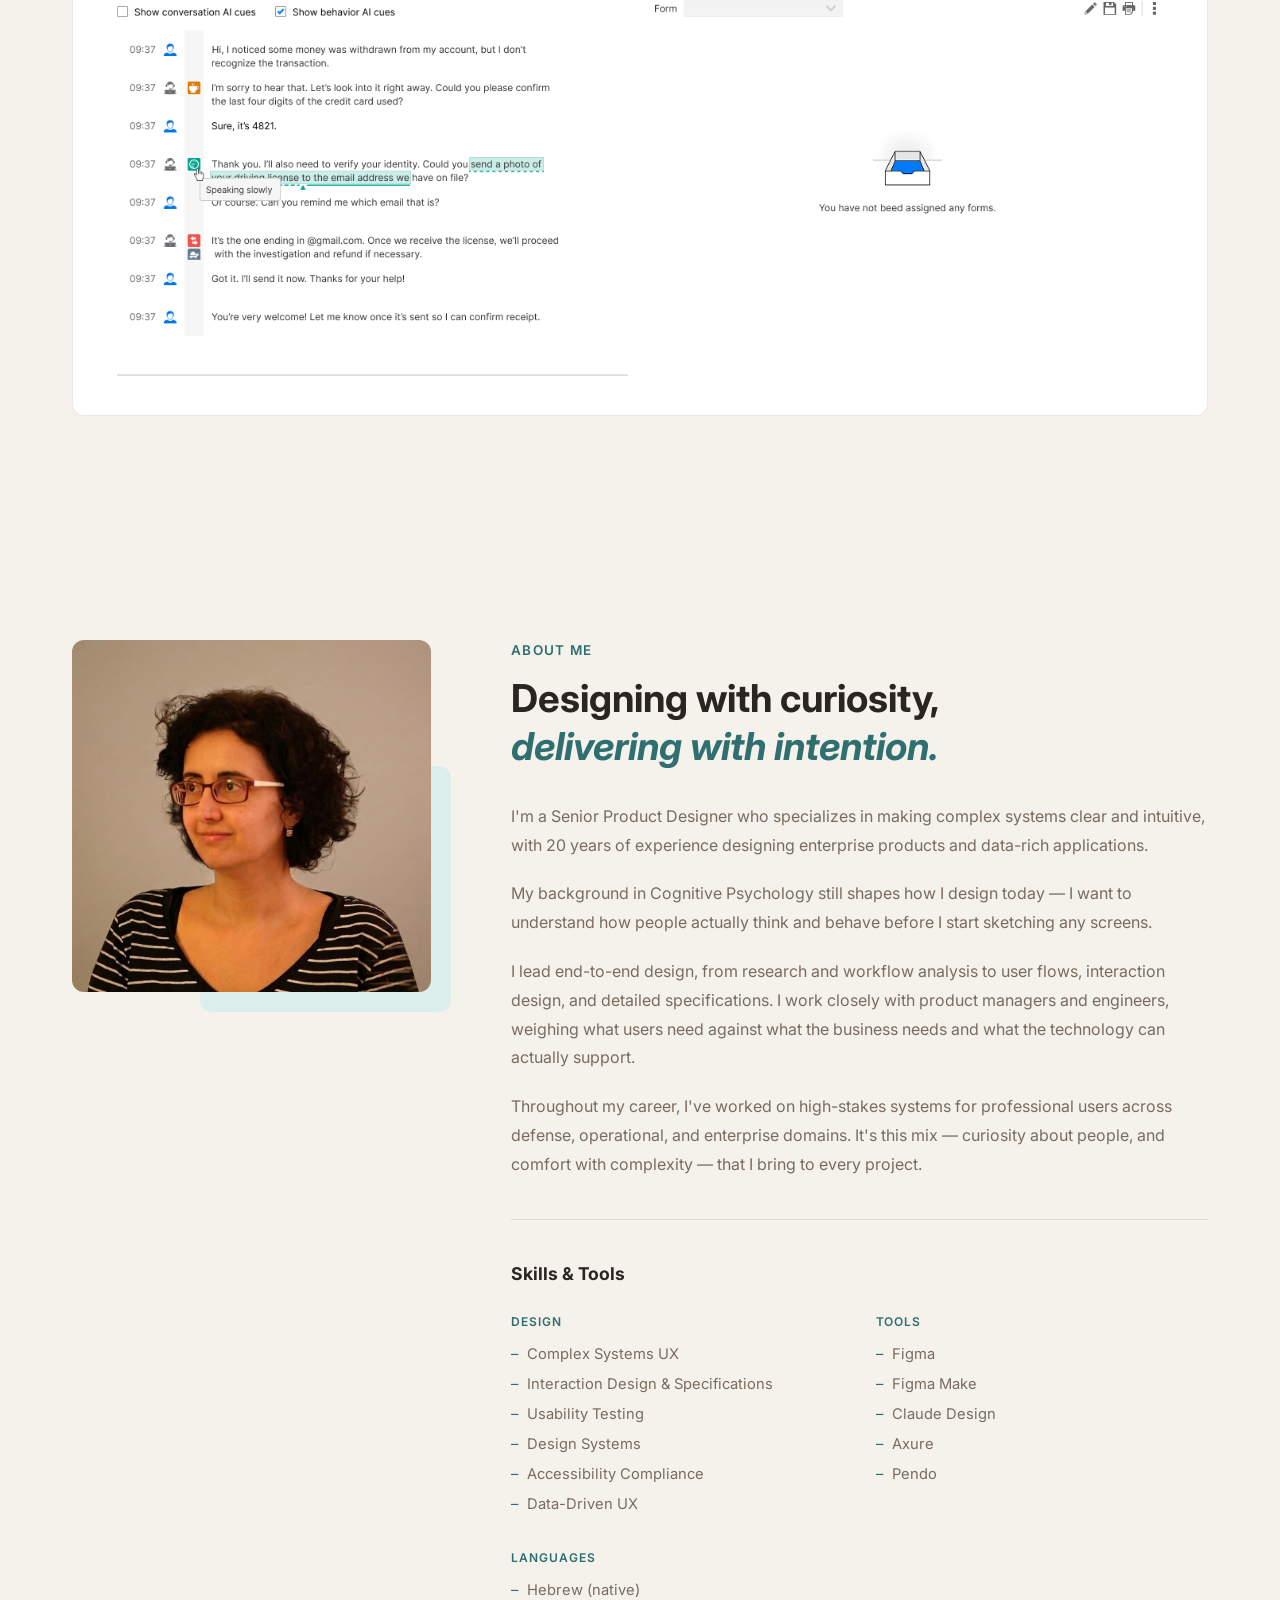
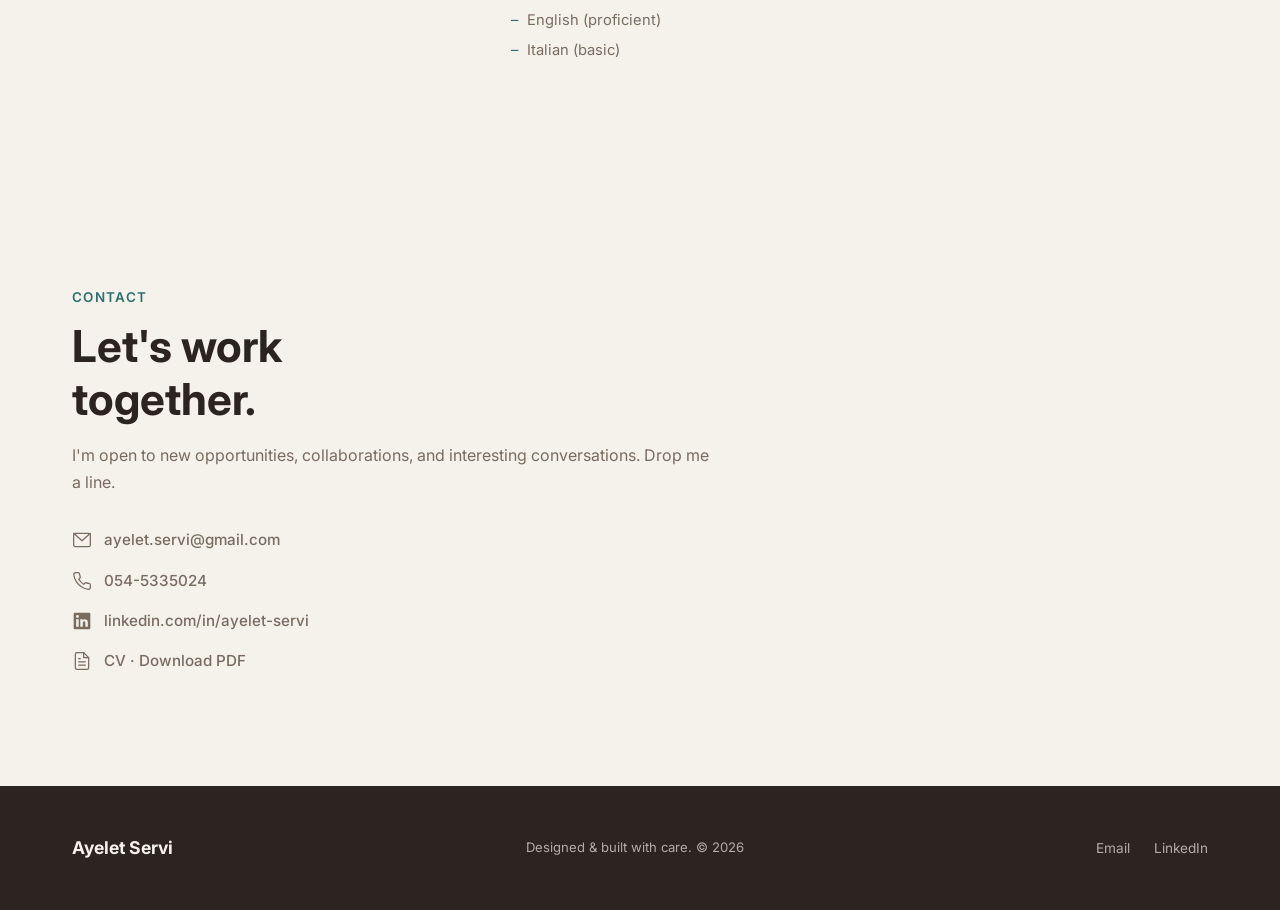
==== commit 4be7be2c: "Final polish pass on About Me bio and skills list Match paragraph 2's tone to the rest of the bio, g" ====
--- a/docs/index.html
+++ b/docs/index.html
@@ -228,13 +228,13 @@
                 I'm a Senior Product Designer who specializes in making complex systems clear and intuitive, with 20 years of experience designing enterprise products and data-rich applications.
               </p>
               <p>
-                My background in Cognitive Psychology shapes how I approach design — understanding how people actually behave, decide, and make sense of what's in front of them. That understanding comes before a single screen gets drawn.
+                My background in Cognitive Psychology still shapes how I design today — I want to understand how people actually think and behave before I start sketching any screens.
               </p>
               <p>
                 I lead end-to-end design, from research and workflow analysis to user flows, interaction design, and detailed specifications. I work closely with product managers and engineers, weighing what users need against what the business needs and what the technology can actually support.
               </p>
               <p>
-                Throughout my career, I've worked on high-stakes systems for professional users across defense, operational, and enterprise domains.
+                Throughout my career, I've worked on high-stakes systems for professional users across defense, operational, and enterprise domains. It's this mix — curiosity about people, and comfort with complexity — that I bring to every project.
               </p>
             </div>
             <div class="skills-section">
@@ -243,12 +243,12 @@
                 <div class="skills-group">
                   <h4>Design</h4>
                   <ul>
-                    <li>Complex Enterprise UX</li>
+                    <li>Complex Systems UX</li>
                     <li>Interaction Design & Specifications</li>
                     <li>Usability Testing</li>
                     <li>Design Systems</li>
                     <li>Accessibility Compliance</li>
-                    <li>Data-Driven UX (Pendo)</li>
+                    <li>Data-Driven UX</li>
                   </ul>
                 </div>
                 <div class="skills-group">
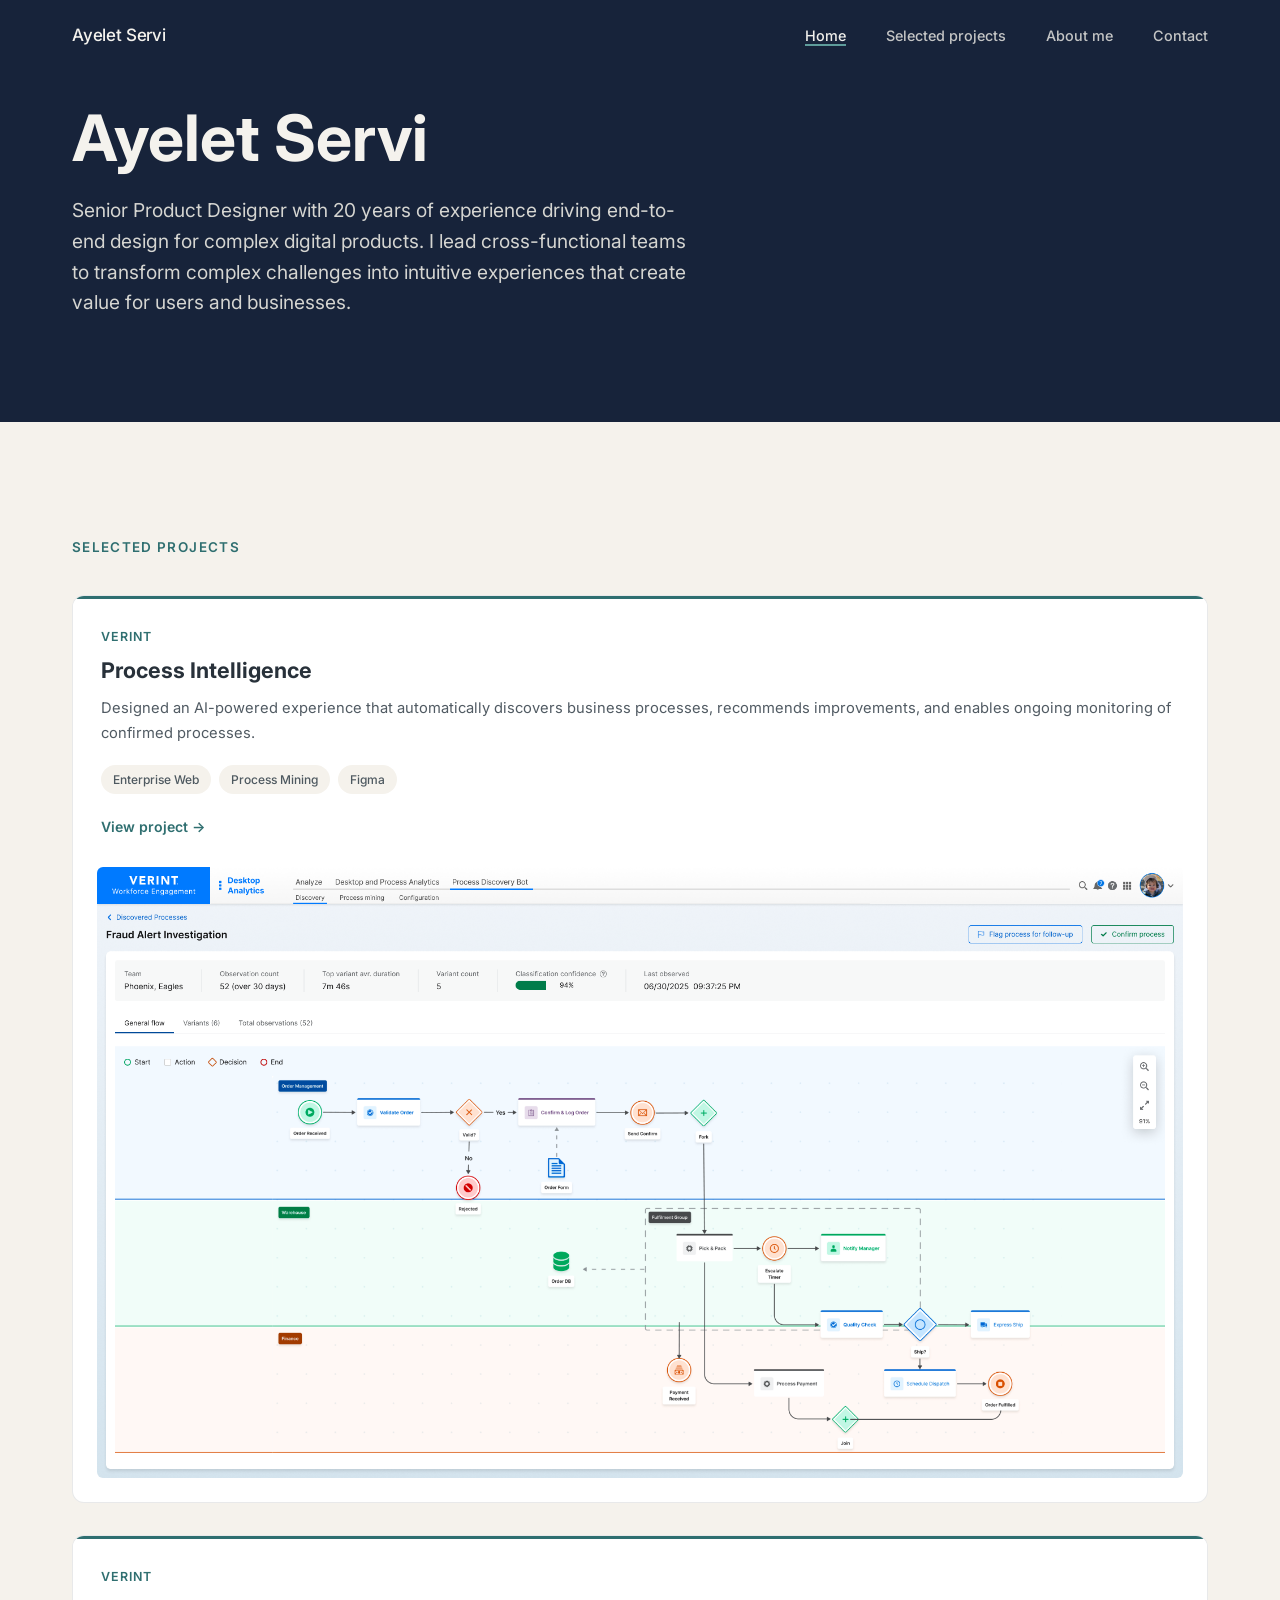
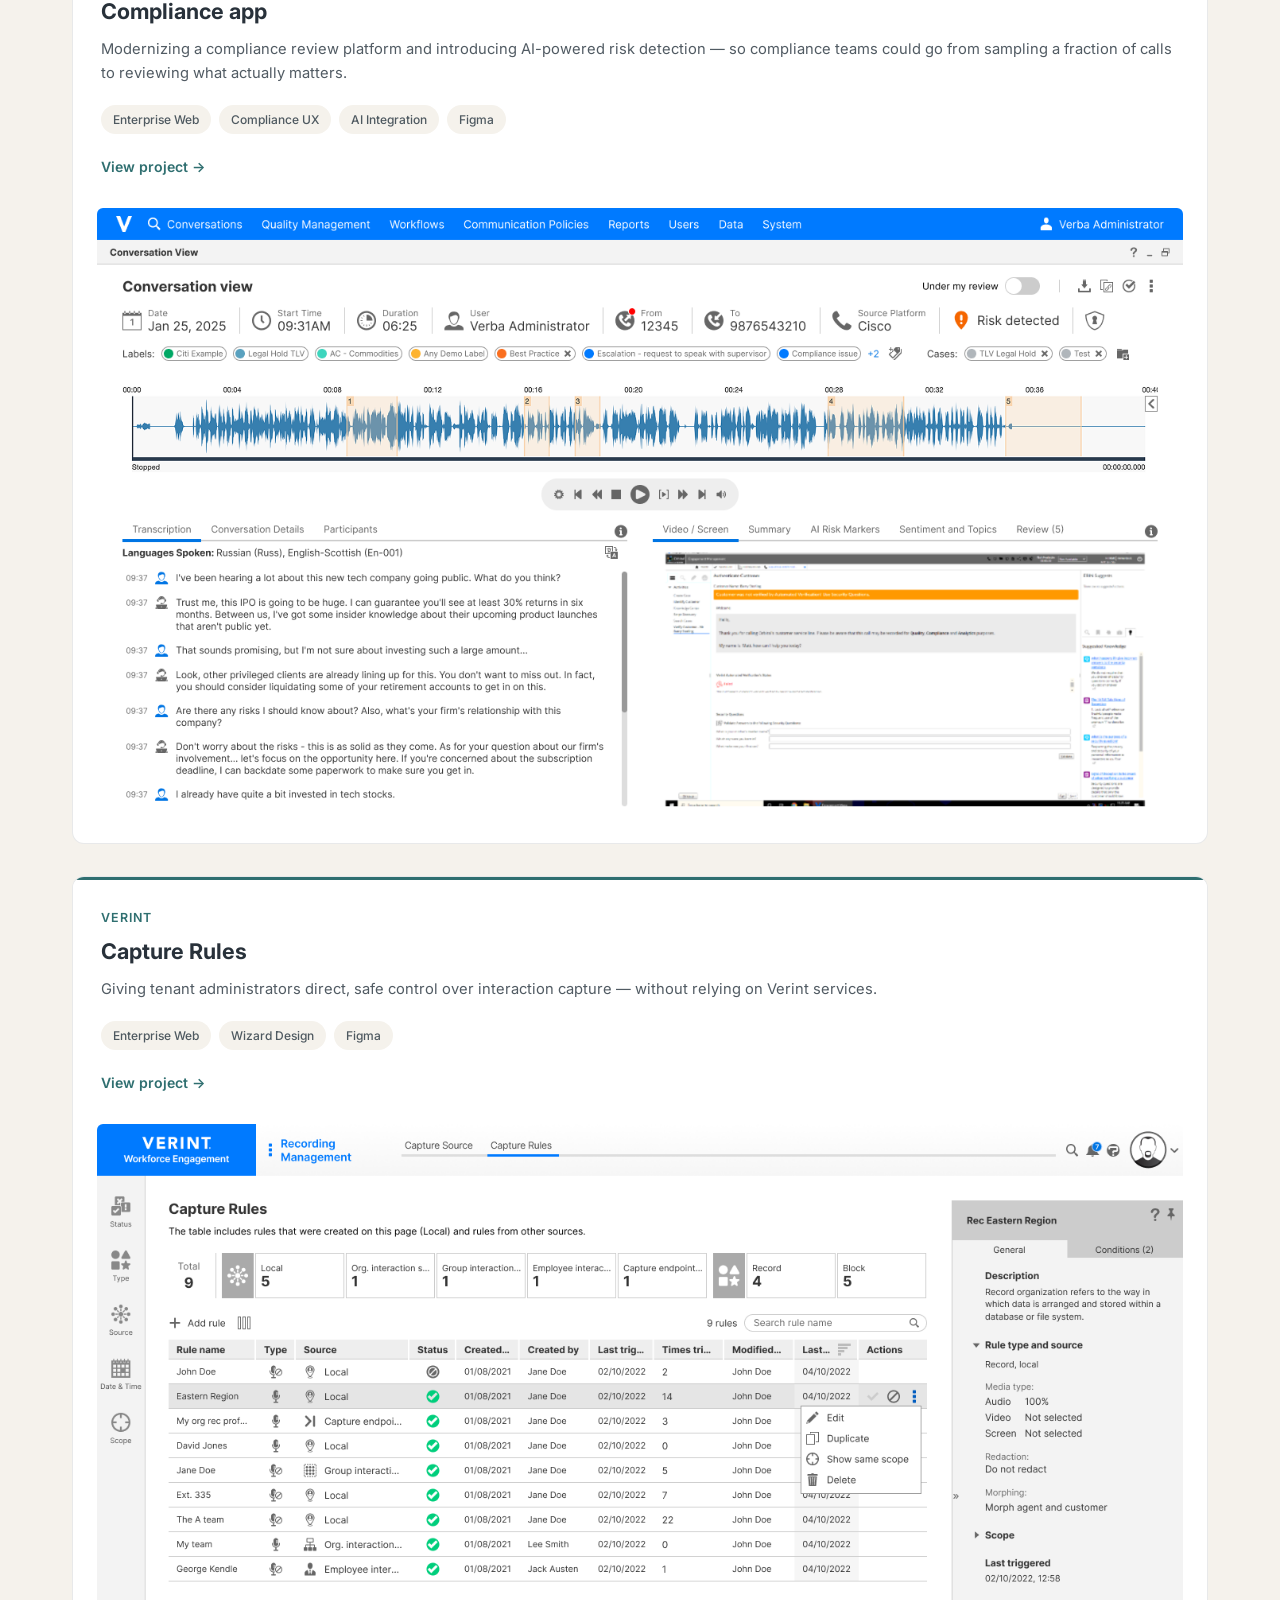
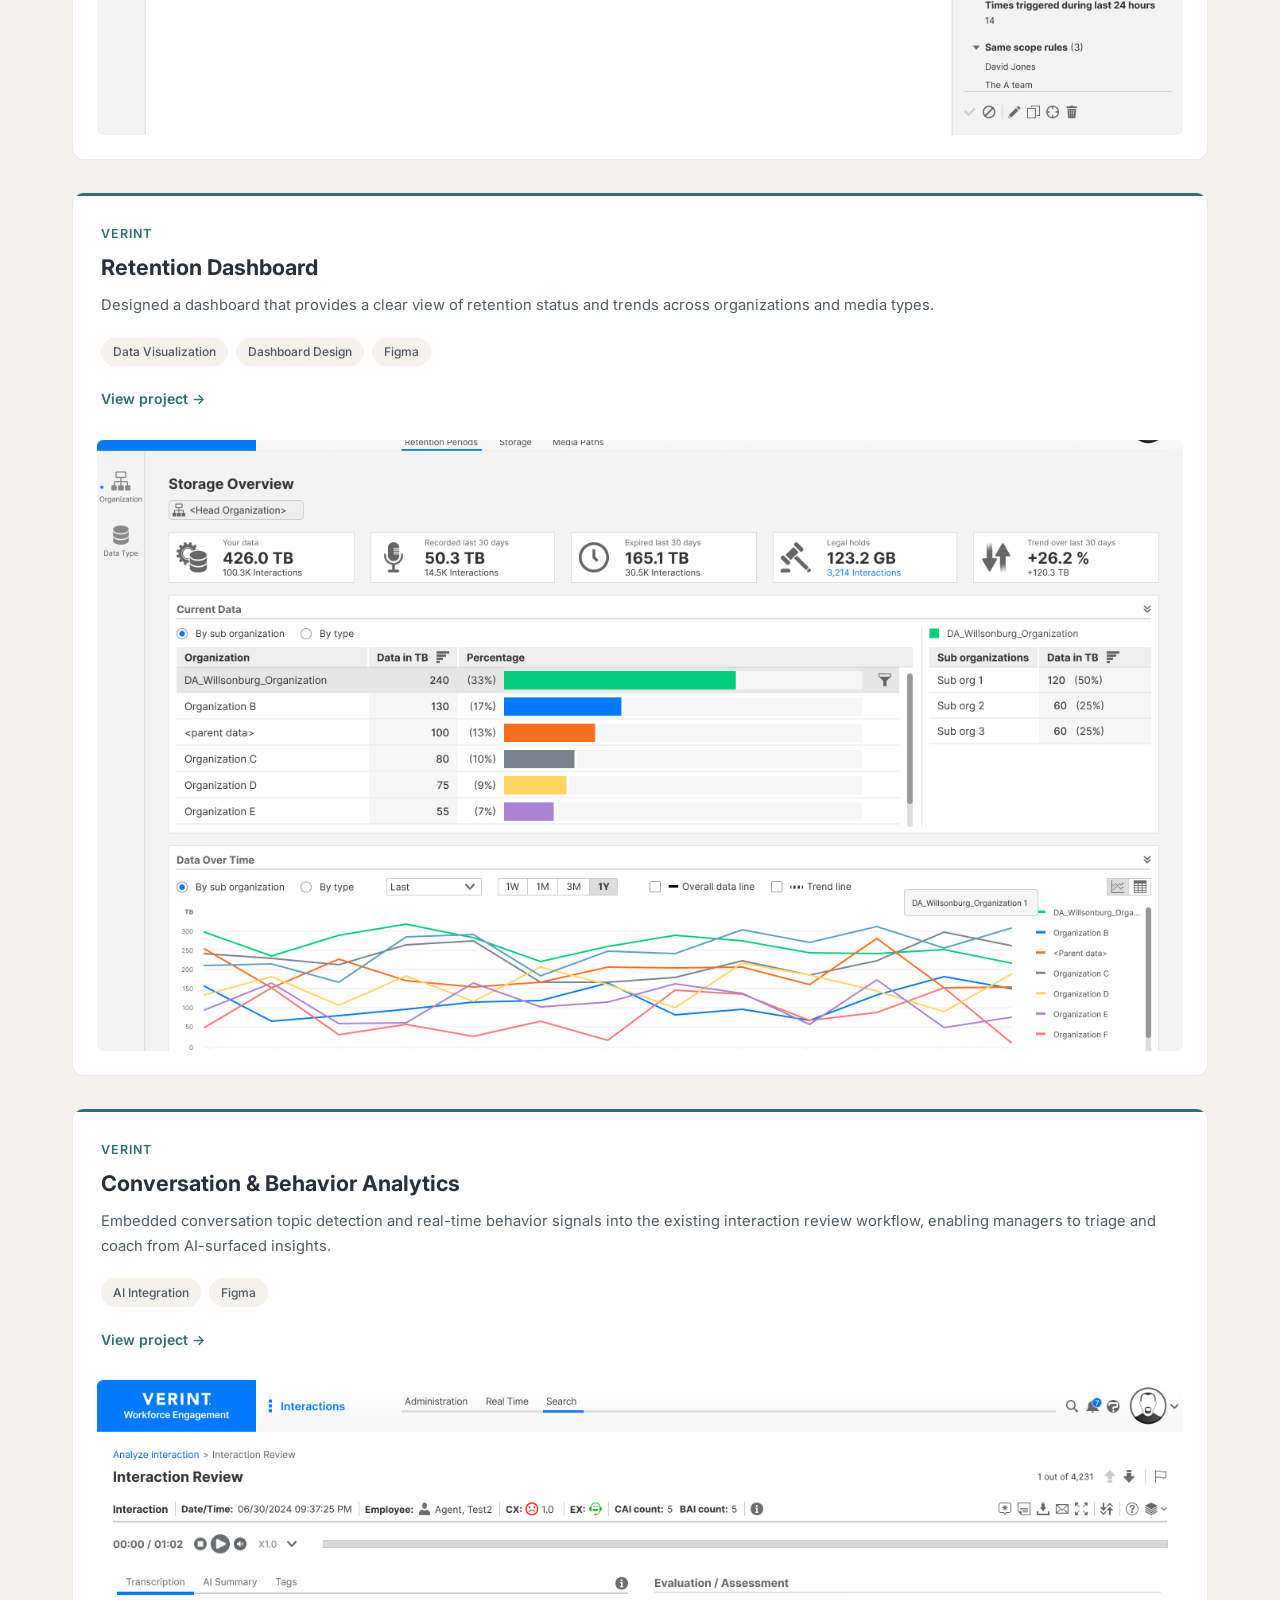
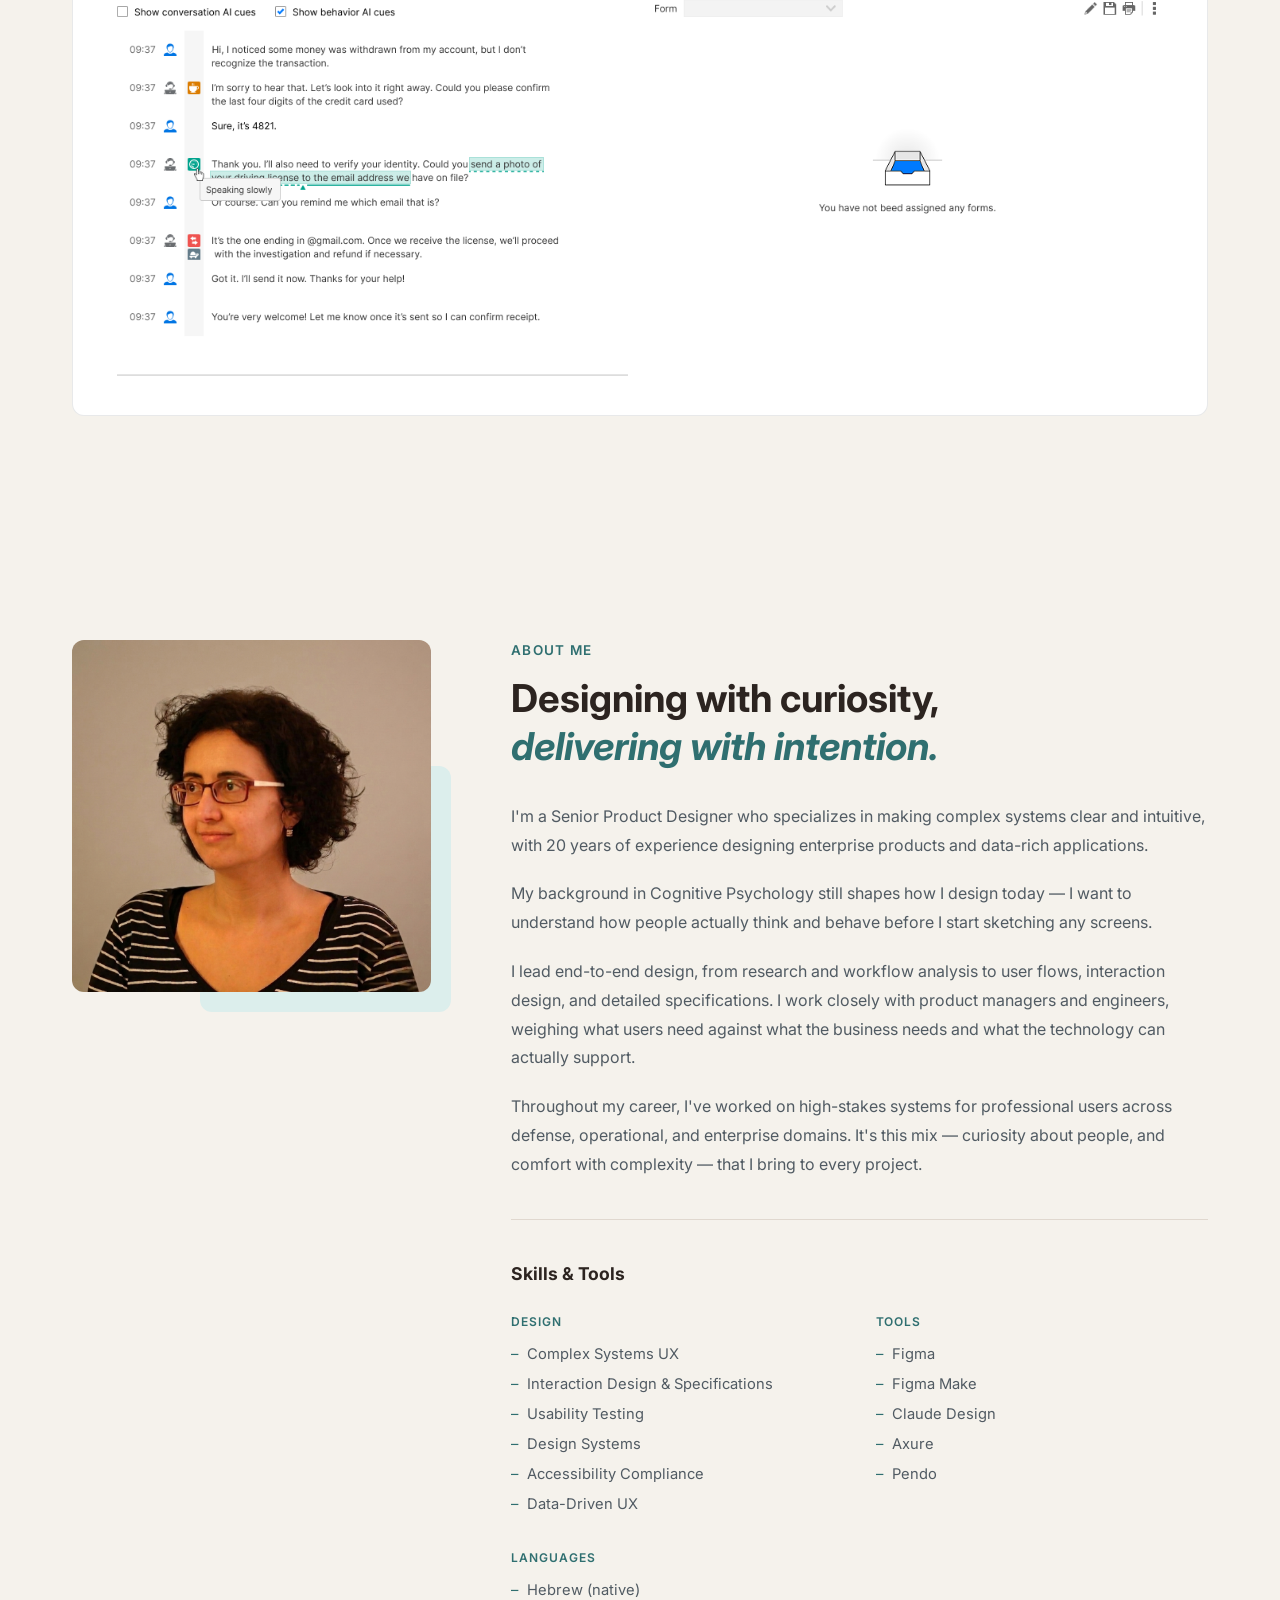
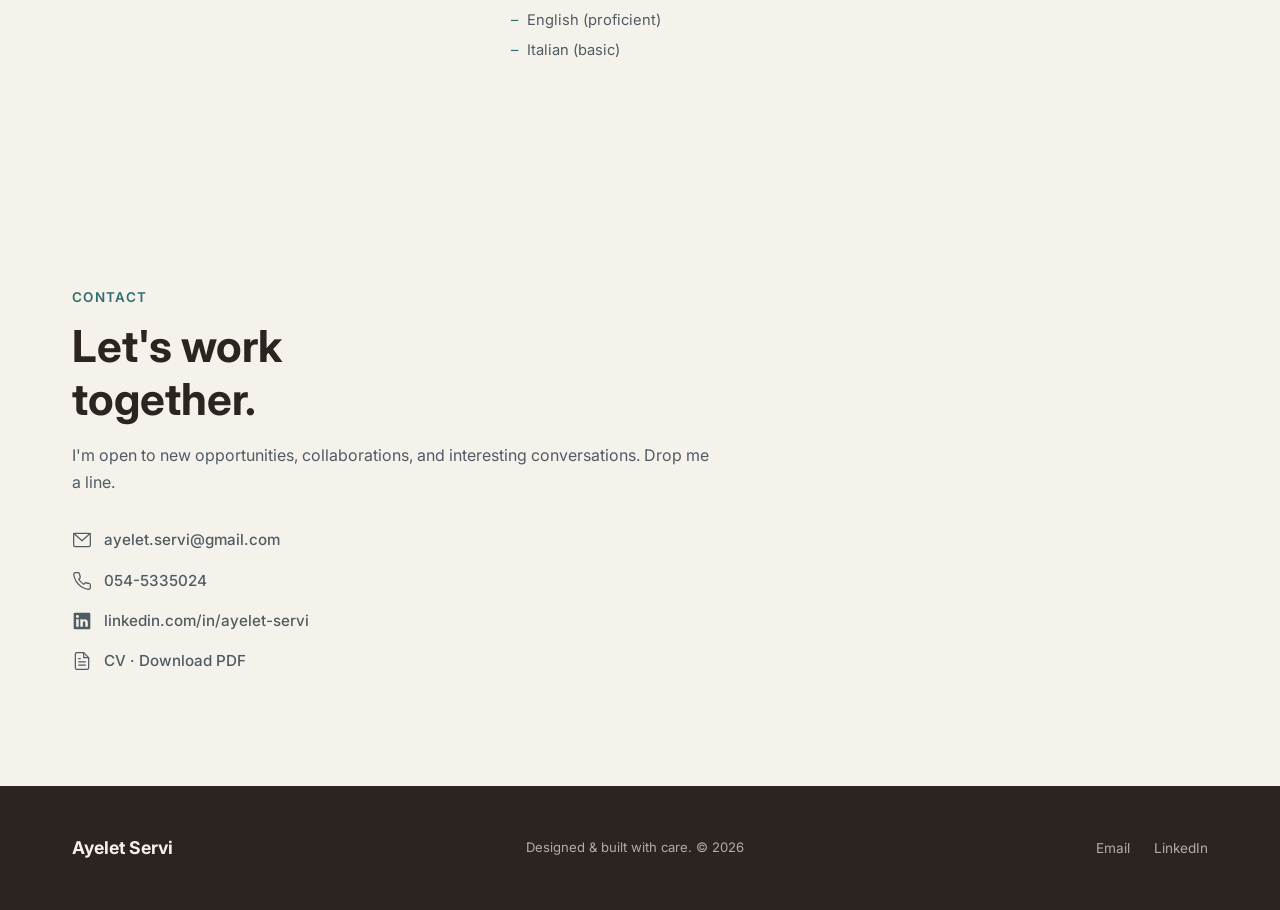
==== commit d42493f7: "Align project card and project page tags Simplify each homepage card's category label to just "Verin" ====
--- a/docs/index.html
+++ b/docs/index.html
@@ -76,11 +76,12 @@
                 />
               </div>
               <div class="project-card__body">
-                <span class="project-card__category">Enterprise Web · Verint</span>
+                <span class="project-card__category">Verint</span>
                 <h3 class="project-card__title">Process Intelligence</h3>
                 <p class="project-card__description">Designed an AI-powered experience that automatically discovers business processes, recommends improvements, and enables ongoing monitoring of confirmed processes.</p>
                 <div class="project-card__meta">
-                  <span class="tag">Interaction Design</span>
+                  <span class="tag">Enterprise Web</span>
+                  <span class="tag">Process Mining</span>
                   <span class="tag">Figma</span>
                 </div>
                 <span class="project-card__cta" aria-hidden="true">View project →</span>
@@ -102,10 +103,11 @@
                 />
               </div>
               <div class="project-card__body">
-                <span class="project-card__category">Enterprise Web · Verint</span>
+                <span class="project-card__category">Verint</span>
                 <h3 class="project-card__title">Compliance app</h3>
                 <p class="project-card__description">Modernizing a compliance review platform and introducing AI-powered risk detection — so compliance teams could go from sampling a fraction of calls to reviewing what actually matters.</p>
                 <div class="project-card__meta">
+                  <span class="tag">Enterprise Web</span>
                   <span class="tag">Compliance UX</span>
                   <span class="tag">AI Integration</span>
                   <span class="tag">Figma</span>
@@ -129,12 +131,12 @@
                 />
               </div>
               <div class="project-card__body">
-                <span class="project-card__category">Enterprise Web · Verint</span>
+                <span class="project-card__category">Verint</span>
                 <h3 class="project-card__title">Capture Rules</h3>
                 <p class="project-card__description">Giving tenant administrators direct, safe control over interaction capture — without relying on Verint services.</p>
                 <div class="project-card__meta">
+                  <span class="tag">Enterprise Web</span>
                   <span class="tag">Wizard Design</span>
-                  <span class="tag">Interaction Design</span>
                   <span class="tag">Figma</span>
                 </div>
                 <span class="project-card__cta" aria-hidden="true">View project →</span>
@@ -156,7 +158,7 @@
                 />
               </div>
               <div class="project-card__body">
-                <span class="project-card__category">Dashboard · Verint</span>
+                <span class="project-card__category">Verint</span>
                 <h3 class="project-card__title">Retention Dashboard</h3>
                 <p class="project-card__description">Designed a dashboard that provides a clear view of retention status and trends across organizations and media types.</p>
                 <div class="project-card__meta">
@@ -183,12 +185,11 @@
                 />
               </div>
               <div class="project-card__body">
-                <span class="project-card__category">AI Integration · Verint</span>
+                <span class="project-card__category">Verint</span>
                 <h3 class="project-card__title">Conversation &amp; Behavior Analytics</h3>
                 <p class="project-card__description">Embedded conversation topic detection and real-time behavior signals into the existing interaction review workflow, enabling managers to triage and coach from AI-surfaced insights.</p>
                 <div class="project-card__meta">
                   <span class="tag">AI Integration</span>
-                  <span class="tag">Interaction Design</span>
                   <span class="tag">Figma</span>
                 </div>
                 <span class="project-card__cta" aria-hidden="true">View project →</span>
--- a/docs/css/style.css
+++ b/docs/css/style.css
@@ -411,7 +411,7 @@
 
 .about-bio p {
   font-size: 1rem;
-  color: var(--text-muted);
+  color: #515B63;
   line-height: 1.8;
   margin-bottom: 1.25rem;
 }
@@ -451,7 +451,7 @@
 }
 .skills-group li {
   font-size: 0.92rem;
-  color: var(--text-muted);
+  color: #515B63;
   padding-left: 1rem;
   position: relative;
 }
@@ -484,7 +484,7 @@
 
 .contact-intro {
   font-size: 1rem;
-  color: var(--text-muted);
+  color: #515B63;
   line-height: 1.7;
   margin-bottom: 2rem;
 }
@@ -501,7 +501,7 @@
   gap: 0.75rem;
   font-size: 0.95rem;
   font-weight: 500;
-  color: var(--text-muted);
+  color: #515B63;
   transition: color 0.2s;
 }
 .contact-link:hover    { color: var(--accent); }
